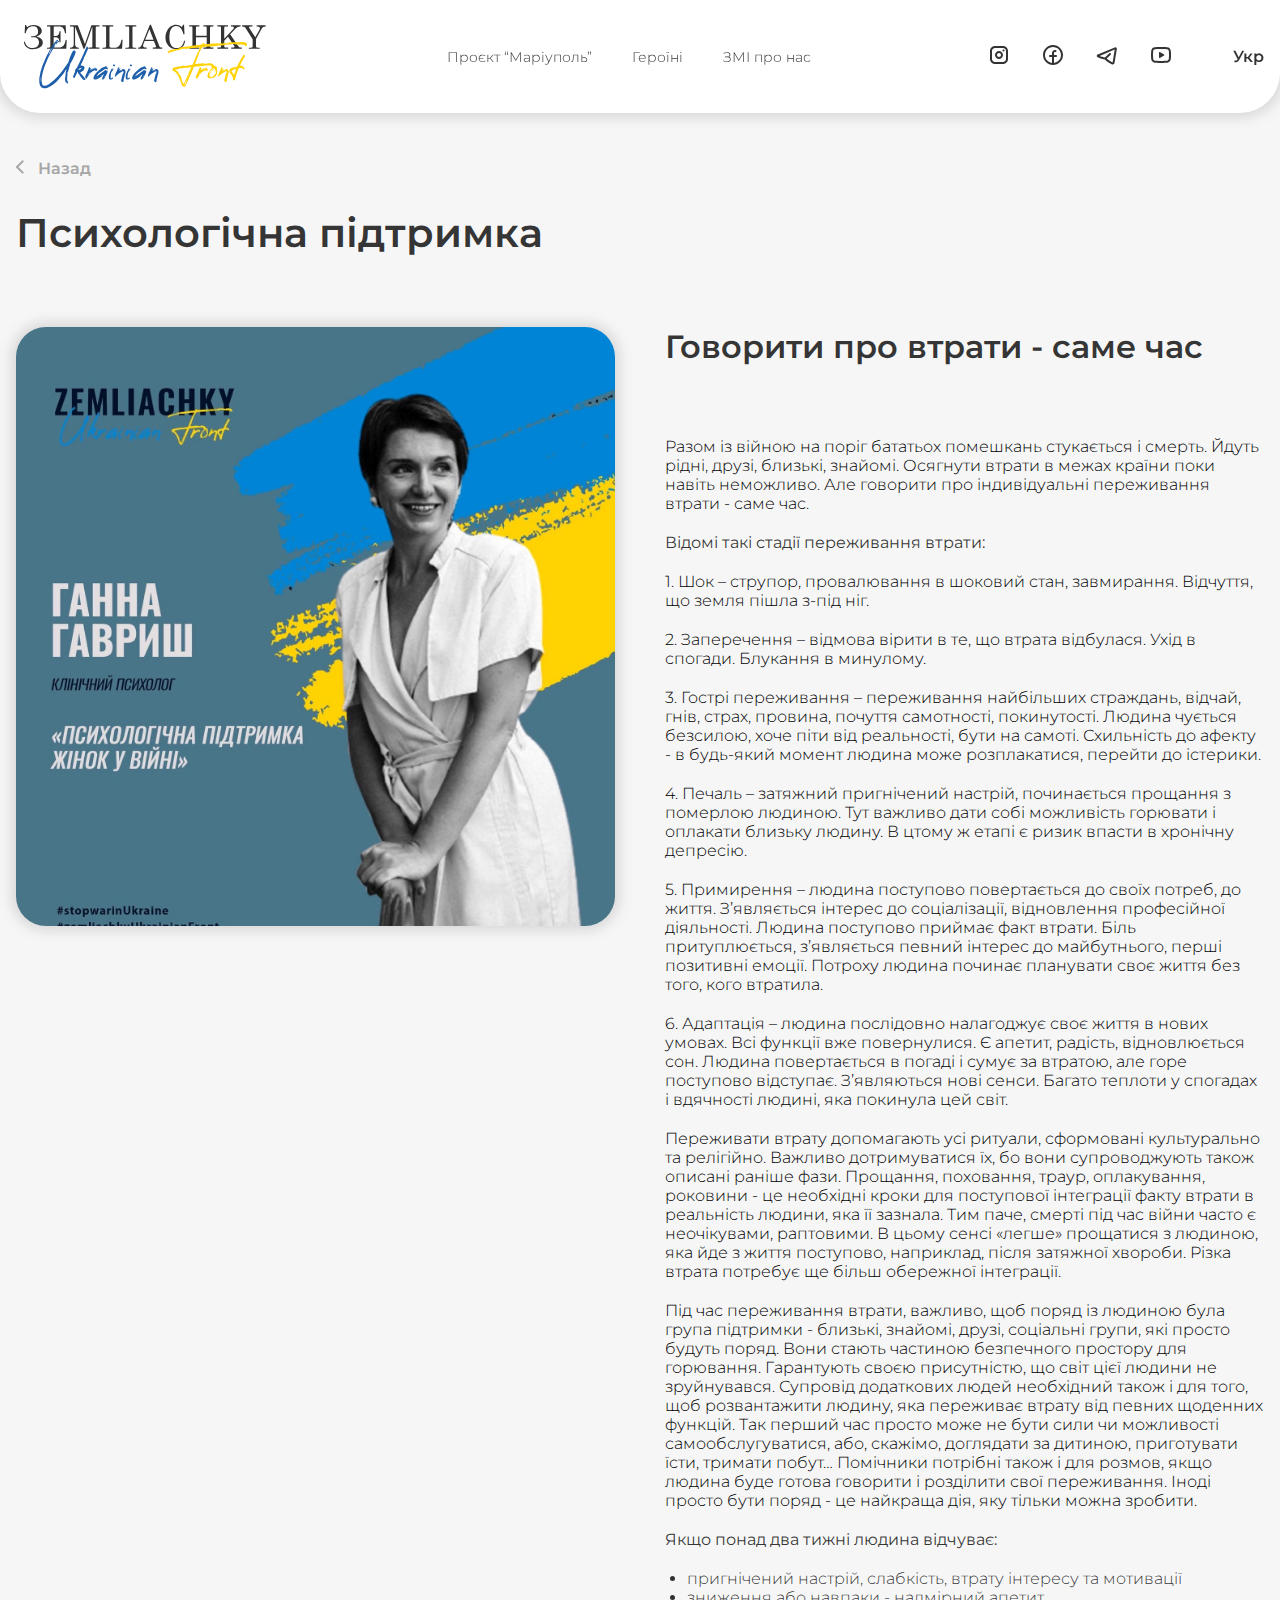
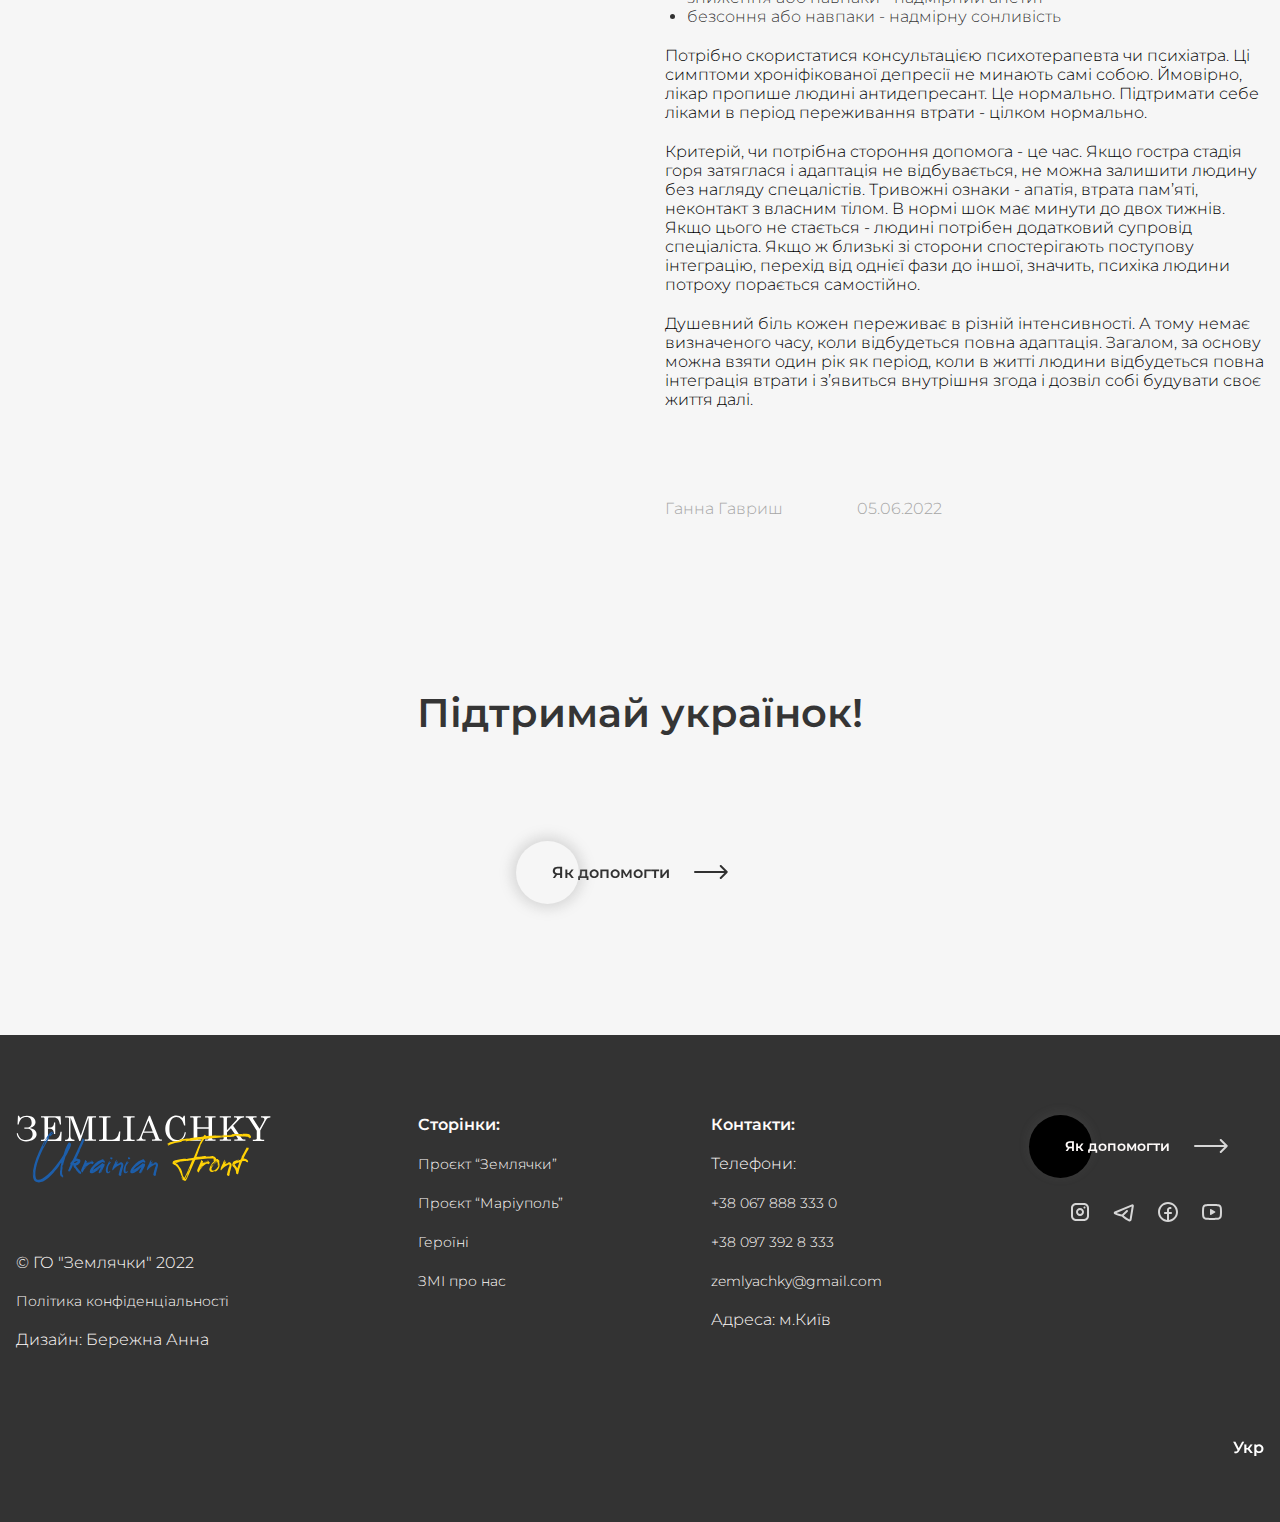
==== templates/article.html @ f72c8169 "created the article section" ====
<!DOCTYPE html>
<html lang="uk">
  <head>
    <meta charset="UTF-8" />
    <meta http-equiv="X-UA-Compatible" content="IE=edge" />
    <meta name="viewport" content="width=device-width, initial-scale=1.0" />
    <title>Article</title>
    <link
      rel="shortcut icon"
      href="../images/favicon.ico"
      type="image/x-icon"
    />
    <link rel="preconnect" href="https://fonts.googleapis.com" />
    <link rel="preconnect" href="https://fonts.gstatic.com" crossorigin />
    <link
      href="https://fonts.googleapis.com/css2?family=Montserrat:wght@300;600&display=swap"
      rel="stylesheet"
    />
    <link rel="stylesheet" href="../css/reset.css" />
    <link rel="stylesheet" href="../css/slick.css" />
    <link rel="stylesheet" href="../css/style.css" />
  </head>
  <body>
    <div class="wrapper">
      <header class="header">
        <div class="container">
          <div class="header__inner">
            <div class="header__logo-wrapper">
              <a class="header__logo" href="index.html">
                <img src="../images/logo.svg" alt="Logo" />
              </a>
              <button class="burger__btn">
                <svg
                  width="31"
                  height="27"
                  viewBox="0 0 30 27"
                  fill="none"
                  xmlns="http://www.w3.org/2000/svg"
                >
                  <rect width="31" height="3" rx="2" fill="black" />
                  <rect y="10" width="31" height="3" rx="2" fill="black" />
                  <rect y="20" width="31" height="3" rx="2" fill="black" />
                </svg>
              </button>
            </div>
            <nav class="menu">
              <ul class="menu__list">
                <li class="menu__list-item">
                  <a class="menu__list-link" href="mariupol.html"
                    >Проєкт “Маріуполь”</a
                  >
                </li>
                <li class="menu__list-item">
                  <a class="menu__list-link" href="#">Героїні</a>
                </li>
                <li class="menu__list-item">
                  <a class="menu__list-link" href="#">ЗМІ про нас</a>
                </li>
              </ul>
            </nav>
            <div class="social-icons">
              <ul class="social-icons__list">
                <li class="social-icons__list-item">
                  <a class="social-icons__list-link" href="#">
                    <svg
                      width="24"
                      height="25"
                      viewBox="0 0 24 25"
                      fill="none"
                      xmlns="http://www.w3.org/2000/svg"
                    >
                      <g clip-path="url(#clip0_1401_6696)">
                        <path
                          fill-rule="evenodd"
                          clip-rule="evenodd"
                          d="M16 3.95508C18.7614 3.95508 21 6.19366 21 8.95508V16.9551C21 19.7165 18.7614 21.9551 16 21.9551H8C5.23858 21.9551 3 19.7165 3 16.9551V8.95508C3 6.19366 5.23858 3.95508 8 3.95508H16ZM16 5.95508H8C6.34315 5.95508 5 7.29823 5 8.95508V16.9551C5 18.612 6.34315 19.9551 8 19.9551H16C17.6569 19.9551 19 18.612 19 16.9551V8.95508C19 7.29823 17.6569 5.95508 16 5.95508ZM12 8.95508C14.2091 8.95508 16 10.7459 16 12.9551C16 15.1642 14.2091 16.9551 12 16.9551C9.79086 16.9551 8 15.1642 8 12.9551C8 10.7459 9.79086 8.95508 12 8.95508ZM12 10.9551C10.8954 10.9551 10 11.8505 10 12.9551C10 14.0597 10.8954 14.9551 12 14.9551C13.1046 14.9551 14 14.0597 14 12.9551C14 11.8505 13.1046 10.9551 12 10.9551ZM16.5 7.45508C17.0523 7.45508 17.5 7.9028 17.5 8.45508C17.5 9.00736 17.0523 9.45508 16.5 9.45508C15.9477 9.45508 15.5 9.00736 15.5 8.45508C15.5 7.9028 15.9477 7.45508 16.5 7.45508Z"
                          fill="black"
                          fill-opacity="0.8"
                        />
                      </g>
                      <defs>
                        <clipPath id="clip0_1401_6696">
                          <rect
                            width="24"
                            height="24"
                            fill="white"
                            transform="translate(0 0.955078)"
                          />
                        </clipPath>
                      </defs>
                    </svg>
                  </a>
                </li>
                <li class="social-icons__list-item">
                  <a class="social-icons__list-link" href="#">
                    <svg
                      width="24"
                      height="25"
                      viewBox="0 0 24 25"
                      fill="none"
                      xmlns="http://www.w3.org/2000/svg"
                    >
                      <g clip-path="url(#clip0_1401_6702)">
                        <path
                          fill-rule="evenodd"
                          clip-rule="evenodd"
                          d="M4 12.9551C4 8.5368 7.58172 4.95508 12 4.95508C16.4183 4.95508 20 8.5368 20 12.9551C20 17.0347 16.9463 20.4011 13 20.8932V14.9551H15C15.5523 14.9551 16 14.5074 16 13.9551C16 13.4028 15.5523 12.9551 15 12.9551H13V10.9551C13 10.4028 13.4477 9.95508 14 9.95508H14.5C15.0523 9.95508 15.5 9.50736 15.5 8.95508C15.5 8.4028 15.0523 7.95508 14.5 7.95508H14C12.3431 7.95508 11 9.29823 11 10.9551V12.9551H9C8.44772 12.9551 8 13.4028 8 13.9551C8 14.5074 8.44772 14.9551 9 14.9551H11V20.8932C7.05369 20.4011 4 17.0347 4 12.9551ZM12 22.9551C17.5228 22.9551 22 18.4779 22 12.9551C22 7.43223 17.5228 2.95508 12 2.95508C6.47715 2.95508 2 7.43223 2 12.9551C2 18.4779 6.47715 22.9551 12 22.9551Z"
                          fill="black"
                          fill-opacity="0.8"
                        />
                      </g>
                      <defs>
                        <clipPath id="clip0_1401_6702">
                          <rect
                            width="24"
                            height="24"
                            fill="white"
                            transform="translate(0 0.955078)"
                          />
                        </clipPath>
                      </defs>
                    </svg>
                  </a>
                </li>
                <li class="social-icons__list-item">
                  <a class="social-icons__list-link" href="#">
                    <svg
                      width="24"
                      height="25"
                      viewBox="0 0 24 25"
                      fill="none"
                      xmlns="http://www.w3.org/2000/svg"
                    >
                      <path
                        fill-rule="evenodd"
                        clip-rule="evenodd"
                        d="M21.8394 7.01147C22.0315 5.84678 20.8652 4.92685 19.7773 5.38492L2.67703 12.5851C1.48461 13.0871 1.42351 14.8109 2.67788 15.3309C3.60596 15.7156 5.02633 16.2797 6.45085 16.7494C7.61932 17.1346 8.8931 17.4922 9.91353 17.5934C10.1929 17.9276 10.5445 18.2486 10.9017 18.5423C11.4487 18.9922 12.1074 19.4563 12.7873 19.9006C14.1489 20.7903 15.6597 21.6416 16.678 22.1947C17.8949 22.8557 19.3517 22.0946 19.5705 20.7682L21.8394 7.01147ZM4.59485 13.9476L19.7186 7.57967L17.6009 20.42C16.6024 19.877 15.163 19.0638 13.8813 18.2264C13.2329 17.8026 12.6407 17.383 12.172 16.9976C12.0051 16.8603 11.8638 16.7353 11.7461 16.6234L15.7072 12.6622C16.0977 12.2717 16.0977 11.6385 15.7072 11.248C15.3167 10.8574 14.6835 10.8574 14.293 11.248L9.95476 15.5862C9.22132 15.4924 8.19888 15.2198 7.07709 14.85C6.21377 14.5653 5.34574 14.242 4.59485 13.9476Z"
                        fill="black"
                        fill-opacity="0.8"
                      />
                    </svg>
                  </a>
                </li>
                <li class="social-icons__list-item">
                  <a class="social-icons__list-link" href="#">
                    <svg
                      width="24"
                      height="25"
                      viewBox="0 0 24 25"
                      fill="none"
                      xmlns="http://www.w3.org/2000/svg"
                    >
                      <g clip-path="url(#clip0_1401_6713)">
                        <path
                          d="M12 4.95508C12.8554 4.95508 13.7316 4.9775 14.5817 5.01285L15.5861 5.06086L16.5475 5.11765L17.4476 5.17956L18.2685 5.24295C20.1065 5.3921 21.5836 6.8145 21.7633 8.66617L21.8031 9.09071L21.8781 10.0007C21.9482 10.9439 22 11.9724 22 12.9551C22 13.9377 21.9482 14.9663 21.8781 15.9095L21.8031 16.8194C21.79 16.9647 21.7767 17.1065 21.7633 17.244C21.5836 19.0957 20.1065 20.5181 18.2685 20.6672L17.4476 20.7306L16.5475 20.7925L15.5861 20.8493L14.5817 20.8973C13.7316 20.9327 12.8554 20.9551 12 20.9551C11.1446 20.9551 10.2684 20.9327 9.41834 20.8973L8.41386 20.8493L7.45253 20.7925L6.5524 20.7306L5.7315 20.6672C3.89351 20.5181 2.4164 19.0957 2.23668 17.244L2.19692 16.8194L2.12192 15.9095C2.0518 14.9663 2 13.9377 2 12.9551C2 11.9724 2.0518 10.9439 2.12192 10.0007L2.19692 9.09071C2.21003 8.94541 2.22333 8.80369 2.23668 8.66617C2.4164 6.8145 3.89351 5.3921 5.7315 5.24295L6.5524 5.17956L7.45253 5.11765L8.41385 5.06086L9.41834 5.01285C10.2684 4.9775 11.1446 4.95508 12 4.95508ZM12 6.95508C11.1746 6.95508 10.3259 6.9768 9.49966 7.01119L8.52183 7.05795L7.5831 7.11339L6.70106 7.17403L5.89327 7.23639C5.00396 7.30856 4.31194 7.98757 4.22732 8.85938C4.11002 10.068 4 11.5732 4 12.9551C4 14.337 4.11002 15.8422 4.22732 17.0508C4.31194 17.9226 5.00396 18.6016 5.89327 18.6738L6.70106 18.7361L7.5831 18.7968L8.52183 18.8522L9.49966 18.899C10.3259 18.9334 11.1746 18.9551 12 18.9551C12.8253 18.9551 13.6741 18.9334 14.5003 18.899L15.4782 18.8522L16.4169 18.7968L17.2989 18.7361L18.1067 18.6738C18.996 18.6016 19.6881 17.9226 19.7727 17.0508C19.89 15.8422 20 14.337 20 12.9551C20 11.5732 19.89 10.068 19.7727 8.85938C19.6881 7.98757 18.996 7.30856 18.1067 7.23639L17.2989 7.17403L16.4169 7.11339L15.4782 7.05795L14.5003 7.01119C13.6741 6.9768 12.8253 6.95508 12 6.95508ZM10 10.5302C10 10.0991 10.4356 9.81891 10.8188 9.97123L10.9 10.0106L15.1 12.4355C15.4692 12.6486 15.4976 13.157 15.1852 13.4156L15.1 13.4747L10.9 15.8996C10.5267 16.1151 10.0662 15.878 10.0065 15.4699L10 15.38V10.5302Z"
                          fill="black"
                          fill-opacity="0.8"
                        />
                      </g>
                      <defs>
                        <clipPath id="clip0_1401_6713">
                          <rect
                            width="24"
                            height="24"
                            fill="white"
                            transform="translate(0 0.955078)"
                          />
                        </clipPath>
                      </defs>
                    </svg>
                  </a>
                </li>
              </ul>
            </div>
            <div class="language">
              <button class="select-language">Укр</button>
              <ul class="select-language__list">
                <li class="select-language__list-item">Eng</li>
              </ul>
            </div>
          </div>
        </div>
      </header>
      <main class="main">
        <section class="article">
          <div class="container">
            <div class="article__wrapper">
              <a class="back__btn" href="#">
                <span>
                  <svg
                    width="8"
                    height="14"
                    viewBox="0 0 8 14"
                    fill="none"
                    xmlns="http://www.w3.org/2000/svg"
                  >
                    <path
                      fill-rule="evenodd"
                      clip-rule="evenodd"
                      d="M0.29289 7.7071C-0.09763 7.3166 -0.09763 6.6834 0.29289 6.2929L5.94977 0.636037C6.34027 0.245507 6.97347 0.245507 7.36397 0.636037C7.75447 1.02656 7.75447 1.65973 7.36397 2.05025L2.41417 7L7.36397 11.9497C7.75447 12.3403 7.75447 12.9734 7.36397 13.364C6.97347 13.7545 6.34027 13.7545 5.94977 13.364L0.29289 7.7071Z"
                      fill="#A6A6A6"
                    ></path>
                  </svg>
                </span>
                Назад</a
              >
              <h2 class="article__title">Психологічна підтримка</h2>
              <div class="article__content">
                <div class="article__content-left">
                  <div class="article__content-img"></div>
                </div>
                <div class="article__content-right">
                  <h3 class="article__content-title">
                    Говорити про втрати - саме час
                  </h3>
                  <p>
                    Разом із війною на поріг бататьох помешкань стукається і
                    смерть. Йдуть рідні, друзі, близькі, знайомі. Осягнути
                    втрати в межах країни поки навіть неможливо. Але говорити
                    про індивідуальні переживання втрати - саме час.
                  </p>
                  <b>Відомі такі стадії переживання втрати: </b>
                  <p>
                    1. Шок – струпор, провалювання в шоковий стан, завмирання.
                    Відчуття, що земля пішла з-під ніг.
                  </p>
                  <p>
                    2. Заперечення – відмова вірити в те, що втрата відбулася.
                    Ухід в спогади. Блукання в минулому.
                  </p>
                  <p>
                    3. Гострі переживання – переживання найбільших страждань,
                    відчай, гнів, страх, провина, почуття самотності,
                    покинутості. Людина чується безсилою, хоче піти від
                    реальності, бути на самоті. Схильність до афекту - в
                    будь-який момент людина може розплакатися, перейти до
                    істерики.
                  </p>
                  <p>
                    4. Печаль – затяжний пригнічений настрій, починається
                    прощання з померлою людиною. Тут важливо дати собі
                    можливість горювати і оплакати близьку людину. В цтому ж
                    етапі є ризик впасти в хронічну депресію.
                  </p>
                  <p>
                    5. Примирення – людина поступово повертається до своїх
                    потреб, до життя. З’являється інтерес до соціалізації,
                    відновлення професійної діяльності. Людина поступово приймає
                    факт втрати. Біль притуплюється, з’являється певний інтерес
                    до майбутнього, перші позитивні емоції. Потроху людина
                    починає планувати своє життя без того, кого втратила.
                  </p>
                  <p>
                    6. Адаптація – людина послідовно налагоджує своє життя в
                    нових умовах. Всі функції вже повернулися. Є апетит,
                    радість, відновлюється сон. Людина повертається в погаді і
                    сумує за втратою, але горе поступово відступає. З’являються
                    нові сенси. Багато теплоти у спогадах і вдячності людині,
                    яка покинула цей світ.
                  </p>
                  <p>
                    Переживати втрату допомагають усі ритуали, сформовані
                    культурально та релігійно. Важливо дотримуватися їх, бо вони
                    супроводжують також описані раніше фази. Прощання,
                    поховання, траур, оплакування, роковини - це необхідні кроки
                    для поступової інтеграції факту втрати в реальність людини,
                    яка її зазнала. Тим паче, смерті під час війни часто є
                    неочікувами, раптовими. В цьому сенсі «легше» прощатися з
                    людиною, яка йде з життя поступово, наприклад, після
                    затяжної хвороби. Різка втрата потребує ще більш обережної
                    інтеграції.
                  </p>
                  <p>
                    Під час переживання втрати, важливо, щоб поряд із людиною
                    була група підтримки - близькі, знайомі, друзі, соціальні
                    групи, які просто будуть поряд. Вони стають частиною
                    безпечного простору для горювання. Гарантують своєю
                    присутністю, що світ цієї людини не зруйнувався. Супровід
                    додаткових людей необхідний також і для того, щоб
                    розвантажити людину, яка переживає втрату від певних
                    щоденних функцій. Так перший час просто може не бути сили чи
                    можливості самообслугуватися, або, скажімо, доглядати за
                    дитиною, приготувати їсти, тримати побут… Помічники потрібні
                    також і для розмов, якщо людина буде готова говорити і
                    розділити свої переживання. Іноді просто бути поряд - це
                    найкраща дія, яку тільки можна зробити.
                  </p>
                  <b> Якщо понад два тижні людина відчуває: </b>
                  <ul>
                    <li>
                      пригнічений настрій, слабкість, втрату інтересу та
                      мотивації
                    </li>
                    <li>зниження або навпаки - надмірний апетит</li>
                    <li>безсоння або навпаки - надмірну сонливість</li>
                  </ul>
                  <p>
                    Потрібно скористатися консультацією психотерапевта чи
                    психіатра. Ці симптоми хроніфікованої депресії не минають
                    самі собою. Ймовірно, лікар пропише людині антидепресант. Це
                    нормально. Підтримати себе ліками в період переживання
                    втрати - цілком нормально.
                  </p>
                  <p>
                    Критерій, чи потрібна стороння допомога - це час. Якщо
                    гостра стадія горя затяглася і адаптація не відбувається, не
                    можна залишити людину без нагляду спецалістів. Тривожні
                    ознаки - апатія, втрата пам’яті, неконтакт з власним тілом.
                    В нормі шок має минути до двох тижнів. Якщо цього не
                    стається - людині потрібен додатковий супровід спеціаліста.
                    Якщо ж близькі зі сторони спостерігають поступову
                    інтеграцію, перехід від однієї фази до іншої, значить,
                    психіка людини потроху порається самостійно.
                  </p>
                  <p>
                    Душевний біль кожен переживає в різній інтенсивності. А тому
                    немає визначеного часу, коли відбудеться повна адаптація.
                    Загалом, за основу можна взяти один рік як період, коли в
                    житті людини відбудеться повна інтеграція втрати і з’явиться
                    внутрішня згода і дозвіл собі будувати своє життя далі.
                  </p>
                  <div class="author">
                      <address>Ганна Гавриш</address>
                      <address>05.06.2022</address>
                  </div>
                </div>
              </div>
            </div>
          </div>
        </section>
        <section class="support-women">
            <div class="container">
                <div class="support-women__inner">
                    <h2 class="support-women__title">Підтримай українок!</h2>
                    <div class="support-women__btn-wrapper">
                        <a class="support-women__btn" href="templates/payment.html">Як допомогти
                            <span>
                                <svg width="34" height="14" viewBox="0 0 34 14" fill="none"
                                    xmlns="http://www.w3.org/2000/svg">
                                    <path d="M1 7L32.75 7M32.75 7L26.75 1M32.75 7L26.75 13" stroke="black"
                                        stroke-opacity="0.8" stroke-width="2" stroke-linecap="round"
                                        stroke-linejoin="round" />
                                </svg>
                            </span>
                        </a>
                    </div>
                </div>
            </div>
        </section>
      </main>
      <footer class="footer">
        <div class="container">
          <div class="footer__inner">
            <div class="footer__info">
              <a class="footer__logo" href="index.html">
                <img src="../images/footer-logo.svg" alt="Logo" />
              </a>
              <div class="footer__copyright-wrapper">
                <p class="footer__copyright">© ГО "Землячки" 2022</p>
                <a class="footer__privacy-policy" href="privacy-policy.html"
                  >Політика конфіденціальності</a
                >
                <p class="footer__copyright-author">Дизайн: Бережна Анна</p>
              </div>
            </div>
            <div class="footer__nav">
              <h6 class="footer__nav-title">Сторінки:</h6>
              <nav class="footer__nav">
                <ul class="footer__nav-list">
                  <li class="footer__nav-list-item">
                    <a class="footer__nav-list-link" href="#"
                      >Проєкт “Землячки”</a
                    >
                  </li>
                  <li class="footer__nav-list-item">
                    <a class="footer__nav-list-link" href="mariupol.html"
                      >Проєкт “Маріуполь”</a
                    >
                  </li>
                  <li class="footer__nav-list-item">
                    <a class="footer__nav-list-link" href="#">Героїні</a>
                  </li>
                  <li class="footer__nav-list-item">
                    <a class="footer__nav-list-link" href="#">ЗМІ про нас</a>
                  </li>
                </ul>
              </nav>
            </div>
            <div class="footer__contacts">
              <h6 class="footer__contacts-title">Контакти:</h6>
              <ul class="footer__contacts-list">
                <li class="footer__contacts-list-item">Телефони:</li>
                <li class="footer__contacts-list-item">
                  <a
                    href="tel:+380678883330"
                    class="footer__contacts-list-link"
                  >
                    +38 067 888 333 0
                  </a>
                </li>
                <li class="footer__contacts-list-item">
                  <a
                    href="tel:+380973928333"
                    class="footer__contacts-list-link"
                  >
                    +38 097 392 8 333
                  </a>
                </li>
                <li class="footer__contacts-list-item">
                  <a
                    href="mailto:zemlyachky@gmail.com"
                    class="footer__contacts-list-link"
                  >
                    zemlyachky@gmail.com
                  </a>
                </li>
                <li class="footer__contacts-list-item">Адреса: м.Київ</li>
              </ul>
            </div>
            <div class="footer__social">
              <a class="footer__help-btn" href="templates/payment.html"
                >Як допомогти
                <span>
                  <svg
                    width="34"
                    height="14"
                    viewBox="0 0 34 14"
                    fill="none"
                    xmlns="http://www.w3.org/2000/svg"
                  >
                    <path
                      d="M1 7L32.75 7M32.75 7L26.75 1M32.75 7L26.75 13"
                      stroke="white"
                      stroke-opacity="0.8"
                      stroke-width="2"
                      stroke-linecap="round"
                      stroke-linejoin="round"
                    />
                  </svg>
                </span>
              </a>
              <ul class="footer__social-icons">
                <li class="social-icon">
                  <a class="social-icon__link" href="#">
                    <svg
                      width="24"
                      height="25"
                      viewBox="0 0 24 25"
                      fill="none"
                      xmlns="http://www.w3.org/2000/svg"
                    >
                      <g clip-path="url(#clip0_1401_6696)">
                        <path
                          fill-rule="evenodd"
                          clip-rule="evenodd"
                          d="M16 3.95508C18.7614 3.95508 21 6.19366 21 8.95508V16.9551C21 19.7165 18.7614 21.9551 16 21.9551H8C5.23858 21.9551 3 19.7165 3 16.9551V8.95508C3 6.19366 5.23858 3.95508 8 3.95508H16ZM16 5.95508H8C6.34315 5.95508 5 7.29823 5 8.95508V16.9551C5 18.612 6.34315 19.9551 8 19.9551H16C17.6569 19.9551 19 18.612 19 16.9551V8.95508C19 7.29823 17.6569 5.95508 16 5.95508ZM12 8.95508C14.2091 8.95508 16 10.7459 16 12.9551C16 15.1642 14.2091 16.9551 12 16.9551C9.79086 16.9551 8 15.1642 8 12.9551C8 10.7459 9.79086 8.95508 12 8.95508ZM12 10.9551C10.8954 10.9551 10 11.8505 10 12.9551C10 14.0597 10.8954 14.9551 12 14.9551C13.1046 14.9551 14 14.0597 14 12.9551C14 11.8505 13.1046 10.9551 12 10.9551ZM16.5 7.45508C17.0523 7.45508 17.5 7.9028 17.5 8.45508C17.5 9.00736 17.0523 9.45508 16.5 9.45508C15.9477 9.45508 15.5 9.00736 15.5 8.45508C15.5 7.9028 15.9477 7.45508 16.5 7.45508Z"
                          fill="white"
                          fill-opacity="0.8"
                        />
                      </g>
                      <defs>
                        <clipPath id="clip0_1401_6696">
                          <rect
                            width="24"
                            height="24"
                            fill="white"
                            transform="translate(0 0.955078)"
                          />
                        </clipPath>
                      </defs>
                    </svg>
                  </a>
                </li>
                <li class="social-icon">
                  <a class="social-icon__link" href="#">
                    <svg
                      width="24"
                      height="25"
                      viewBox="0 0 24 25"
                      fill="none"
                      xmlns="http://www.w3.org/2000/svg"
                    >
                      <path
                        fill-rule="evenodd"
                        clip-rule="evenodd"
                        d="M21.8394 7.01147C22.0315 5.84678 20.8652 4.92685 19.7773 5.38492L2.67703 12.5851C1.48461 13.0871 1.42351 14.8109 2.67788 15.3309C3.60596 15.7156 5.02633 16.2797 6.45085 16.7494C7.61932 17.1346 8.8931 17.4922 9.91353 17.5934C10.1929 17.9276 10.5445 18.2486 10.9017 18.5423C11.4487 18.9922 12.1074 19.4563 12.7873 19.9006C14.1489 20.7903 15.6597 21.6416 16.678 22.1947C17.8949 22.8557 19.3517 22.0946 19.5705 20.7682L21.8394 7.01147ZM4.59485 13.9476L19.7186 7.57967L17.6009 20.42C16.6024 19.877 15.163 19.0638 13.8813 18.2264C13.2329 17.8026 12.6407 17.383 12.172 16.9976C12.0051 16.8603 11.8638 16.7353 11.7461 16.6234L15.7072 12.6622C16.0977 12.2717 16.0977 11.6385 15.7072 11.248C15.3167 10.8574 14.6835 10.8574 14.293 11.248L9.95476 15.5862C9.22132 15.4924 8.19888 15.2198 7.07709 14.85C6.21377 14.5653 5.34574 14.242 4.59485 13.9476Z"
                        fill="white"
                        fill-opacity="0.8"
                      />
                    </svg>
                  </a>
                </li>
                <li class="social-icon">
                  <a class="social-icon__link" href="#">
                    <svg
                      width="24"
                      height="25"
                      viewBox="0 0 24 25"
                      fill="none"
                      xmlns="http://www.w3.org/2000/svg"
                    >
                      <g clip-path="url(#clip0_1401_6702)">
                        <path
                          fill-rule="evenodd"
                          clip-rule="evenodd"
                          d="M4 12.9551C4 8.5368 7.58172 4.95508 12 4.95508C16.4183 4.95508 20 8.5368 20 12.9551C20 17.0347 16.9463 20.4011 13 20.8932V14.9551H15C15.5523 14.9551 16 14.5074 16 13.9551C16 13.4028 15.5523 12.9551 15 12.9551H13V10.9551C13 10.4028 13.4477 9.95508 14 9.95508H14.5C15.0523 9.95508 15.5 9.50736 15.5 8.95508C15.5 8.4028 15.0523 7.95508 14.5 7.95508H14C12.3431 7.95508 11 9.29823 11 10.9551V12.9551H9C8.44772 12.9551 8 13.4028 8 13.9551C8 14.5074 8.44772 14.9551 9 14.9551H11V20.8932C7.05369 20.4011 4 17.0347 4 12.9551ZM12 22.9551C17.5228 22.9551 22 18.4779 22 12.9551C22 7.43223 17.5228 2.95508 12 2.95508C6.47715 2.95508 2 7.43223 2 12.9551C2 18.4779 6.47715 22.9551 12 22.9551Z"
                          fill="white"
                          fill-opacity="0.8"
                        />
                      </g>
                      <defs>
                        <clipPath id="clip0_1401_6702">
                          <rect
                            width="24"
                            height="24"
                            fill="white"
                            transform="translate(0 0.955078)"
                          />
                        </clipPath>
                      </defs>
                    </svg>
                  </a>
                </li>
                <li class="social-icon">
                  <a class="social-icon__link" href="#">
                    <svg
                      width="24"
                      height="25"
                      viewBox="0 0 24 25"
                      fill="none"
                      xmlns="http://www.w3.org/2000/svg"
                    >
                      <g clip-path="url(#clip0_1401_6713)">
                        <path
                          d="M12 4.95508C12.8554 4.95508 13.7316 4.9775 14.5817 5.01285L15.5861 5.06086L16.5475 5.11765L17.4476 5.17956L18.2685 5.24295C20.1065 5.3921 21.5836 6.8145 21.7633 8.66617L21.8031 9.09071L21.8781 10.0007C21.9482 10.9439 22 11.9724 22 12.9551C22 13.9377 21.9482 14.9663 21.8781 15.9095L21.8031 16.8194C21.79 16.9647 21.7767 17.1065 21.7633 17.244C21.5836 19.0957 20.1065 20.5181 18.2685 20.6672L17.4476 20.7306L16.5475 20.7925L15.5861 20.8493L14.5817 20.8973C13.7316 20.9327 12.8554 20.9551 12 20.9551C11.1446 20.9551 10.2684 20.9327 9.41834 20.8973L8.41386 20.8493L7.45253 20.7925L6.5524 20.7306L5.7315 20.6672C3.89351 20.5181 2.4164 19.0957 2.23668 17.244L2.19692 16.8194L2.12192 15.9095C2.0518 14.9663 2 13.9377 2 12.9551C2 11.9724 2.0518 10.9439 2.12192 10.0007L2.19692 9.09071C2.21003 8.94541 2.22333 8.80369 2.23668 8.66617C2.4164 6.8145 3.89351 5.3921 5.7315 5.24295L6.5524 5.17956L7.45253 5.11765L8.41385 5.06086L9.41834 5.01285C10.2684 4.9775 11.1446 4.95508 12 4.95508ZM12 6.95508C11.1746 6.95508 10.3259 6.9768 9.49966 7.01119L8.52183 7.05795L7.5831 7.11339L6.70106 7.17403L5.89327 7.23639C5.00396 7.30856 4.31194 7.98757 4.22732 8.85938C4.11002 10.068 4 11.5732 4 12.9551C4 14.337 4.11002 15.8422 4.22732 17.0508C4.31194 17.9226 5.00396 18.6016 5.89327 18.6738L6.70106 18.7361L7.5831 18.7968L8.52183 18.8522L9.49966 18.899C10.3259 18.9334 11.1746 18.9551 12 18.9551C12.8253 18.9551 13.6741 18.9334 14.5003 18.899L15.4782 18.8522L16.4169 18.7968L17.2989 18.7361L18.1067 18.6738C18.996 18.6016 19.6881 17.9226 19.7727 17.0508C19.89 15.8422 20 14.337 20 12.9551C20 11.5732 19.89 10.068 19.7727 8.85938C19.6881 7.98757 18.996 7.30856 18.1067 7.23639L17.2989 7.17403L16.4169 7.11339L15.4782 7.05795L14.5003 7.01119C13.6741 6.9768 12.8253 6.95508 12 6.95508ZM10 10.5302C10 10.0991 10.4356 9.81891 10.8188 9.97123L10.9 10.0106L15.1 12.4355C15.4692 12.6486 15.4976 13.157 15.1852 13.4156L15.1 13.4747L10.9 15.8996C10.5267 16.1151 10.0662 15.878 10.0065 15.4699L10 15.38V10.5302Z"
                          fill="white"
                          fill-opacity="0.8"
                        />
                      </g>
                      <defs>
                        <clipPath id="clip0_1401_6713">
                          <rect
                            width="24"
                            height="24"
                            fill="white"
                            transform="translate(0 0.955078)"
                          />
                        </clipPath>
                      </defs>
                    </svg>
                  </a>
                </li>
              </ul>
            </div>
          </div>
          <div class="footer__bottom">
            <div class="scroll-top__btn">
              <svg
                width="35"
                height="14"
                viewBox="0 0 35 14"
                fill="none"
                xmlns="http://www.w3.org/2000/svg"
              >
                <path
                  d="M1.75 7L33.5 7M33.5 7L27.5 1M33.5 7L27.5 13"
                  stroke="black"
                  stroke-opacity="0.8"
                  stroke-width="2"
                  stroke-linecap="round"
                  stroke-linejoin="round"
                />
              </svg>
            </div>
            <div class="language">
              <button class="select-language">Укр</button>
              <ul class="select-language__list">
                <li class="select-language__list-item">Eng</li>
              </ul>
            </div>
          </div>
        </div>
      </footer>
    </div>


    <script src="https://ajax.googleapis.com/ajax/libs/jquery/3.6.4/jquery.min.js"></script>
    <script src="../js/slick.min.js"></script>
    <script src="../js/main.js"></script>
  </body>
</html>
---- css/style.css ----
:root {
  --black: #000000;
  --white: #ffffff;
  --silver: #f6f6f6;
}

html,
body {
  height: 100%;
}

.scroll-top__btn {
  position: fixed;
  bottom: 40px;
  left: 16px;
  width: 0;
  height: 0;
  border-radius: 50%;
  -webkit-border-radius: 50%;
  -moz-border-radius: 50%;
  -ms-border-radius: 50%;
  -o-border-radius: 50%;
  background-color: var(--white);
  display: -ms-grid;
  display: grid;
  place-items: center;
  transform: rotate(-90deg);
  -webkit-transform: rotate(-90deg);
  -moz-transform: rotate(-90deg);
  -ms-transform: rotate(-90deg);
  -o-transform: rotate(-90deg);
  cursor: pointer;
  transition: all 0.4s ease;
  -webkit-transition: all 0.4s ease;
  -moz-transition: all 0.4s ease;
  -ms-transition: all 0.4s ease;
  -o-transition: all 0.4s ease;
  -webkit-box-shadow: 0px 0px 12px 5px rgba(136, 136, 136, 0.25);
  box-shadow: 0px 0px 12px 5px rgba(136, 136, 136, 0.25);
  z-index: 50;
  opacity: 0;
  visibility: hidden;
}

.scroll-top__btn--show {
  width: 68px;
  height: 68px;
  visibility: visible;
  opacity: 1;
}

.scroll-top__btn:hover {
  opacity: 0.7;
}

.my-popup {
  position: fixed;
  bottom: 50px;
  left: 50%;
  transform: translateX(-50%);
  background: #000;
  color: #fff;
  -webkit-transform: translateX(-50%);
  -moz-transform: translateX(-50%);
  -ms-transform: translateX(-50%);
  -o-transform: translateX(-50%);
  padding: 15px 20px;
  font-size: 18px;
  text-align: center;
  transition: all 0.3s ease;
  opacity: 0;
  visibility: hidden;
  -webkit-transition: all 0.3s ease;
  -moz-transition: all 0.3s ease;
  -ms-transition: all 0.3s ease;
  -o-transition: all 0.3s ease;
}

.my-popup.show {
  opacity: 1;
  visibility: visible;
}

body {
  /* overflow-y: hidden; */
  overflow-x: hidden;
  font-family: "Montserrat";
  font-style: normal;
  font-weight: 300;
  font-size: 16px;
  line-height: 19px;
  color: rgba(0, 0, 0, 0.8);
}

.burger__btn {
  position: relative;
  display: none;
  border: none;
  cursor: pointer;
  width: 28px;
  height: 22px;
}

.burger__btn svg rect {
  position: absolute;
  transition: all 0.4s ease;
  -webkit-transition: all 0.4s ease;
  -moz-transition: all 0.4s ease;
  -ms-transition: all 0.4s ease;
  -o-transition: all 0.4s ease;
}

.burger__btn.active svg rect:first-child {
  transform: rotate(45deg) translate(3px, -3px);
  -webkit-transform: rotate(45deg) translate(3px, -3px);
  -moz-transform: rotate(45deg) translate(3px, -3px);
  -ms-transform: rotate(45deg) translate(3px, -3px);
  -o-transform: rotate(45deg) translate(3px, -3px);
}

.burger__btn.active svg rect:nth-child(2) {
  width: 0;
  opacity: 0;
  visibility: hidden;
}

.burger__btn.active svg rect:last-child {
  transform: rotate(-45deg) translate(-14px, -3px);
  -webkit-transform: rotate(-45deg) translate(-14px, -3px);
  -moz-transform: rotate(-45deg) translate(-14px, -3px);
  -ms-transform: rotate(-45deg) translate(-14px, -3px);
  -o-transform: rotate(-45deg) translate(-14px, -3px);
}

.wrapper {
  display: -webkit-box;
  display: -ms-flexbox;
  display: flex;
  -webkit-box-orient: vertical;
  -webkit-box-direction: normal;
  -ms-flex-direction: column;
  flex-direction: column;
  min-height: 100%;
}

.main {
  -webkit-box-flex: 1;
  -ms-flex: 1 0 auto;
  flex: 1 0 auto;
  background-color: #f6f6f6;
}
.footer {
  -webkit-box-flex: 0;
  -ms-flex: 0 0 auto;
  flex: 0 0 auto;
}

.container {
  max-width: 1300px;
  margin: 0 auto;
  padding: 0 16px;
}

button {
  border: none;
  cursor: pointer;
  outline: none;
  background-color: transparent;
  padding: 0;
}

/* HEADER SECTION */

.header {
  position: absolute;
  top: 0;
  left: 0;
  right: 0;
  width: 100%;
  min-height: 109px;
  background: #ffffff;
  -webkit-box-shadow: 0px 0px 12px 5px rgba(136, 136, 136, 0.25);
  box-shadow: 0px 0px 12px 5px rgba(136, 136, 136, 0.25);
  border-radius: 0px 0px 40px 40px;
  z-index: 10;
}

.header__inner {
  display: -webkit-box;
  display: -ms-flexbox;
  display: flex;
  -webkit-box-pack: justify;
  -ms-flex-pack: justify;
  justify-content: space-between;
  -webkit-box-align: center;
  -ms-flex-align: center;
  align-items: center;
  padding: 17px 0;
}

.header__logo {
  display: inline-block;
}

.header__logo img {
  width: 255px;
}

.menu {
  -webkit-box-flex: 1;
  -ms-flex-positive: 1;
  flex-grow: 1;
}

.menu__list {
  display: -webkit-box;
  display: -ms-flexbox;
  display: flex;
  -webkit-box-pack: center;
  -ms-flex-pack: center;
  justify-content: center;
  gap: 40px;
}

.menu__list-link {
  font-size: 14px;
  line-height: 18px;
  color: rgba(0, 0, 0, 0.8);
  transition: all 0.3s ease;
  -webkit-transition: all 0.3s ease;
  -moz-transition: all 0.3s ease;
  -ms-transition: all 0.3s ease;
  -o-transition: all 0.3s ease;
  /* display: inline-block; */
}

.menu__list-link:hover {
  font-size: 15px;
  font-weight: 600;
}

.social-icons__list {
  margin-right: 60px;
  display: -webkit-box;
  display: -ms-flexbox;
  display: flex;
  gap: 30px;
}

.select-language {
  position: relative;
  font-weight: 600;
  color: rgba(0, 0, 0, 0.8);
}

.select-language__list {
  position: absolute;
  font-weight: 300;
  max-height: 0;
  visibility: hidden;
  transition: all 0.3s ease;
  -webkit-transition: all 0.3s ease;
  -moz-transition: all 0.3s ease;
  -ms-transition: all 0.3s ease;
  -o-transition: all 0.3s ease;
}

.select-language__list-item {
  cursor: pointer;
}

.select-language__list-item:not(:first-child) {
  margin-top: 20px;
}

.select-language__list.active {
  padding-top: 20px;
  max-height: 100%;
  visibility: visible;
}

.white__btn {
  position: relative;
  display: inline-block;
  font-weight: 600;
  font-size: 16px;
  line-height: 19px;
  color: rgba(0, 0, 0, 0.8);
  padding: 22px 36px;
}

.white__btn::before {
  position: absolute;
  content: "";
  width: 63px;
  height: 63px;
  border-radius: 50px;
  transition: all 0.6s ease;
  -webkit-transition: all 0.6s ease;
  -moz-transition: all 0.6s ease;
  -ms-transition: all 0.6s ease;
  -o-transition: all 0.6s ease;
  -webkit-transition: all 0.6s ease;
  -webkit-border-radius: 50px;
  -moz-border-radius: 50px;
  -ms-border-radius: 50px;
  -o-border-radius: 50px;
  -webkit-box-shadow: 0px 0px 12px 5px rgba(136, 136, 136, 0.25);
  box-shadow: 0px 0px 12px 5px rgba(136, 136, 136, 0.25);
  left: 0;
  top: 0;
}

.white__btn:hover::before {
  width: 100%;
}

.white__btn span {
  margin-left: 20px;
  vertical-align: middle;
}
/* HERO SECTION */

.hero {
  padding-top: 109px;
  background-color: var(--silver);
  padding-bottom: 100px;
}

.hero__offer {
  padding-top: 67px;
  max-width: 585px;
}

.hero__inner {
  position: relative;
  margin-top: 80px;
}

.hero__offer-title {
  font-weight: 600;
  font-size: 56px;
  line-height: 68px;
}

.hero__offer-text {
  font-weight: 300;
  font-size: 16px;
  line-height: 19px;
  margin: 45px 0;
  max-width: 620px;
}

.hero__offer-btn {
  position: relative;
  display: inline-block;
  font-weight: 600;
  font-size: 16px;
  line-height: 19px;
  color: rgba(0, 0, 0, 0.8);
  padding: 22px 36px;
}

.hero__offer-btn::before {
  position: absolute;
  content: "";
  width: 63px;
  height: 63px;
  border-radius: 50px;
  transition: all 0.6s ease;
  -webkit-transition: all 0.6s ease;
  -moz-transition: all 0.6s ease;
  -ms-transition: all 0.6s ease;
  -o-transition: all 0.6s ease;
  -webkit-transition: all 0.6s ease;
  -webkit-border-radius: 50px;
  -moz-border-radius: 50px;
  -ms-border-radius: 50px;
  -o-border-radius: 50px;
  -webkit-box-shadow: 0px 0px 12px 5px rgba(136, 136, 136, 0.25);
  box-shadow: 0px 0px 12px 5px rgba(136, 136, 136, 0.25);
  left: 0;
  top: 0;
}

.hero__offer-btn:hover::before {
  width: 100%;
}

.hero__offer-btn span {
  margin-left: 20px;
  vertical-align: middle;
}

.hero-img__wrapper {
  position: absolute;
  top: 0px;
  right: -35px;
}

.hero-img {
  width: 700px;
  position: relative;
}

.hero-img__ellipse {
  position: absolute;
  display: -ms-grid;
  display: grid;
  place-items: center;
  text-align: center;
  font-weight: 600;
  width: 141px;
  height: 141px;
  border-radius: 50%;
  -webkit-border-radius: 50%;
  -moz-border-radius: 50%;
  -ms-border-radius: 50%;
  -o-border-radius: 50%;
  background-color: #fff;
  color: var(--black);
  border: 3px solid #ff1e1e;
  top: 273px;
  left: 505px;
  transition: all 0.6s ease;
  -webkit-transition: all 0.6s ease;
  -moz-transition: all 0.6s ease;
  -ms-transition: all 0.6s ease;
  -o-transition: all 0.6s ease;
}

.hero-img__ellipse p {
  font-weight: 600;
}

.hero-img__ellipse:hover {
  width: 160px;
  height: 160px;
}

/* APPLICATION SECTION */

.application {
  padding: 130px 0;
  background-color: var(--silver);
}

.application__inner {
  background: -webkit-gradient(
      linear,
      left bottom,
      left top,
      from(rgba(0, 0, 0, 0.2)),
      to(rgba(0, 0, 0, 0.2))
    ),
    -webkit-gradient(linear, left bottom, left top, from(rgba(0, 0, 0, 0.2)), to(rgba(0, 0, 0, 0.2))),
    -webkit-gradient(linear, left bottom, left top, from(rgba(0, 0, 0, 0.2)), to(rgba(0, 0, 0, 0.2))),
    url("../images/boots-img.png");
  background: -o-linear-gradient(bottom, rgba(0, 0, 0, 0.2), rgba(0, 0, 0, 0.2)),
    -o-linear-gradient(bottom, rgba(0, 0, 0, 0.2), rgba(0, 0, 0, 0.2)),
    -o-linear-gradient(bottom, rgba(0, 0, 0, 0.2), rgba(0, 0, 0, 0.2)),
    url("../images/boots-img.png");
  background: linear-gradient(0deg, rgba(0, 0, 0, 0.2), rgba(0, 0, 0, 0.2)),
    linear-gradient(0deg, rgba(0, 0, 0, 0.2), rgba(0, 0, 0, 0.2)),
    linear-gradient(0deg, rgba(0, 0, 0, 0.2), rgba(0, 0, 0, 0.2)),
    url("../images/boots-img.png");
  background-repeat: no-repeat;
  background-size: cover;
  background-position: center center;
  padding: 80px 0;
}

.application__title {
  max-width: 789px;
  font-weight: 600;
  font-size: 40px;
  line-height: 49px;
  color: var(--white);
}

.application__text {
  color: var(--white);
  margin: 56px 0;
  max-width: 664px;
}

.application__btn {
  position: relative;
  display: inline-block;
  font-weight: 600;
  font-size: 16px;
  line-height: 19px;
  color: rgba(0, 0, 0, 0.8);
  padding: 22px 36px;
  z-index: 2;
}

.application__btn:not(:first-child) {
  margin-left: 20px;
}

.application__btn span {
  margin-left: 20px;
  vertical-align: middle;
}

.application__btn::before {
  position: absolute;
  content: "";
  width: 63px;
  height: 63px;
  border-radius: 50px;
  -webkit-border-radius: 50px;
  -moz-border-radius: 50px;
  -ms-border-radius: 50px;
  -o-border-radius: 50px;
  background-color: var(--silver);
  left: 0;
  top: 0;
  z-index: -1;
  transition: all 0.6s ease;
  -webkit-transition: all 0.6s ease;
  -moz-transition: all 0.6s ease;
  -ms-transition: all 0.6s ease;
  -o-transition: all 0.6s ease;
}

.application__btn:hover::before {
  width: 100%;
}

/* ABOUT SECTION */

.about {
  padding: 80px 0;
}

.about__inner {
  display: -webkit-box;
  display: -ms-flexbox;
  display: flex;
  -webkit-box-pack: justify;
  -ms-flex-pack: justify;
  justify-content: space-between;
}

.about__info {
  max-width: 530px;
}

.about__title {
  font-weight: 600;
  font-size: 40px;
  line-height: 49px;
}

.about__text {
  margin: 56px 0;
}

.about__btn {
  position: relative;
  display: inline-block;
  font-weight: 600;
  font-size: 16px;
  line-height: 19px;
  color: rgba(0, 0, 0, 0.8);
  padding: 22px 36px;
  z-index: 2;
  margin-top: 60px;
}

.about__btn span {
  margin-left: 20px;
  vertical-align: middle;
}

.about__btn::before {
  position: absolute;
  content: "";
  width: 63px;
  height: 63px;
  border-radius: 50px;
  -webkit-border-radius: 50px;
  -moz-border-radius: 50px;
  -ms-border-radius: 50px;
  -o-border-radius: 50px;
  background: #ffffff;
  -webkit-box-shadow: 0px 0px 12px 5px rgba(136, 136, 136, 0.25);
  box-shadow: 0px 0px 12px 5px rgba(136, 136, 136, 0.25);
  left: 0;
  top: 0;
  z-index: -1;
  transition: all 0.6s ease;
  -webkit-transition: all 0.6s ease;
  -moz-transition: all 0.6s ease;
  -ms-transition: all 0.6s ease;
  -o-transition: all 0.6s ease;
}

.about__btn:hover::before {
  width: 100%;
}

.about__list b {
  font-weight: 600;
}

.about__list-item {
  position: relative;
  margin-top: 24px;
  padding-left: 44px;
}

.about__list-item::before {
  content: "";
  position: absolute;
  left: 0;
  background-image: url("../images/icon-check.svg");
  width: 24px;
  min-width: 0;
  height: 24px;
}

.about__slider {
  min-width: 0;
  width: 49%;
}

.about__slider-item {
  position: relative;
  -webkit-box-shadow: 0px 0px 12px 5px rgba(136, 136, 136, 0.25);
  box-shadow: 0px 0px 12px 5px rgba(136, 136, 136, 0.25);
  border-radius: 30px;
  width: 783px;
  height: 584px;
  margin: 0 20px;
  overflow: hidden;
}

.about__slider .slick-track {
  padding: 15px 0;
}

.slider-item-img {
  position: absolute;
  top: 0;
  /* bottom: 0; */
  left: 0;
  right: 0;
  /* height: 100%; */
  width: 100%;
  border-top-left-radius: 30px;
  border-top-right-radius: 30px;
}

.slider-item-img img {
  width: 100%;
  border-top-left-radius: 30px;
  border-top-right-radius: 30px;
}

.about__slider .slick-arrow {
  position: absolute;
  top: 50%;
  transform: translateY(-50%);
  -webkit-transform: translateY(-50%);
  -moz-transform: translateY(-50%);
  -ms-transform: translateY(-50%);
  -o-transform: translateY(-50%);
}

.about__slider .slick-prev {
  z-index: 10;
  left: 0;
  left: -20px;
  font-size: 0;
  background-image: url("../images/arrow.svg");
  width: 8px;
  height: 14px;
}

.about__slider .slick-next {
  right: 0;
  right: -20px;
  font-size: 0;
  background-image: url("../images/arrow.svg");
  width: 8px;
  height: 14px;
  transform: rotate(180deg) translateY(50%);
  -webkit-transform: rotate(180deg) translateY(50%);
  -moz-transform: rotate(180deg) translateY(50%);
  -ms-transform: rotate(180deg) translateY(50%);
  -o-transform: rotate(180deg) translateY(50%);
}

.slider__item-info {
  position: absolute;
  display: -webkit-box;
  display: -ms-flexbox;
  display: flex;
  -ms-flex-pack: distribute;
  justify-content: space-around;
  -webkit-box-align: center;
  -ms-flex-align: center;
  align-items: center;
  bottom: 0;
  left: 0;
  right: 0;
  border-bottom-left-radius: 30px;
  border-bottom-right-radius: 30px;
  background-color: #fff;
  min-height: 128px;
}

.info__name {
  display: -webkit-box;
  display: -ms-flexbox;
  display: flex;
  -webkit-box-orient: vertical;
  -webkit-box-direction: normal;
  -ms-flex-direction: column;
  flex-direction: column;
  gap: 10px;
}

.info__social a {
  position: relative;
  padding-left: 48px;
  color: rgba(0, 0, 0, 0.8);
}

.info__social a::before {
  content: "";
  position: absolute;
  left: 0;
  top: -7px;
  background-image: url("../images/instagram.svg");
  background-repeat: no-repeat;
  background-position: center center;
  background-size: contain;
  width: 38px;
  height: 38px;
}

/* UKRAININAN-HEROES SECTION */

.ukrainian-heroes {
  background-color: var(--silver);
  padding: 130px 0;
}

.ukrainian-heroes__title {
  font-weight: 600;
  font-size: 40px;
  line-height: 49px;
  margin-bottom: 56px;
}

.ukrainian-heroes__slider {
  text-align: center;
}

.ukrainian-heroes__slider-item {
  margin: 0 20px;
}

.ukrainian-heroes__slider-item b,
.ukrainian-heroes__slider-item p {
  display: none;
}

.ukrainian-heroes__slider-item b {
  margin: 30px 0 10px;
}

.ukrainian-heroes__slider-link {
  width: 400px;
}
.ukrainian-heroes__slider-link img {
  width: 100%;
}

.ukrainian-heroes__slider .slick-arrow {
  position: absolute;
  top: 50%;
  transform: translateY(-50%);
  -webkit-transform: translateY(-50%);
  -moz-transform: translateY(-50%);
  -ms-transform: translateY(-50%);
  -o-transform: translateY(-50%);
}

.ukrainian-heroes__slider .slick-prev {
  z-index: 10;
  left: 0;
  left: -20px;
  font-size: 0;
  background-image: url("../images/arrow.svg");
  width: 8px;
  height: 14px;
}

.ukrainian-heroes__slider .slick-next {
  right: 0;
  right: -20px;
  font-size: 0;
  background-image: url("../images/arrow.svg");
  width: 8px;
  height: 14px;
  transform: rotate(180deg) translateY(50%);
  -webkit-transform: rotate(180deg) translateY(50%);
  -moz-transform: rotate(180deg) translateY(50%);
  -ms-transform: rotate(180deg) translateY(50%);
  -o-transform: rotate(180deg) translateY(50%);
}

.ukrainian-heroes__slider-link {
  display: inline-block;
  max-width: 500px;
}

.ukrainian-heroes__btn-wrapper {
  text-align: center;
}

.ukrainian-heroes__btn {
  position: relative;
  display: inline-block;
  font-weight: 600;
  font-size: 16px;
  line-height: 19px;
  color: rgba(0, 0, 0, 0.8);
  padding: 22px 36px;
  z-index: 2;
  margin-top: 60px;
}

.ukrainian-heroes__btn span {
  margin-left: 20px;
  vertical-align: middle;
}

.ukrainian-heroes__btn::before {
  position: absolute;
  content: "";
  width: 63px;
  height: 63px;
  border-radius: 50px;
  -webkit-border-radius: 50px;
  -moz-border-radius: 50px;
  -ms-border-radius: 50px;
  -o-border-radius: 50px;
  background: #ffffff;
  -webkit-box-shadow: 0px 0px 12px 5px rgba(136, 136, 136, 0.25);
  box-shadow: 0px 0px 12px 5px rgba(136, 136, 136, 0.25);
  left: 0;
  top: 0;
  z-index: -1;
  transition: all 0.6s ease;
  -webkit-transition: all 0.6s ease;
  -moz-transition: all 0.6s ease;
  -ms-transition: all 0.6s ease;
  -o-transition: all 0.6s ease;
}

.ukrainian-heroes__btn:hover::before {
  width: 100%;
}

/* PSIHOLOGICAL SUPPORT */

.psyhological-support {
  background-color: var(--silver);
  padding-bottom: 130px;
}

.psyhological-support__title {
  font-weight: 600;
  font-size: 40px;
  line-height: 49px;
  margin-bottom: 56px;
}

.psyhological-support__slider {
  min-width: 0;
}

.psyhological-support__slider .slick-arrow {
  position: absolute;
  top: 50%;
  transform: translateY(-50%);
  -webkit-transform: translateY(-50%);
  -moz-transform: translateY(-50%);
  -ms-transform: translateY(-50%);
  -o-transform: translateY(-50%);
}

.psyhological-support__slider .slick-prev {
  z-index: 10;
  left: 0;
  left: -20px;
  font-size: 0;
  background-image: url("../images/arrow.svg");
  width: 8px;
  height: 14px;
}

.psyhological-support__slider .slick-next {
  right: 0;
  right: -20px;
  font-size: 0;
  background-image: url("../images/arrow.svg");
  width: 8px;
  height: 14px;
  transform: rotate(180deg) translateY(50%);
  -webkit-transform: rotate(180deg) translateY(50%);
  -moz-transform: rotate(180deg) translateY(50%);
  -ms-transform: rotate(180deg) translateY(50%);
  -o-transform: rotate(180deg) translateY(50%);
}

.psyhological-support__slider-inner {
  display: -webkit-box;
  display: -ms-flexbox;
  display: flex;
  -webkit-box-pack: justify;
  -ms-flex-pack: justify;
  justify-content: space-between;
}
.psyhological-support__slider-item {
  margin: 12px 30px;
  min-width: 0;
  background-color: var(--white);
  -webkit-box-shadow: 0px 0px 12px 5px rgba(136, 136, 136, 0.25);
  box-shadow: 0px 0px 12px 5px rgba(136, 136, 136, 0.25);
  border-radius: 30px;
}

.psyhological-support__slider-item .slider-item__info {
  width: 50%;
  padding: 80px 81px 78px;
}

.psyhological-support__slider-item .slider-item__info .slider-item__title {
  font-weight: 600;
  font-size: 32px;
  line-height: 40px;
  margin-bottom: 56px;
}

.psyhological-support__slider-item .slider-item__info .slider-item__text {
  margin-bottom: 20px;
}

.psyhological-support__slider-item .slider-item__info .slider-item__link {
  font-weight: 600;
  font-size: 18px;
  line-height: 22px;
  margin-top: 56px;
  color: rgba(0, 0, 0, 0.8);
  display: inline-block;
}

.psyhological-support__slider-item .slider-item__img {
  width: 50%;
  background-image: url("../images/psyhological-support-img-1.png");
  background-repeat: no-repeat;
  background-position: center center;
  background-size: cover;
  border-top-right-radius: 30px;
  border-bottom-right-radius: 30px;
}

.psyhological-support__btn {
  position: relative;
  display: inline-block;
  font-weight: 600;
  font-size: 16px;
  line-height: 19px;
  color: rgba(0, 0, 0, 0.8);
  padding: 22px 36px;
  z-index: 2;
  margin-top: 70px;
}

.psyhological-support__btn span {
  margin-left: 20px;
  vertical-align: middle;
}

.psyhological-support__btn::before {
  position: absolute;
  content: "";
  width: 63px;
  height: 63px;
  border-radius: 50px;
  -webkit-border-radius: 50px;
  -moz-border-radius: 50px;
  -ms-border-radius: 50px;
  -o-border-radius: 50px;
  background: #ffffff;
  -webkit-box-shadow: 0px 0px 12px 5px rgba(136, 136, 136, 0.25);
  box-shadow: 0px 0px 12px 5px rgba(136, 136, 136, 0.25);
  left: 0;
  top: 0;
  z-index: -1;
  transition: all 0.6s ease;
  -webkit-transition: all 0.6s ease;
  -moz-transition: all 0.6s ease;
  -ms-transition: all 0.6s ease;
  -o-transition: all 0.6s ease;
}

.psyhological-support__btn:hover::before {
  width: 100%;
}

/* PARTNERS SECTION */

.partners {
  background-color: var(--silver);
  padding-bottom: 130px;
}

.partners__inner {
  padding: 80px 0 110px;
  background-color: var(--white);
  -webkit-box-shadow: 0px 0px 12px 5px rgba(136, 136, 136, 0.25);
  box-shadow: 0px 0px 12px 5px rgba(136, 136, 136, 0.25);
}

.partners__title {
  font-weight: 600;
  font-size: 40px;
  line-height: 49px;
  margin-bottom: 56px;
}

.partners__slider .slick-arrow.slick-disabled {
  opacity: 0.5;
}

.partners__slider .slick-arrow {
  position: absolute;
  top: -100px;
  right: 0;
  font-size: 0;
  background-image: url("../images/right-arrow.svg");
  background-repeat: no-repeat;
  background-position: center center;
  width: 40px;
  height: 15px;
}

.partners__slider .slick-prev {
  right: 60px;
  transform: rotate(180deg);
  -webkit-transform: rotate(180deg);
  -moz-transform: rotate(180deg);
  -ms-transform: rotate(180deg);
  -o-transform: rotate(180deg);
}

.partners__slider-item {
  margin: 0 25px;
}

.partners__slider-item p {
  opacity: 0;
  visibility: hidden;
  text-align: center;
  margin-top: 30px;
  font-weight: 600;
  font-size: 16px;
  line-height: 19px;
  transition: all 0.3s ease;
  -webkit-transition: all 0.3s ease;
  -moz-transition: all 0.3s ease;
  -ms-transition: all 0.3s ease;
  -o-transition: all 0.3s ease;
}

.partners__slider-item:hover p {
  opacity: 1;
  visibility: visible;
}

.partners__slider-item img {
  width: 160px;
  border-radius: 50%;
  -webkit-border-radius: 50%;
  -moz-border-radius: 50%;
  -ms-border-radius: 50%;
  -o-border-radius: 50%;
  margin: 0 auto;
}

/* INSTAGRAM SECTION */

.instagram {
  background-color: var(--silver);
  padding-bottom: 130px;
}

.instagram__inner {
  position: relative;
  /* display: flex; */
  /* justify-content: space-between; */
}

.instagram__img {
  display: inline-block;
  position: absolute;
  right: -230px;
}

.instagram__img img {
  width: 566px;
}

.instagram__info {
  background-color: var(--white);
  padding: 80px 80px 80px 64px;
  border-radius: 30px;
  -webkit-border-radius: 30px;
  -moz-border-radius: 30px;
  -ms-border-radius: 30px;
  -o-border-radius: 30px;
  max-width: 962px;
  -webkit-box-shadow: 0px 0px 12px 5px rgba(136, 136, 136, 0.25);
  box-shadow: 0px 0px 12px 5px rgba(136, 136, 136, 0.25);
  display: inline-block;
  margin: 140px 0;
}

.instagram__info-title {
  font-weight: 600;
  font-size: 40px;
  line-height: 49px;
  margin-bottom: 56px;
}

.instagram__info-text {
  margin-bottom: 24px;
}

.instagram__info-btn {
  position: relative;
  display: inline-block;
  font-weight: 600;
  font-size: 16px;
  line-height: 19px;
  color: rgba(0, 0, 0, 0.8);
  padding: 22px 36px;
  z-index: 2;
  margin-top: 60px;
}

.instagram__info-btn span {
  margin-left: 20px;
  vertical-align: middle;
}

.instagram__info-btn::before {
  position: absolute;
  content: "";
  width: 63px;
  height: 63px;
  border-radius: 50px;
  -webkit-border-radius: 50px;
  -moz-border-radius: 50px;
  -ms-border-radius: 50px;
  -o-border-radius: 50px;
  background: #ffffff;
  -webkit-box-shadow: 0px 0px 12px 5px rgba(136, 136, 136, 0.25);
  box-shadow: 0px 0px 12px 5px rgba(136, 136, 136, 0.25);
  left: 0;
  top: 0;
  z-index: -1;
  transition: all 0.6s ease;
  -webkit-transition: all 0.6s ease;
  -moz-transition: all 0.6s ease;
  -ms-transition: all 0.6s ease;
  -o-transition: all 0.6s ease;
}

.instagram__info-btn:hover::before {
  width: 100%;
}

/* SUPPORT-WOMEN SECTION */

.support-women {
  padding-bottom: 130px;
  background-color: var(--silver);
}

.support-women__title {
  font-weight: 600;
  font-size: 40px;
  line-height: 49px;
  text-align: center;
  margin-bottom: 56px;
}

.support-women__btn-wrapper {
  text-align: center;
}

.support-women__btn {
  position: relative;
  display: inline-block;
  font-weight: 600;
  font-size: 16px;
  line-height: 19px;
  color: rgba(0, 0, 0, 0.8);
  padding: 22px 36px;
  z-index: 2;
  margin-top: 48px;
}

.support-women__btn span {
  margin-left: 20px;
  vertical-align: middle;
}

.support-women__btn::before {
  position: absolute;
  content: "";
  width: 63px;
  height: 63px;
  /* border: 3px solid red; */
  border-radius: 50px;
  transition: all 0.6s ease;
  -webkit-transition: all 0.6s ease;
  -moz-transition: all 0.6s ease;
  -ms-transition: all 0.6s ease;
  -o-transition: all 0.6s ease;
  -webkit-transition: all 0.6s ease;
  -webkit-border-radius: 50px;
  -moz-border-radius: 50px;
  -ms-border-radius: 50px;
  -o-border-radius: 50px;
  -webkit-box-shadow: 0px 0px 12px 5px rgba(136, 136, 136, 0.25);
  box-shadow: 0px 0px 12px 5px rgba(136, 136, 136, 0.25);
  left: 0;
  top: 0;
}

.support-women__btn:hover::before {
  width: 100%;
}

/* FOOTER SECTION */

.footer {
  padding: 80px 0 41px;
  background: rgba(0, 0, 0, 0.8);
  color: #fffbfa;
}

.footer__inner {
  display: -webkit-box;
  display: -ms-flexbox;
  display: flex;
  -webkit-box-pack: justify;
  -ms-flex-pack: justify;
  justify-content: space-between;
  -ms-flex-wrap: wrap;
  flex-wrap: wrap;
  gap: 45px;
}

.footer a {
  color: #fffbfa;
  font-size: 14px;
  line-height: 18px;
}

.footer h6 {
  font-weight: 600;
  font-size: 16px;
  line-height: 19px;
  color: #fffbfa;
}

.footer__contacts-list li,
.footer__nav-list li {
  margin-top: 20px;
}

.footer__help-btn {
  position: relative;
  display: inline-block;
  font-weight: 600;
  font-size: 16px;
  line-height: 19px;
  color: rgba(0, 0, 0, 0.8);
  padding: 22px 36px;
  z-index: 2;
}

.footer__help-btn span {
  margin-left: 20px;
  vertical-align: middle;
}

.footer__help-btn::before {
  position: absolute;
  content: "";
  width: 63px;
  height: 63px;
  border-radius: 50px;
  -webkit-border-radius: 50px;
  -moz-border-radius: 50px;
  -ms-border-radius: 50px;
  -o-border-radius: 50px;
  background: var(--black);
  -webkit-box-shadow: 0px -2px 12px rgba(136, 136, 136, 0.13);
  box-shadow: 0px -2px 12px rgba(136, 136, 136, 0.13);
  left: 0;
  top: 0;
  z-index: -1;
  transition: all 0.6s ease;
  -webkit-transition: all 0.6s ease;
  -moz-transition: all 0.6s ease;
  -ms-transition: all 0.6s ease;
  -o-transition: all 0.6s ease;
}

.footer__help-btn:hover::before {
  width: 100%;
}

.footer__logo {
  margin-bottom: 66px;
  display: inline-block;
}

.footer__logo img {
  width: 255px;
}

.footer__privacy-policy {
  margin: 20px 0;
  display: inline-block;
}

.footer__social-icons {
  display: -webkit-box;
  display: -ms-flexbox;
  display: flex;
  -webkit-box-pack: center;
  -ms-flex-pack: center;
  justify-content: center;
  margin-top: 20px;
  gap: 20px;
}

.footer__bottom {
  display: -webkit-box;
  display: -ms-flexbox;
  display: flex;
  -webkit-box-align: center;
  -ms-flex-align: center;
  align-items: center;
  -webkit-box-pack: end;
  -ms-flex-pack: end;
  justify-content: flex-end;
  margin-top: 64px;
  min-height: 68px;
  /* text-align: end; */
}

.footer__bottom .language button {
  color: #fff;
}

.footer__bottom .language .select-language__list {
  color: #fff;
}

/* MARIUPOL PAGE */
/* PROJECT SECTION */

.project {
  padding-top: 128px;
  padding-bottom: 121px;
  background: -webkit-gradient(
      linear,
      left bottom,
      left top,
      from(rgba(0, 0, 0, 0.2)),
      to(rgba(0, 0, 0, 0.2))
    ),
    url("../images/mariupol-bg.jpg") center center no-repeat;
  background: -o-linear-gradient(bottom, rgba(0, 0, 0, 0.2), rgba(0, 0, 0, 0.2)),
    url("../images/mariupol-bg.jpg") center center no-repeat;
  background: linear-gradient(0deg, rgba(0, 0, 0, 0.2), rgba(0, 0, 0, 0.2)),
    url("../images/mariupol-bg.jpg") center center no-repeat;
  background-size: cover;
  height: 100vh;
}

.project__ellips {
  position: absolute;
  width: 580px;
  height: 580px;
  border-radius: 50%;
  -webkit-border-radius: 50%;
  -moz-border-radius: 50%;
  -ms-border-radius: 50%;
  -o-border-radius: 50%;
  background-color: var(--black);
  top: 114px;
  left: 0;
  -webkit-filter: blur(325px);
  filter: blur(325px);
  opacity: 1;
  z-index: 1;
}

.project__offer {
  position: relative;
  margin-top: 192px;
  margin-bottom: 171px;
  color: var(--white);
  max-width: 800px;
  z-index: 2;
}

.project__title {
  font-weight: 600;
  font-size: 56px;
  line-height: 68px;
}

.project__text {
  margin: 56px 0;
  max-width: 380px;
}

.project__btn {
  position: relative;
  display: inline-block;
  font-weight: 600;
  font-size: 16px;
  line-height: 19px;
  color: rgba(0, 0, 0, 0.8);
  padding: 22px 36px;
  z-index: 2;
}

.project__btn span {
  margin-left: 20px;
}

.project__btn::before {
  position: absolute;
  content: "";
  width: 63px;
  height: 63px;
  border-radius: 50px;
  -webkit-border-radius: 50px;
  -moz-border-radius: 50px;
  -ms-border-radius: 50px;
  -o-border-radius: 50px;
  background: var(--white);
  -webkit-box-shadow: 0px -2px 12px rgba(136, 136, 136, 0.13);
  box-shadow: 0px -2px 12px rgba(136, 136, 136, 0.13);
  left: 0;
  top: 0;
  z-index: -1;
  transition: all 0.6s ease;
  -webkit-transition: all 0.6s ease;
  -moz-transition: all 0.6s ease;
  -ms-transition: all 0.6s ease;
  -o-transition: all 0.6s ease;
}

.project__btn:hover::before {
  width: 100%;
}

/* .project__status {
  position: relative;
  color: var(--white);
  z-index: 10;
}

.project__status-title {
  display: flex;
  justify-content: space-between;
  align-items: end;
}

.project__number {
  display: flex;
  align-items: end;
}

.project__number p span {
  margin: 0 20px;
  color: #e7e7e7;
  font-weight: 600;
}

.project__number b {
  margin-left: 20px;
  font-weight: 600;
  font-size: 40px;
  line-height: 49px;
}

.project__status-bar {
  width: 100%;
  height: 6px;
  border-radius: 20px;
  -webkit-border-radius: 20px;
  -moz-border-radius: 20px;
  -ms-border-radius: 20px;
  -o-border-radius: 20px;
  background-color: #bcbaba;
  margin: 19px 0;
}

.project__current-status-bar {
  position: relative;
  height: 12px;
  background-color: var(--white);
  border-radius: 20px;
  -webkit-border-radius: 20px;
  -moz-border-radius: 20px;
  -ms-border-radius: 20px;
  -o-border-radius: 20px;
  width: 35%;
  transform: translateY(-3px);
  -webkit-transform: translateY(-3px);
  -moz-transform: translateY(-3px);
  -ms-transform: translateY(-3px);
  -o-transform: translateY(-3px);
}

.project__current-status-bar::after {
  position: absolute;
  content: "";
  width: 44px;
  height: 44px;
  top: -38px;
  right: 0;
  background-color: #a6a6a6;
  border: 2px solid #fff;
  border-radius: 50%;
  -webkit-border-radius: 50%;
  -moz-border-radius: 50%;
  -ms-border-radius: 50%;
  -o-border-radius: 50%;
  -webkit-transform: translateY(50%);
  -moz-transform: translateY(50%);
  -ms-transform: translateY(50%);
  -o-transform: translateY(50%);
} */

/* ABOUT-PROJECT SECTION */

.about-project {
  position: relative;
  background-color: var(--silver);
  padding: 130px 0;
  z-index: 10;
}

.about-project__inner {
  display: -webkit-box;
  display: -ms-flexbox;
  display: flex;
  -webkit-box-pack: justify;
  -ms-flex-pack: justify;
  justify-content: space-between;
  min-width: 0;
  gap: 20px;
}

.about-project__content {
  max-width: 620px;
}

.about-project__title {
  font-weight: 600;
  font-size: 40px;
  line-height: 49px;
  margin-bottom: 56px;
}

.about-project__btn {
  position: relative;
  display: inline-block;
  font-weight: 600;
  font-size: 16px;
  line-height: 19px;
  color: rgba(0, 0, 0, 0.8);
  padding: 22px 36px;
  margin-top: 56px;
}

.about-project__btn span {
  margin-left: 20px;
  vertical-align: middle;
}

.about-project__btn::before {
  position: absolute;
  content: "";
  width: 63px;
  height: 63px;
  /* border: 3px solid red; */
  border-radius: 50px;
  transition: all 0.6s ease;
  -webkit-transition: all 0.6s ease;
  -moz-transition: all 0.6s ease;
  -ms-transition: all 0.6s ease;
  -o-transition: all 0.6s ease;
  -webkit-transition: all 0.6s ease;
  -webkit-border-radius: 50px;
  -moz-border-radius: 50px;
  -ms-border-radius: 50px;
  -o-border-radius: 50px;
  -webkit-box-shadow: 0px 0px 12px 5px rgba(136, 136, 136, 0.25);
  box-shadow: 0px 0px 12px 5px rgba(136, 136, 136, 0.25);
  left: 0;
  top: 0;
}

.about-project__btn:hover::before {
  width: 100%;
}

.about-project__slider {
  width: 50%;
  /* padding: 12px; */
}

.about-project__slider .slick-arrow {
  position: absolute;
  top: 50%;
  transform: translateY(-50%);
  -webkit-transform: translateY(-50%);
  -moz-transform: translateY(-50%);
  -ms-transform: translateY(-50%);
  -o-transform: translateY(-50%);
}

.about-project__slider .slick-prev {
  z-index: 10;
  left: 0;
  left: -20px;
  font-size: 0;
  background-image: url("../images/arrow.svg");
  width: 8px;
  height: 14px;
}

.about-project__slider .slick-next {
  right: 0;
  right: -20px;
  font-size: 0;
  background-image: url("../images/arrow.svg");
  width: 8px;
  height: 14px;
  transform: rotate(180deg) translateY(50%);
  -webkit-transform: rotate(180deg) translateY(50%);
  -moz-transform: rotate(180deg) translateY(50%);
  -ms-transform: rotate(180deg) translateY(50%);
  -o-transform: rotate(180deg) translateY(50%);
}

.about-project__img {
  padding: 14px;
  border-radius: 30px;
  -webkit-border-radius: 30px;
  -moz-border-radius: 30px;
  -ms-border-radius: 30px;
  -o-border-radius: 30px;
}

.about-project__img img {
  width: 100%;
  -webkit-box-shadow: 0px 0px 12px 5px rgba(136, 136, 136, 0.25);
  box-shadow: 0px 0px 12px 5px rgba(136, 136, 136, 0.25);
  border-radius: 30px;
  -webkit-border-radius: 30px;
  -moz-border-radius: 30px;
  -ms-border-radius: 30px;
  -o-border-radius: 30px;
}

/* GOAL SECTION */

.goal {
  padding: 100px 0;
  background-color: var(--white);
  -webkit-box-shadow: 0px 0px 12px 5px rgba(136, 136, 136, 0.25);
  box-shadow: 0px 0px 12px 5px rgba(136, 136, 136, 0.25);
}

.goal__inner {
  display: -webkit-box;
  display: -ms-flexbox;
  display: flex;
  -webkit-box-pack: justify;
  -ms-flex-pack: justify;
  justify-content: space-between;
  gap: 170px;
}

.goal__slider {
  width: 50%;
}

.goal__slider-item {
  /* width: 100%; */
  overflow: hidden;
  border-radius: 30px;
  -webkit-border-radius: 30px;
  -moz-border-radius: 30px;
  -ms-border-radius: 30px;
  -o-border-radius: 30px;
}

.goal__slider-item img {
  width: 100%;
  border-radius: 30px;
  -webkit-border-radius: 30px;
  -moz-border-radius: 30px;
  -ms-border-radius: 30px;
  -o-border-radius: 30px;
  -o-object-fit: contain;
  object-fit: contain;
}

.goal__slider .slick-arrow {
  position: absolute;
  top: 50%;
  transform: translateY(-50%);
  -webkit-transform: translateY(-50%);
  -moz-transform: translateY(-50%);
  -ms-transform: translateY(-50%);
  -o-transform: translateY(-50%);
}

.goal__slider .slick-prev {
  z-index: 10;
  left: 0;
  left: -20px;
  font-size: 0;
  background-image: url("../images/arrow.svg");
  width: 8px;
  height: 14px;
}

.goal__slider .slick-next {
  right: 0;
  right: -20px;
  font-size: 0;
  background-image: url("../images/arrow.svg");
  width: 8px;
  height: 14px;
  transform: rotate(180deg) translateY(50%);
  -webkit-transform: rotate(180deg) translateY(50%);
  -moz-transform: rotate(180deg) translateY(50%);
  -ms-transform: rotate(180deg) translateY(50%);
  -o-transform: rotate(180deg) translateY(50%);
}

.goal__title {
  font-weight: 600;
  font-size: 40px;
  line-height: 49px;
  margin-bottom: 56px;
}

.goal__content {
  max-width: 620px;
}

.goal__content b {
  margin: 24px 0;
  display: inline-block;
  font-weight: 600;
  font-size: 20px;
  line-height: 24px;
}

.goal__btn {
  position: relative;
  display: inline-block;
  font-weight: 600;
  font-size: 16px;
  line-height: 19px;
  color: rgba(0, 0, 0, 0.8);
  padding: 22px 36px;
  margin-top: 56px;
}

.goal__btn span {
  margin-left: 20px;
  vertical-align: middle;
}

.goal__btn::before {
  position: absolute;
  content: "";
  width: 63px;
  height: 63px;
  /* border: 3px solid red; */
  border-radius: 50px;
  transition: all 0.6s ease;
  -webkit-transition: all 0.6s ease;
  -moz-transition: all 0.6s ease;
  -ms-transition: all 0.6s ease;
  -o-transition: all 0.6s ease;
  -webkit-transition: all 0.6s ease;
  -webkit-border-radius: 50px;
  -moz-border-radius: 50px;
  -ms-border-radius: 50px;
  -o-border-radius: 50px;
  -webkit-box-shadow: 0px 0px 12px 5px rgba(136, 136, 136, 0.25);
  box-shadow: 0px 0px 12px 5px rgba(136, 136, 136, 0.25);
  left: 0;
  top: 0;
}

.goal__btn:hover::before {
  width: 100%;
}

/* RENNOVATION SECTION */

.rennovation {
  padding: 170px 0;
  background-color: var(--silver);
}

.rennovation__title {
  font-weight: 600;
  font-size: 50px;
  line-height: 61px;
  margin-bottom: 70px;
}

.rennovation__plan-circles {
  display: -webkit-box;
  display: -ms-flexbox;
  display: flex;
  -webkit-box-pack: justify;
  -ms-flex-pack: justify;
  justify-content: space-between;
  margin: 70px 0;
}

.rennovation__plan-circles div {
  width: 243px;
  height: 243px;
  -webkit-box-shadow: 0px 0px 12px 5px rgba(136, 136, 136, 0.25);
  box-shadow: 0px 0px 12px 5px rgba(136, 136, 136, 0.25);
  background-color: var(--white);
  border-radius: 50%;
  -webkit-border-radius: 50%;
  -moz-border-radius: 50%;
  -ms-border-radius: 50%;
  -o-border-radius: 50%;
}

.rennovation__plan-1 {
  display: -webkit-box;
  display: -ms-flexbox;
  display: flex;
  -webkit-box-pack: justify;
  -ms-flex-pack: justify;
  justify-content: space-between;
}

.rennovation__plan-2 {
  display: -webkit-box;
  display: -ms-flexbox;
  display: flex;
  -webkit-box-pack: space-evenly;
  -ms-flex-pack: space-evenly;
  justify-content: space-evenly;
}

.rennovation__plan-item {
  max-width: 340px;
  display: -webkit-box;
  display: -ms-flexbox;
  display: flex;
}

.rennovation__plan-item .number {
  font-weight: 600;
  font-size: 90px;
  line-height: 110px;
  color: #a6a6a6;
  margin-right: 30px;
}

.rennovation__plan-item .title h3 {
  font-weight: 600;
  font-size: 40px;
  line-height: 49px;
  margin-bottom: 10px;
}

/* .rennovation__plan-item.item-1 {
  display: flex;
} */

/* VIDEO SECTION */

.video {
  background-color: var(--silver);
  /* padding-bottom: 130px; */
  padding: 0 16px 130px;
}

.video__title {
  font-weight: 600;
  font-size: 40px;
  line-height: 49px;
  margin-bottom: 20px;
}

.video__item {
  position: relative;
  max-width: 1268px;
  width: 100%;
  margin: 0 auto;
  height: 614px;
  /* padding-top: 56.25%; */
  /* padding-top: 42.4%; */
  border-radius: 30px;
  -webkit-border-radius: 30px;
  -moz-border-radius: 30px;
  -ms-border-radius: 30px;
  -o-border-radius: 30px;
  overflow: hidden;
}

.video__item-play {
  transition: all 0.3s ease;
  -webkit-transition: all 0.3s ease;
  -moz-transition: all 0.3s ease;
  -ms-transition: all 0.3s ease;
  -o-transition: all 0.3s ease;
}

.video__item-play:hover {
  transform: scale(1.1);
  -webkit-transform: scale(1.1);
  -moz-transform: scale(1.1);
  -ms-transform: scale(1.1);
  -o-transform: scale(1.1);
}

.video__item-bg {
  position: absolute;
  top: 0;
  left: 0;
  right: 0;
  bottom: 0;
  width: 100%;
  height: 100%;
  color: #fff;
  display: grid;
  place-items: center;
  padding: 20px 15px;
  background: linear-gradient(
      270deg,
      rgba(0, 0, 0, 0.6) 0%,
      rgba(0, 0, 0, 0.6) 100%
    ),
    url("https://img.youtube.com/vi_webp/cGI1yeTFF8M/maxresdefault.webp");
  background-size: cover;
  background-position: center center;
}

.video__item-bg.hide {
  display: none;
}

.video__item-bg__inner {
  text-align: center;
}

.video__item-title {
  font-weight: 600;
  font-size: 40px;
  line-height: 49px;
}

.video__item-bg__inner p {
  margin: 20px 0;
}

.video__item iframe {
  position: absolute;
  top: 0;
  left: 0;
  right: 0;
  bottom: 0;
  width: 100%;
  height: 100%;
}

/* PAYMENT PAGE */
/* ACCORDION SECTION */

.accordion {
  padding-top: 128px;
  background-color: var(--silver);
}

.accordion__inner {
  margin-top: 46px;
}

.back__btn {
  font-weight: 600;
  color: #a6a6a6;
}

.back__btn span {
  margin-right: 10px;
}

.accordion__title {
  margin: 30px 0;
  font-weight: 600;
  font-size: 40px;
  line-height: 49px;
  color: var(--black);
}

.payment-for-mariupol {
  font-weight: 600;
  color: rgba(0, 0, 0, 0.8);
}

.payment-for-mariupol span {
  margin-right: 12px;
}

.accordion__items {
  padding: 70px 0 85px;
}

.accordion__item {
  position: relative;
  /* padding: 20px 32px; */
  background-color: var(--white);
  -webkit-box-shadow: 0px 0px 12px 5px rgba(136, 136, 136, 0.25);
  box-shadow: 0px 0px 12px 5px rgba(136, 136, 136, 0.25);
  border-radius: 30px;
  -webkit-border-radius: 30px;
  -moz-border-radius: 30px;
  -ms-border-radius: 30px;
  -o-border-radius: 30px;
  transition: all 0.6s ease;
  -webkit-transition: all 0.6s ease;
  -moz-transition: all 0.6s ease;
  -ms-transition: all 0.6s ease;
  -o-transition: all 0.6s ease;
}

.accordion__item.active {
  /* padding: 0 20px 32px; */
  padding-bottom: 32px;
}

.accordion__item.active .item__content {
  padding: 0 32px;
}

.accordion__item:not(:first-child) {
  margin-top: 30px;
}

.item__title-inner {
  display: -webkit-box;
  display: -ms-flexbox;
  display: flex;
  -webkit-box-pack: justify;
  -ms-flex-pack: justify;
  justify-content: space-between;
  -webkit-box-flex: 1;
  -ms-flex-positive: 1;
  flex-grow: 1;
}

.accordion__item h3 {
  font-weight: 600;
  font-size: 32px;
  line-height: 40px;
  /* margin-bottom: 20px; */
}

.accordion__item .item__title {
  padding: 20px 32px;
  display: -webkit-box;
  display: -ms-flexbox;
  display: flex;
  -webkit-box-pack: justify;
  -ms-flex-pack: justify;
  justify-content: space-between;
  cursor: pointer;
  /* flex-grow: 1; */
}

.payments-img {
  max-height: 40px;
  display: -webkit-box;
  display: -ms-flexbox;
  display: flex;
  gap: 15px;
  transition: all 0.4s ease;
  -webkit-transition: all 0.4s ease;
  -moz-transition: all 0.4s ease;
  -ms-transition: all 0.4s ease;
  -o-transition: all 0.4s ease;
  min-width: 168px;
}

.payments-img img {
  /* max-width: 126px; */
  margin: 0 auto;
  -o-object-fit: contain;
  object-fit: contain;
}

.accordion__item.active .item__title .payments-img {
  position: absolute;
  bottom: 25px;
  right: 40px;
}

.accordion__item.active .item__title .payments-img img {
  margin-left: auto;
  margin-right: 0;
}

.accordion__item.active .item__title .img-cross {
  transform: rotate(135deg);
  -webkit-transform: rotate(135deg);
  -moz-transform: rotate(135deg);
  -ms-transform: rotate(135deg);
  -o-transform: rotate(135deg);
}

.img-cross {
  display: -ms-grid;
  display: grid;
  place-items: center;
  margin-left: 398px;
  transition: all 0.3s ease;
  -webkit-transition: all 0.3s ease;
  -moz-transition: all 0.3s ease;
  -ms-transition: all 0.3s ease;
  -o-transition: all 0.3s ease;
}

.item__content {
  max-height: 0;
  overflow: hidden;
  transition: all 0.4s ease;
  -webkit-transition: all 0.4s ease;
  -moz-transition: all 0.4s ease;
  -ms-transition: all 0.4s ease;
  -o-transition: all 0.4s ease;
}

.item__content p {
  position: relative;
  margin-top: 20px;
  max-width: 80%;
  width: -webkit-fit-content;
  width: -moz-fit-content;
  width: fit-content;
  padding-right: 35px;
}

.item__content p::after {
  content: "";
  position: absolute;
  transition: all 0.3s ease;
  -webkit-transition: all 0.3s ease;
  -moz-transition: all 0.3s ease;
  -ms-transition: all 0.3s ease;
  -o-transition: all 0.3s ease;
  background-image: url("../images/copy-icon.svg");
  width: 0;
  height: 0;
  right: 0;
  top: -4px;
}

.item__content p:hover::after {
  content: "";
  position: absolute;
  width: 24px;
  height: 24px;
  background-image: url("../images/copy-icon.svg");
  right: 0;
  top: -4px;
}

/* .item__content p:hover span::after {
  content: "";
  position: absolute;
  background-image: url("../images/copy-icon.svg");
  right: 0;
  top: 0;
  width: 24px;
  height: 24px;
} */

.item__content p b {
  margin-right: 20px;
}

.item__content p span {
  position: relative;
}

.bank {
  display: block;
  margin-bottom: 50px;
  /* margin: 20px 0 50px; */
  color: #a6a6a6;
}

.number {
  font-weight: 600;
  font-size: 32px;
  line-height: 40px;
  color: #1f5eaa;
}

/* HELP SECTION */

.help {
  position: relative;
  padding: 68px 0 130px;
  background-color: var(--silver);
  min-height: 1165px;
}

.help__inner {
  position: relative;
  display: -webkit-box;
  display: -ms-flexbox;
  display: flex;
  -webkit-box-pack: justify;
  -ms-flex-pack: justify;
  justify-content: space-between;
}

.help__title {
  font-weight: 600;
  font-size: 40px;
  line-height: 49px;
  color: var(--black);
  margin-bottom: 56px;
}

.help__list {
  margin-top: 80px;
}

.help__list-item:not(:first-child) {
  margin-top: 60px;
}

.help__list-item {
  position: relative;
  font-weight: 600;
  padding-left: 36px;
  color: rgba(0, 0, 0, 0.8);
}

.help__list-item::before {
  content: "";
  position: absolute;
  width: 8px;
  height: 14px;
  top: 3px;
  left: 0;
  transition: all 0.3s ease;
  background-image: url("../images/chewron.svg");
  -webkit-transition: all 0.3s ease;
  -moz-transition: all 0.3s ease;
  -ms-transition: all 0.3s ease;
  -o-transition: all 0.3s ease;
}

.help__list-item.active::before {
  transform: rotate(90deg);
  -webkit-transform: rotate(90deg);
  -moz-transform: rotate(90deg);
  -ms-transform: rotate(90deg);
  -o-transform: rotate(90deg);
}

.item__sub-list {
  font-weight: 300;
  max-height: 0;
  overflow: hidden;
  transition: all 0.3s ease;
  -webkit-transition: all 0.3s ease;
  -moz-transition: all 0.3s ease;
  -ms-transition: all 0.3s ease;
  -o-transition: all 0.3s ease;
}

.item__sub-list.active {
  margin-top: 45px;
  max-height: 100%;
  overflow: visible;
}

.item__sub-list-element:not(:first-child) {
  margin-top: 20px;
}

.help__address {
  position: absolute;
  right: 16px;
  top: 180px;
  padding: 80px 62px;
  border-radius: 40px;
  -webkit-border-radius: 40px;
  -moz-border-radius: 40px;
  -ms-border-radius: 40px;
  -o-border-radius: 40px;
  background-color: var(--white);
  display: inline-block;
  -webkit-box-shadow: 0px 0px 12px 3px rgba(209, 209, 209, 0.25);
  box-shadow: 0px 0px 12px 3px rgba(209, 209, 209, 0.25);
}

.address__title {
  font-weight: 600;
  font-size: 32px;
  line-height: 40px;
  margin-bottom: 56px;
}

.help__address img {
  margin-bottom: 56px;
}

.address__text b {
  display: inline-block;
  font-weight: 600;
  margin-bottom: 20px;
}

.address__text p {
  margin-bottom: 20px;
  color: #000000;
}

.address__text p span {
  margin-right: 20px;
}

.address__text a {
  color: #000000;
}

.hours-work {
  position: relative;
  font-weight: 600;
  border-bottom: 1px solid #000;
}

/* REPROTS SECTION */

.reports {
  padding-bottom: 130px;
  background-color: var(--silver);
}

.reports__title {
  font-weight: 600;
  font-size: 40px;
  line-height: 49px;
  color: var(--black);
  margin-bottom: 56px;
}

.reports__slider {
  margin-bottom: 130px;
}

.reports__slider-item {
  margin: 0 20px;
}

.reports__slider .slick-arrow {
  position: absolute;
  top: 50%;
  transform: translateY(-50%);
  -webkit-transform: translateY(-50%);
  -moz-transform: translateY(-50%);
  -ms-transform: translateY(-50%);
  -o-transform: translateY(-50%);
}

.reports__slider .slick-prev {
  z-index: 10;
  left: 0;
  left: -20px;
  font-size: 0;
  background-image: url("../images/arrow.svg");
  width: 8px;
  height: 14px;
}

.reports__slider .slick-next {
  right: 0;
  right: -20px;
  font-size: 0;
  background-image: url("../images/arrow.svg");
  width: 8px;
  height: 14px;
  transform: rotate(180deg) translateY(50%);
  -webkit-transform: rotate(180deg) translateY(50%);
  -moz-transform: rotate(180deg) translateY(50%);
  -ms-transform: rotate(180deg) translateY(50%);
  -o-transform: rotate(180deg) translateY(50%);
}

.reports__slider-item img {
  border-radius: 20px;
  -webkit-border-radius: 20px;
  -moz-border-radius: 20px;
  -ms-border-radius: 20px;
  -o-border-radius: 20px;
  margin: 0 auto;
  max-width: 283px;
}

.reports-bottom__title {
  font-weight: 600;
  font-size: 40px;
  line-height: 49px;
  color: var(--black);
  text-align: center;
}

/*ERROR 404*/
.error {
  background-color: #f6f6f6;
}

.error__wrapper {
  margin-top: 113px;
  padding: 151px 100px;
  text-align: center;
}

.error__wrapper svg {
  max-width: 494px;
}

.error__title {
  font-weight: 600;
  font-size: 40px;
  line-height: 49px;
  margin-bottom: 45px;
}

/* PRIVACY SECTION */

.privacy {
  background-color: #f6f6f6;
}

.privacy__wrapper {
  padding: 283px 0 170px;
}

.privacy__title {
  font-weight: 600;
  font-size: 40px;
  line-height: 49px;
  margin-bottom: 70px;
}

.privacy__wrapper p:not(:first-child) {
  margin-top: 20px;
  color: #000;
}

.privacy__wrapper b {
  margin-top: 20px;
  display: block;
}

/* ARTICLE SECTION */

.article {
  margin-top: 113px;
  background-color: #f6f6f6;
}

.article__wrapper {
  padding: 46px 0 170px;
}

.article__title {
  font-weight: 600;
  font-size: 40px;
  line-height: 49px;
  margin: 30px 0 70px;
}

.article__content {
  display: flex;
  justify-content: space-between;
}

.article__content-title {
  font-weight: 600;
  font-size: 32px;
  line-height: 40px;
  margin-bottom: 70px;
}

.article__content-left {
  width: 48%;
  position: relative;
  top: 0px;
}

.article__content-right {
  width: 48%;
}

.article__content-right p:not(:first-child) {
  margin-top: 20px;
  color: #000;
}

.article__content-right b {
  margin-top: 20px;
  display: block;
}

.article__content-right ul {
  margin-top: 20px;
  padding-inline-start: 22px;
}

.author {
  margin-top: 90px;
}

address {
  display: inline-block;
  font-style: normal;
  color: #A6A6A6;
}

address:first-child {
  margin-right: 70px;
}

.article__content-img {
  position: sticky;
  top: 20px;
  max-width: 700px;
  padding-bottom: 100%;
  border-radius: 30px;
  background: var(--white, #fff) url("../images/article-img.jpg");
  background-size: cover;
  background-repeat: no-repeat;
  box-shadow: 0px 0px 12px 5px rgba(136, 136, 136, 0.25);
}

/* ADAPTIVE */

@media (max-width: 1190px) {
  .article__wrapper {
    padding: 100px 0 170px;
}
  .header {
    transition: all 0.3s ease;
    max-height: 170px;
    overflow: hidden;
    -webkit-transition: all 0.3s ease;
    -moz-transition: all 0.3s ease;
    -ms-transition: all 0.3s ease;
    -o-transition: all 0.3s ease;
  }
  .header__inner {
    -webkit-box-orient: vertical;
    -webkit-box-direction: normal;
    -ms-flex-direction: column;
    flex-direction: column;
    padding: 50px 35px;
  }
  .header__logo-wrapper {
    width: 100%;
    display: -webkit-box;
    display: -ms-flexbox;
    display: flex;
    -webkit-box-align: center;
    -ms-flex-align: center;
    align-items: center;
    -webkit-box-pack: justify;
    -ms-flex-pack: justify;
    justify-content: space-between;
    margin-bottom: 45px;
  }
  .burger__btn {
    display: block;
  }
  .menu {
    width: 100%;
  }
  .social-icons {
    width: 100%;
    margin: 20px 0;
  }
  .social-icons__list {
    margin-right: 0;
    -webkit-box-pack: end;
    -ms-flex-pack: end;
    justify-content: end;
  }
  ul.menu__list {
    -webkit-box-orient: vertical;
    -webkit-box-direction: normal;
    -ms-flex-direction: column;
    flex-direction: column;
    -webkit-box-align: end;
    -ms-flex-align: end;
    align-items: end;
    gap: 20px;
  }
  .language {
    margin-left: auto;
  }
  .hero,
  .project,
  .accordion {
    padding-top: 168px;
  }
  .hero {
    padding-bottom: 130px;
  }
  .hero__inner {
    margin-top: 70px;
  }
  .hero__offer {
    padding-top: 0px;
  }
  .hero-img__wrapper {
    position: static;
    margin-top: 45px;
    text-align: center;
  }
  .hero-img__inner {
    position: relative;
    display: inline-block;
  }
  .hero-img__wrapper img {
    position: relative;
    margin: 0 auto;
  }
  .application {
    padding: 0 0 130px;
  }
  .application__inner {
    padding: 70px 0;
  }
  .application__title {
    font-size: 34px;
    line-height: 41px;
    margin-bottom: 45px;
  }
  .application__text {
    display: none;
  }
  .about {
    padding: 70px 0;
  }
  .about__inner {
    display: block;
  }
  .about__title {
    font-size: 34px;
    line-height: 41px;
  }
  .about__text {
    margin: 45px 0;
  }
  .about__list-item {
    margin-top: 20px;
  }
  .about__btn {
    margin-top: 50px;
    margin-bottom: 45px;
  }
  .about__slider {
    width: 100%;
  }
  .ukrainian-heroes__slider {
    text-align: start;
  }
  .about__slider-item {
    overflow: hidden;
    width: 495px;
    height: 600px;
  }
  .ukrainian-heroes__slider-item b,
  .ukrainian-heroes__slider-item p {
    display: block;
  }
  .ukrainian-heroes__slider-link img {
    border-radius: 20px;
    -webkit-border-radius: 20px;
    -moz-border-radius: 20px;
    -ms-border-radius: 20px;
    -o-border-radius: 20px;
  }
  .psyhological-support__title {
    display: none;
  }
  .partners__title {
    font-size: 34px;
    line-height: 41px;
    margin-bottom: 45px;
  }
  .partners__inner {
    padding: 70px 0;
  }
  .instagram {
    padding-bottom: 0;
  }
  .instagram__inner {
    display: -webkit-box;
    display: -ms-flexbox;
    display: flex;
    -webkit-box-orient: vertical;
    -webkit-box-direction: normal;
    -ms-flex-direction: column;
    flex-direction: column;
    -webkit-box-align: center;
    -ms-flex-align: center;
    align-items: center;
  }
  .instagram__info {
    margin: 0px;
  }
  .instagram__info-title {
    font-size: 34px;
    line-height: 41px;
    margin-bottom: 45px;
  }
  .instagram__info-btn {
    margin-top: 45px;
  }
  .instagram__img {
    position: static;
    width: 100%;
  }
  .instagram__img img {
    margin: 0 auto;
  }
  .support-women__title {
    font-size: 34px;
    line-height: 41px;
    margin-bottom: 45px;
  }
  .support-women__btn {
    margin-top: 0px;
  }
  .project__offer {
    margin-top: 100px;
    margin-bottom: 0px;
  }
  .about-project__inner {
    -webkit-box-orient: vertical;
    -webkit-box-direction: normal;
    -ms-flex-direction: column;
    flex-direction: column;
    gap: 45px;
  }
  .about-project__title,
  .goal__title {
    font-size: 34px;
    line-height: 41px;
    margin-bottom: 45px;
  }
  .about-project__btn {
    margin-top: 45px;
  }
  .about-project__slider {
    width: 100%;
  }
  .goal {
    padding: 70px 0;
  }
  .goal__inner {
    -webkit-box-orient: vertical;
    -webkit-box-direction: reverse;
    -ms-flex-direction: column-reverse;
    flex-direction: column-reverse;
    gap: 45px;
  }
  .goal__slider {
    width: 100%;
  }
  .accordion__title {
    margin: 20px 0;
    font-size: 34px;
    line-height: 41px;
  }
  .accordion__items {
    padding: 45px 0 130px;
  }
  .help {
    padding: 0 0 130px;
  }
  .help__title {
    font-size: 34px;
    line-height: 41px;
    margin-bottom: 45px;
  }
  .help__list {
    margin-top: 0px;
  }
  .help__inner {
    -webkit-box-orient: vertical;
    -webkit-box-direction: normal;
    -ms-flex-direction: column;
    flex-direction: column;
    gap: 45px;
  }
  .help__address {
    position: static;
    margin-top: 45px;
    width: 100%;
    padding: 70px 0;
    border-radius: 0px;
    -webkit-border-radius: 0px;
    -moz-border-radius: 0px;
    -ms-border-radius: 0px;
    -o-border-radius: 0px;
  }
  .help__address img {
    width: 100%;
  }
  .help__list-item:not(:first-child) {
    margin-top: 45px;
  }
  .item__sub-list.active {
    margin-top: 30px;
  }
  .reports__title {
    font-size: 34px;
    line-height: 41px;
    margin-bottom: 45px;
  }
  .reports-bottom__title {
    font-size: 34px;
    line-height: 41px;
  }
  .img-cross {
    margin-left: 298px;
  }
}

@media (max-width: 1025px) {
  .img-cross {
    margin-left: 110px;
  }
  .video__item-title {
    font-size: 34px;
    line-height: 41px;
    margin-bottom: 45px;
  }
}

@media (max-width: 769px) {
  .error__wrapper svg {
    max-width: 334px;
  }
  .error__title {
    font-size: 26px;
    line-height: 32px;
    margin-bottom: 35px;
  }
  .error__wrapper {
    margin-top: 0px;
    padding: 170px 50px 100px;
  }
  .item__title-inner {
    -webkit-box-orient: vertical;
    -webkit-box-direction: normal;
    -ms-flex-direction: column;
    flex-direction: column;
    -webkit-box-align: start;
    -ms-flex-align: start;
    align-items: start;
  }
  .item__title-inner .payments-img img {
    margin-right: auto;
    margin-left: 0;
  }
  .accordion__item h3 {
    font-size: 20px;
    line-height: 24px;
    margin-bottom: 3px;
  }
  .accordion__item.active {
    padding: 0px 0px 90px;
  }
  .accordion__item.active .item__title .payments-img {
    right: auto;
    left: 32px;
  }
  .accordion__item.active .item__title .payments-img img {
    margin-left: 0;
    margin-right: auto;
  }
  .item__content p {
    max-width: 100%;
    width: -webkit-fit-content;
    width: -moz-fit-content;
    width: fit-content;
  }
}

@media (max-width: 577px) {
  .error__wrapper svg {
    max-width: 234px;
  }
  .hero__offer-title {
    font-size: 50px;
    line-height: 61px;
  }
  .hero-img {
    width: 100%;
  }
  .hero-img__ellipse {
    left: auto;
    right: 15px;
    top: 200px;
    width: 110px;
    height: 110px;
  }
  .hero-img__ellipse:hover {
    width: 130px;
    height: 130px;
  }
  .footer {
    position: relative;
  }
  .footer__inner {
    -webkit-box-orient: vertical;
    -webkit-box-direction: normal;
    -ms-flex-direction: column;
    flex-direction: column;
  }
  .footer__logo {
    margin-bottom: 0px;
  }
  .footer__logo img {
    width: 164px;
  }
  .footer__info {
    -webkit-box-ordinal-group: -1;
    -ms-flex-order: -2;
    order: -2;
  }
  .footer__social {
    -webkit-box-ordinal-group: 0;
    -ms-flex-order: -1;
    order: -1;
  }
  .footer__social-icons {
    -webkit-box-pack: start;
    -ms-flex-pack: start;
    justify-content: start;
  }
  .footer__copyright-wrapper {
    position: absolute;
    left: 0;
    right: 0;
    bottom: 24px;
    text-align: center;
  }
  .footer__bottom {
    margin-top: 100px;
  }
  .about__slider-item {
    overflow: hidden;
    width: 265px;
    height: 356px;
  }
  .slider__item-info {
    -webkit-box-orient: vertical;
    -webkit-box-direction: normal;
    -ms-flex-direction: column;
    flex-direction: column;
    -webkit-box-align: start;
    -ms-flex-align: start;
    align-items: start;
    padding: 11px 17px;
    min-height: 95px;
    gap: 10px;
  }
  .info__social a {
    font-size: 14px;
    line-height: 17px;
    padding-left: 30px;
  }
  .info__social a::before {
    top: -1px;
    width: 20px;
    height: 20px;
  }
  .info__name {
    font-size: 14px;
    line-height: 17px;
  }
  .instagram {
    overflow-x: hidden;
  }
  .project__ellips {
    width: 438px;
    height: 438px;
    top: 170px;
  }
  .project__title {
    font-size: 50px;
    line-height: 60px;
  }
  .project__text {
    margin: 45px 0;
  }
  .video__title {
    font-size: 34px;
    line-height: 42px;
  }
  .video {
    padding: 0 0 130px;
  }
  .video__item {
    border-radius: 0px;
    -webkit-border-radius: 0px;
    -moz-border-radius: 0px;
    -ms-border-radius: 0px;
    -o-border-radius: 0px;
    padding-top: 75%;
  }
  .video__item-play svg {
    width: 50px;
  }
  .video__item-bg__inner p {
    margin: 10px 0;
  }
  .video__item-title {
    margin-bottom: 25px;
  }
  .number {
    font-size: 30px;
    line-height: 36px;
  }
  .article__content {
    flex-direction: column;
    gap: 40px;
  }
.article__content-left {
  width: 100%;
  position: relative;
}
.article__content-right {
  width: 100%;
}
.article__content-img {
  position: static;
}
.article__wrapper {
  padding: 100px 0 100px;
}
}

@media (max-width: 426px) {
  .error__wrapper svg {
    max-width: 234px;
  }
  .error__wrapper {
    padding: 100px 0px 100px;
  }
  .hero-img__ellipse {
    top: 150px;
    font-size: 14px;
    width: 90px;
    height: 90px;
  }
  .hero-img__ellipse:hover {
    width: 110px;
    height: 110px;
  }
  .instagram__img img {
    width: 130%;
  }
  .instagram__info {
    padding: 0;
    border-radius: 0px;
    -webkit-border-radius: 0px;
    -moz-border-radius: 0px;
    -ms-border-radius: 0px;
    -o-border-radius: 0px;
    background-color: var(--silver);
    -webkit-box-shadow: none;
    box-shadow: none;
  }
  .about-project__img {
    padding: 8px;
  }
  .goal__slider-item {
    margin: 0 10px;
  }
  .goal__slider-item img {
    width: 340px;
  }
  .header {
    max-height: 73px;
    min-height: 70px;
  }
  .header__inner {
    -webkit-box-orient: vertical;
    -webkit-box-direction: normal;
    -ms-flex-direction: column;
    flex-direction: column;
    padding: 18px 15px 50px;
  }
  .header__logo-wrapper {
    margin-bottom: 25px;
  }
  .header__logo img {
    width: 122px;
  }
  .hero {
    padding-top: 73px;
    padding-bottom: 73px;
  }
  .project,
  .accordion {
    padding-top: 73px;
  }
  .privacy__title {
    font-size: 26px;
    line-height: 32px;
  }
  .privacy__wrapper {
    padding: 170px 0 120px;
  }
  .article {
    margin-top: 0px;
}
.article__title {
  font-size: 26px;
  line-height: 32px;
}
.article__content-title {
  font-size: 20px;
  line-height: 24px;
}
}
@media (max-width: 376px) {
  .white__btn {
    font-size: 14px;
    line-height: 17px;
    padding: 13px 18px;
  }
  .white__btn::before {
    width: 45px;
    height: 45px;
  }
  .error__wrapper {
    padding: 75px 0px 75px;
  }
  .hero__offer-title {
    font-size: 30px;
    line-height: 36px;
  }
  .hero__offer-text {
    margin: 30px 0;
  }
  .application {
    padding: 0 0 73px;
  }
  .application__btn {
    margin-top: 10px;
  }
  .instagram__info-btn {
    margin-top: 21px;
  }
  .hero__offer-btn,
  .application__btn,
  .ukrainian-heroes__btn,
  .about__btn,
  .instagram__info-btn,
  .support-women__btn,
  .footer__help-btn,
  .about-project__btn,
  .goal__btn {
    font-size: 14px;
    line-height: 17px;
    padding: 13px 18px;
  }
  .hero__offer-btn::before,
  .application__btn::before,
  .ukrainian-heroes__btn::before,
  .about__btn::before,
  .instagram__info-btn::before,
  .support-women__btn::before,
  .footer__help-btn::before,
  .about-project__btn::before,
  .goal__btn::before {
    width: 45px;
    height: 45px;
  }
  .hero__offer-btn span,
  .application__btn span,
  .ukrainian-heroes__btn span,
  .about__btn span,
  .instagram__info-btn span,
  .support-women__btn span,
  .footer__help-btn span,
  .about-project__btn span,
  .goal__btn span {
    margin-left: 10px;
  }
  .application__title {
    font-size: 26px;
    line-height: 32px;
    margin-bottom: 35px;
  }
  .about__title {
    font-size: 26px;
    line-height: 32px;
  }
  .ukrainian-heroes {
    padding: 73px 0 130px;
  }
  .ukrainian-heroes__title,
  .instagram__info-title {
    font-size: 26px;
    line-height: 32px;
    margin-bottom: 45px;
  }
  .partners {
    padding-bottom: 40px;
  }
  .partners__title {
    font-size: 26px;
    line-height: 32px;
    margin-bottom: 54px;
  }
  .partners__slider-item {
    margin: 0 15px;
  }
  .support-women__title {
    font-size: 26px;
    line-height: 32px;
    margin-bottom: 20px;
  }
  .footer__bottom {
    margin-top: 250px;
  }
  .footer__copyright-wrapper {
    left: 16px;
    bottom: 170px;
    text-align: start;
  }
  .footer {
    padding: 80px 0 40px;
    background: rgba(0, 0, 0, 0.8);
    color: #fffbfa;
  }
  .accordion {
    padding-top: 73px;
  }
}
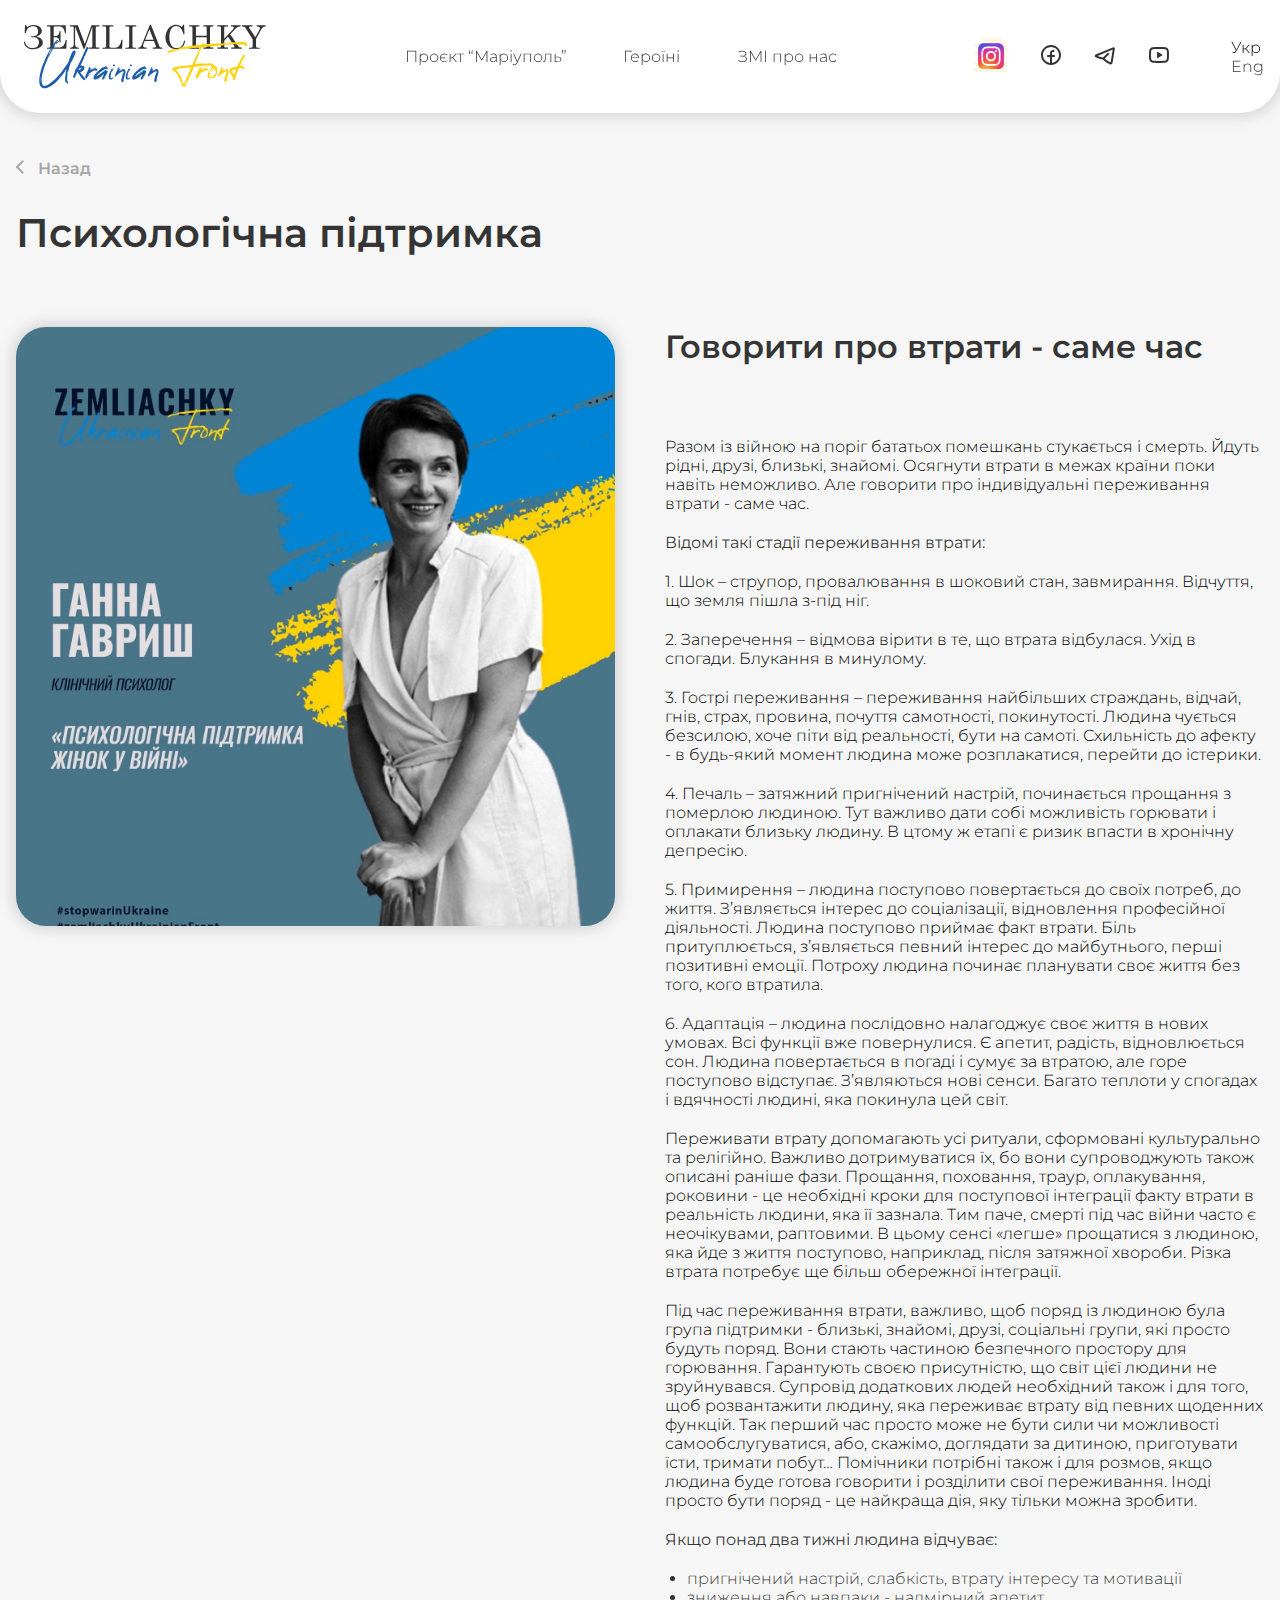
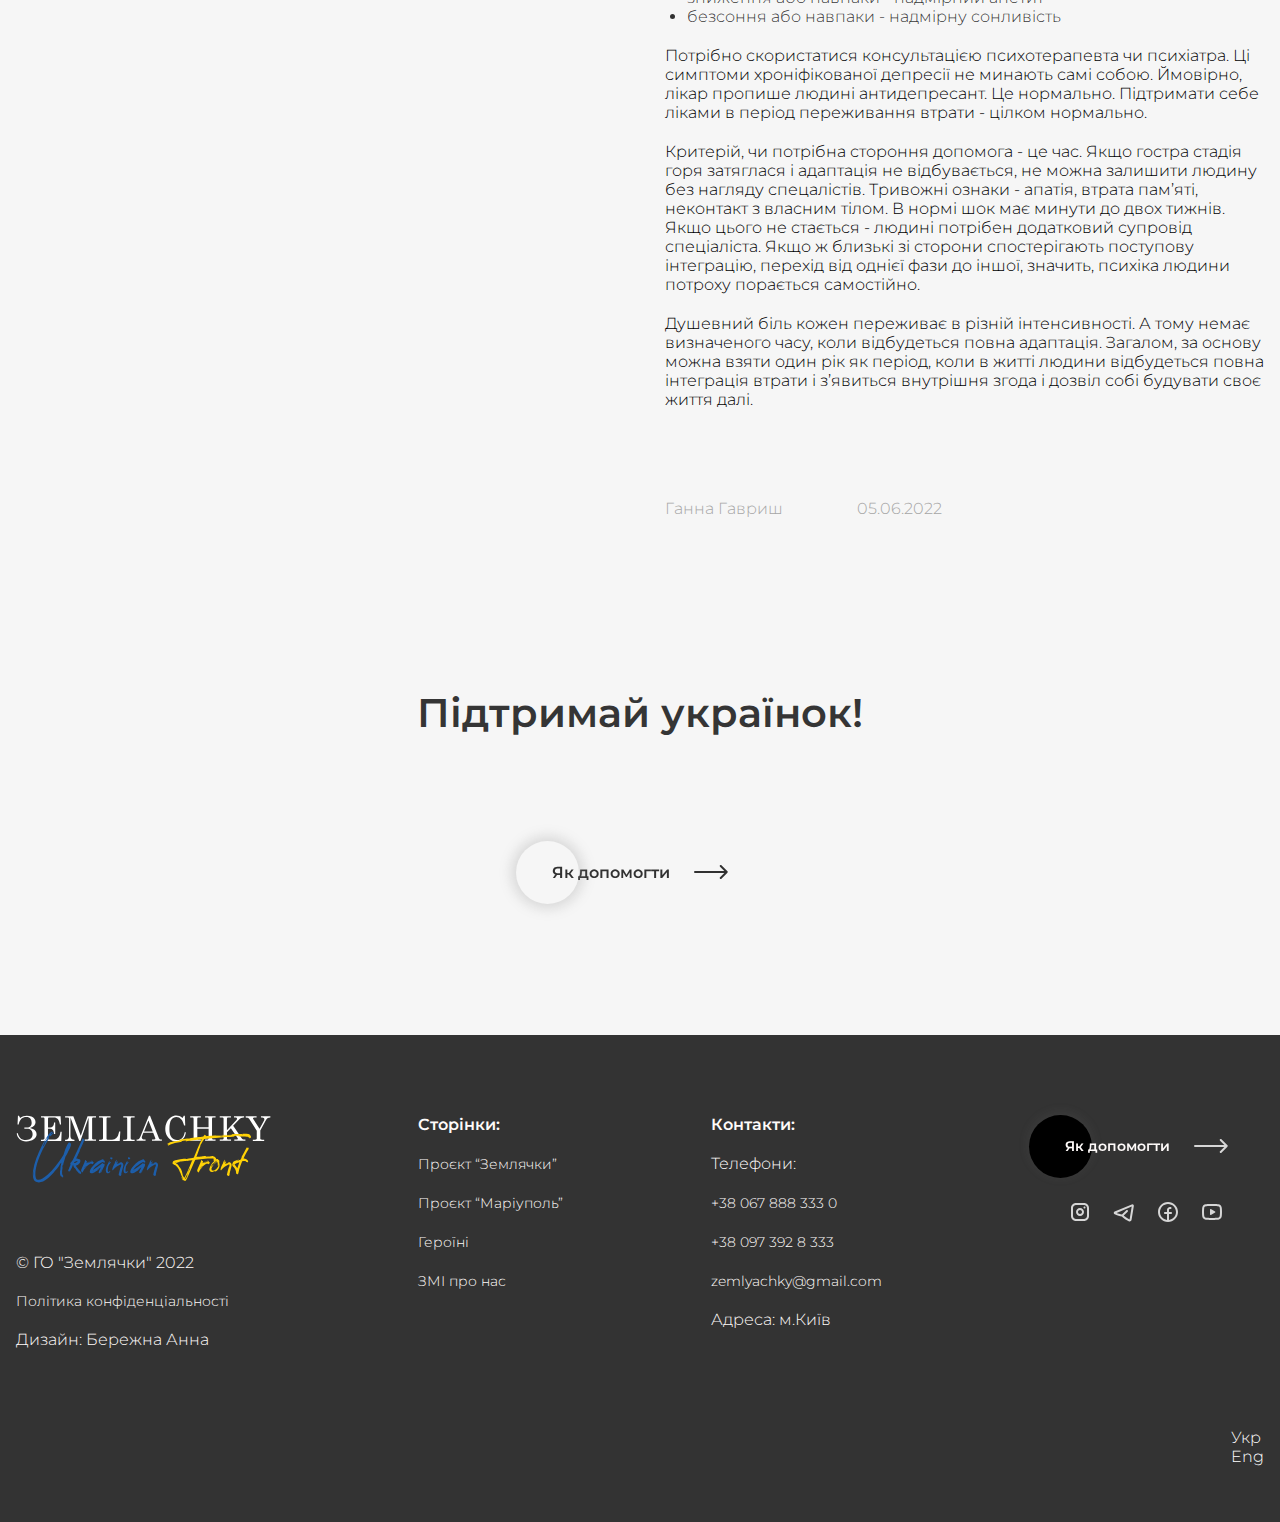
==== commit 43fd1913: "edits" ====
--- a/templates/article.html
+++ b/templates/article.html
@@ -1,591 +1,443 @@
 <!DOCTYPE html>
 <html lang="uk">
-  <head>
-    <meta charset="UTF-8" />
-    <meta http-equiv="X-UA-Compatible" content="IE=edge" />
-    <meta name="viewport" content="width=device-width, initial-scale=1.0" />
-    <title>Article</title>
-    <link
-      rel="shortcut icon"
-      href="../images/favicon.ico"
-      type="image/x-icon"
-    />
-    <link rel="preconnect" href="https://fonts.googleapis.com" />
-    <link rel="preconnect" href="https://fonts.gstatic.com" crossorigin />
-    <link
-      href="https://fonts.googleapis.com/css2?family=Montserrat:wght@300;600&display=swap"
-      rel="stylesheet"
-    />
-    <link rel="stylesheet" href="../css/reset.css" />
-    <link rel="stylesheet" href="../css/slick.css" />
-    <link rel="stylesheet" href="../css/style.css" />
-  </head>
-  <body>
-    <div class="wrapper">
-      <header class="header">
+
+<head>
+  <meta charset="UTF-8" />
+  <meta http-equiv="X-UA-Compatible" content="IE=edge" />
+  <meta name="viewport" content="width=device-width, initial-scale=1.0" />
+  <title>Article</title>
+  <link rel="shortcut icon" href="../images/favicon.ico" type="image/x-icon" />
+  <link rel="preconnect" href="https://fonts.googleapis.com" />
+  <link rel="preconnect" href="https://fonts.gstatic.com" crossorigin />
+  <link href="https://fonts.googleapis.com/css2?family=Montserrat:wght@300;600&display=swap" rel="stylesheet" />
+  <link rel="stylesheet" href="../css/reset.css" />
+  <link rel="stylesheet" href="../css/slick.css" />
+  <link rel="stylesheet" href="../css/style.css" />
+</head>
+
+<body>
+  <div class="wrapper">
+    <header class="header">
+      <div class="container">
+        <div class="header__inner">
+          <div class="header__logo-wrapper">
+            <a class="header__logo" href="index.html">
+              <img src="../images/logo.svg" alt="Logo" />
+            </a>
+            <button class="burger__btn">
+              <svg width="31" height="27" viewBox="0 0 30 27" fill="none" xmlns="http://www.w3.org/2000/svg">
+                <rect width="31" height="3" rx="2" fill="black" />
+                <rect y="10" width="31" height="3" rx="2" fill="black" />
+                <rect y="20" width="31" height="3" rx="2" fill="black" />
+              </svg>
+            </button>
+          </div>
+          <nav class="menu">
+            <ul class="menu__list">
+              <li class="menu__list-item">
+                <a class="menu__list-link" href="mariupol.html">Проєкт “Маріуполь”</a>
+              </li>
+              <li class="menu__list-item">
+                <a class="menu__list-link" href="#">Героїні</a>
+              </li>
+              <li class="menu__list-item">
+                <a class="menu__list-link" href="#">ЗМІ про нас</a>
+              </li>
+            </ul>
+          </nav>
+          <div class="social-icons">
+            <ul class="social-icons__list">
+              <li class="social-icons__list-item">
+                <a class="social-icons__list-link" href="https://www.instagram.com/zemliachky.ukrainian_front/">
+                  <svg xmlns="http://www.w3.org/2000/svg" viewBox="0 0 64 64" width="36px" height="36px">
+                    <radialGradient id="TGwjmZMm2W~B4yrgup6jda" cx="32" cy="32.5" r="31.259"
+                      gradientTransform="matrix(1 0 0 -1 0 64)" gradientUnits="userSpaceOnUse">
+                      <stop offset="0" stop-color="#efdcb1" />
+                      <stop offset="0" stop-color="#f2e0bb" />
+                      <stop offset=".011" stop-color="#f2e0bc" />
+                      <stop offset=".362" stop-color="#f9edd2" />
+                      <stop offset=".699" stop-color="#fef4df" />
+                      <stop offset="1" stop-color="#fff7e4" />
+                    </radialGradient>
+                    <path fill="url(#TGwjmZMm2W~B4yrgup6jda)"
+                      d="M58,54c-1.1,0-2-0.9-2-2s0.9-2,2-2h2.5c1.9,0,3.5-1.6,3.5-3.5S62.4,43,60.5,43H50c-1.4,0-2.5-1.1-2.5-2.5	S48.6,38,50,38h8c1.7,0,3-1.3,3-3s-1.3-3-3-3H42v-6h18c2.3,0,4.2-2,4-4.4c-0.2-2.1-2.1-3.6-4.2-3.6H58c-1.1,0-2-0.9-2-2s0.9-2,2-2	h0.4c1.3,0,2.5-0.9,2.6-2.2c0.2-1.5-1-2.8-2.5-2.8h-14C43.7,9,43,8.3,43,7.5S43.7,6,44.5,6h3.9c1.3,0,2.5-0.9,2.6-2.2	C51.1,2.3,50,1,48.5,1H15.6c-1.3,0-2.5,0.9-2.6,2.2C12.9,4.7,14,6,15.5,6H19c1.1,0,2,0.9,2,2s-0.9,2-2,2H6.2c-2.1,0-4,1.5-4.2,3.6	C1.8,16,3.7,18,6,18h2.5c1.9,0,3.5,1.6,3.5,3.5S10.4,25,8.5,25H5.2c-2.1,0-4,1.5-4.2,3.6C0.8,31,2.7,33,5,33h17v11H6	c-1.7,0-3,1.3-3,3s1.3,3,3,3l0,0c1.1,0,2,0.9,2,2s-0.9,2-2,2H4.2c-2.1,0-4,1.5-4.2,3.6C-0.2,60,1.7,62,4,62h53.8	c2.1,0,4-1.5,4.2-3.6C62.2,56,60.3,54,58,54z" />
+                    <radialGradient id="TGwjmZMm2W~B4yrgup6jdb" cx="18.51" cy="66.293" r="69.648"
+                      gradientTransform="matrix(.6435 -.7654 .5056 .4251 -26.92 52.282)" gradientUnits="userSpaceOnUse">
+                      <stop offset=".073" stop-color="#eacc7b" />
+                      <stop offset=".184" stop-color="#ecaa59" />
+                      <stop offset=".307" stop-color="#ef802e" />
+                      <stop offset=".358" stop-color="#ef6d3a" />
+                      <stop offset=".46" stop-color="#f04b50" />
+                      <stop offset=".516" stop-color="#f03e58" />
+                      <stop offset=".689" stop-color="#db359e" />
+                      <stop offset=".724" stop-color="#ce37a4" />
+                      <stop offset=".789" stop-color="#ac3cb4" />
+                      <stop offset=".877" stop-color="#7544cf" />
+                      <stop offset=".98" stop-color="#2b4ff2" />
+                    </radialGradient>
+                    <path fill="url(#TGwjmZMm2W~B4yrgup6jdb)"
+                      d="M45,57H19c-5.5,0-10-4.5-10-10V21c0-5.5,4.5-10,10-10h26c5.5,0,10,4.5,10,10v26C55,52.5,50.5,57,45,57z" />
+                    <path fill="#fff"
+                      d="M32,20c4.6,0,5.1,0,6.9,0.1c1.7,0.1,2.6,0.4,3.2,0.6c0.8,0.3,1.4,0.7,2,1.3c0.6,0.6,1,1.2,1.3,2 c0.2,0.6,0.5,1.5,0.6,3.2C46,28.9,46,29.4,46,34s0,5.1-0.1,6.9c-0.1,1.7-0.4,2.6-0.6,3.2c-0.3,0.8-0.7,1.4-1.3,2 c-0.6,0.6-1.2,1-2,1.3c-0.6,0.2-1.5,0.5-3.2,0.6C37.1,48,36.6,48,32,48s-5.1,0-6.9-0.1c-1.7-0.1-2.6-0.4-3.2-0.6 c-0.8-0.3-1.4-0.7-2-1.3c-0.6-0.6-1-1.2-1.3-2c-0.2-0.6-0.5-1.5-0.6-3.2C18,39.1,18,38.6,18,34s0-5.1,0.1-6.9 c0.1-1.7,0.4-2.6,0.6-3.2c0.3-0.8,0.7-1.4,1.3-2c0.6-0.6,1.2-1,2-1.3c0.6-0.2,1.5-0.5,3.2-0.6C26.9,20,27.4,20,32,20 M32,17 c-4.6,0-5.2,0-7,0.1c-1.8,0.1-3,0.4-4.1,0.8c-1.1,0.4-2.1,1-3,2s-1.5,1.9-2,3c-0.4,1.1-0.7,2.3-0.8,4.1C15,28.8,15,29.4,15,34 s0,5.2,0.1,7c0.1,1.8,0.4,3,0.8,4.1c0.4,1.1,1,2.1,2,3c0.9,0.9,1.9,1.5,3,2c1.1,0.4,2.3,0.7,4.1,0.8c1.8,0.1,2.4,0.1,7,0.1 s5.2,0,7-0.1c1.8-0.1,3-0.4,4.1-0.8c1.1-0.4,2.1-1,3-2c0.9-0.9,1.5-1.9,2-3c0.4-1.1,0.7-2.3,0.8-4.1c0.1-1.8,0.1-2.4,0.1-7 s0-5.2-0.1-7c-0.1-1.8-0.4-3-0.8-4.1c-0.4-1.1-1-2.1-2-3s-1.9-1.5-3-2c-1.1-0.4-2.3-0.7-4.1-0.8C37.2,17,36.6,17,32,17L32,17z" />
+                    <path fill="#fff"
+                      d="M32,25c-5,0-9,4-9,9s4,9,9,9s9-4,9-9S37,25,32,25z M32,40c-3.3,0-6-2.7-6-6s2.7-6,6-6s6,2.7,6,6S35.3,40,32,40 z" />
+                    <circle cx="41" cy="25" r="2" fill="#fff" />
+                  </svg>
+                </a>
+              </li>
+              <li class="social-icons__list-item">
+                <a class="social-icons__list-link" href="#">
+                  <svg width="24" height="25" viewBox="0 0 24 25" fill="none" xmlns="http://www.w3.org/2000/svg">
+                    <g clip-path="url(#clip0_1401_6702)">
+                      <path fill-rule="evenodd" clip-rule="evenodd"
+                        d="M4 12.9551C4 8.5368 7.58172 4.95508 12 4.95508C16.4183 4.95508 20 8.5368 20 12.9551C20 17.0347 16.9463 20.4011 13 20.8932V14.9551H15C15.5523 14.9551 16 14.5074 16 13.9551C16 13.4028 15.5523 12.9551 15 12.9551H13V10.9551C13 10.4028 13.4477 9.95508 14 9.95508H14.5C15.0523 9.95508 15.5 9.50736 15.5 8.95508C15.5 8.4028 15.0523 7.95508 14.5 7.95508H14C12.3431 7.95508 11 9.29823 11 10.9551V12.9551H9C8.44772 12.9551 8 13.4028 8 13.9551C8 14.5074 8.44772 14.9551 9 14.9551H11V20.8932C7.05369 20.4011 4 17.0347 4 12.9551ZM12 22.9551C17.5228 22.9551 22 18.4779 22 12.9551C22 7.43223 17.5228 2.95508 12 2.95508C6.47715 2.95508 2 7.43223 2 12.9551C2 18.4779 6.47715 22.9551 12 22.9551Z"
+                        fill="black" fill-opacity="0.8" />
+                    </g>
+                    <defs>
+                      <clipPath id="clip0_1401_6702">
+                        <rect width="24" height="24" fill="white" transform="translate(0 0.955078)" />
+                      </clipPath>
+                    </defs>
+                  </svg>
+                </a>
+              </li>
+              <li class="social-icons__list-item">
+                <a class="social-icons__list-link" href="#">
+                  <svg width="24" height="25" viewBox="0 0 24 25" fill="none" xmlns="http://www.w3.org/2000/svg">
+                    <path fill-rule="evenodd" clip-rule="evenodd"
+                      d="M21.8394 7.01147C22.0315 5.84678 20.8652 4.92685 19.7773 5.38492L2.67703 12.5851C1.48461 13.0871 1.42351 14.8109 2.67788 15.3309C3.60596 15.7156 5.02633 16.2797 6.45085 16.7494C7.61932 17.1346 8.8931 17.4922 9.91353 17.5934C10.1929 17.9276 10.5445 18.2486 10.9017 18.5423C11.4487 18.9922 12.1074 19.4563 12.7873 19.9006C14.1489 20.7903 15.6597 21.6416 16.678 22.1947C17.8949 22.8557 19.3517 22.0946 19.5705 20.7682L21.8394 7.01147ZM4.59485 13.9476L19.7186 7.57967L17.6009 20.42C16.6024 19.877 15.163 19.0638 13.8813 18.2264C13.2329 17.8026 12.6407 17.383 12.172 16.9976C12.0051 16.8603 11.8638 16.7353 11.7461 16.6234L15.7072 12.6622C16.0977 12.2717 16.0977 11.6385 15.7072 11.248C15.3167 10.8574 14.6835 10.8574 14.293 11.248L9.95476 15.5862C9.22132 15.4924 8.19888 15.2198 7.07709 14.85C6.21377 14.5653 5.34574 14.242 4.59485 13.9476Z"
+                      fill="black" fill-opacity="0.8" />
+                  </svg>
+                </a>
+              </li>
+              <li class="social-icons__list-item">
+                <a class="social-icons__list-link" href="#">
+                  <svg width="24" height="25" viewBox="0 0 24 25" fill="none" xmlns="http://www.w3.org/2000/svg">
+                    <g clip-path="url(#clip0_1401_6713)">
+                      <path
+                        d="M12 4.95508C12.8554 4.95508 13.7316 4.9775 14.5817 5.01285L15.5861 5.06086L16.5475 5.11765L17.4476 5.17956L18.2685 5.24295C20.1065 5.3921 21.5836 6.8145 21.7633 8.66617L21.8031 9.09071L21.8781 10.0007C21.9482 10.9439 22 11.9724 22 12.9551C22 13.9377 21.9482 14.9663 21.8781 15.9095L21.8031 16.8194C21.79 16.9647 21.7767 17.1065 21.7633 17.244C21.5836 19.0957 20.1065 20.5181 18.2685 20.6672L17.4476 20.7306L16.5475 20.7925L15.5861 20.8493L14.5817 20.8973C13.7316 20.9327 12.8554 20.9551 12 20.9551C11.1446 20.9551 10.2684 20.9327 9.41834 20.8973L8.41386 20.8493L7.45253 20.7925L6.5524 20.7306L5.7315 20.6672C3.89351 20.5181 2.4164 19.0957 2.23668 17.244L2.19692 16.8194L2.12192 15.9095C2.0518 14.9663 2 13.9377 2 12.9551C2 11.9724 2.0518 10.9439 2.12192 10.0007L2.19692 9.09071C2.21003 8.94541 2.22333 8.80369 2.23668 8.66617C2.4164 6.8145 3.89351 5.3921 5.7315 5.24295L6.5524 5.17956L7.45253 5.11765L8.41385 5.06086L9.41834 5.01285C10.2684 4.9775 11.1446 4.95508 12 4.95508ZM12 6.95508C11.1746 6.95508 10.3259 6.9768 9.49966 7.01119L8.52183 7.05795L7.5831 7.11339L6.70106 7.17403L5.89327 7.23639C5.00396 7.30856 4.31194 7.98757 4.22732 8.85938C4.11002 10.068 4 11.5732 4 12.9551C4 14.337 4.11002 15.8422 4.22732 17.0508C4.31194 17.9226 5.00396 18.6016 5.89327 18.6738L6.70106 18.7361L7.5831 18.7968L8.52183 18.8522L9.49966 18.899C10.3259 18.9334 11.1746 18.9551 12 18.9551C12.8253 18.9551 13.6741 18.9334 14.5003 18.899L15.4782 18.8522L16.4169 18.7968L17.2989 18.7361L18.1067 18.6738C18.996 18.6016 19.6881 17.9226 19.7727 17.0508C19.89 15.8422 20 14.337 20 12.9551C20 11.5732 19.89 10.068 19.7727 8.85938C19.6881 7.98757 18.996 7.30856 18.1067 7.23639L17.2989 7.17403L16.4169 7.11339L15.4782 7.05795L14.5003 7.01119C13.6741 6.9768 12.8253 6.95508 12 6.95508ZM10 10.5302C10 10.0991 10.4356 9.81891 10.8188 9.97123L10.9 10.0106L15.1 12.4355C15.4692 12.6486 15.4976 13.157 15.1852 13.4156L15.1 13.4747L10.9 15.8996C10.5267 16.1151 10.0662 15.878 10.0065 15.4699L10 15.38V10.5302Z"
+                        fill="black" fill-opacity="0.8" />
+                    </g>
+                    <defs>
+                      <clipPath id="clip0_1401_6713">
+                        <rect width="24" height="24" fill="white" transform="translate(0 0.955078)" />
+                      </clipPath>
+                    </defs>
+                  </svg>
+                </a>
+              </li>
+            </ul>
+          </div>
+          <div class="language">
+            <button class="select-language">Укр</button>
+            <ul class="select-language__list">
+              <li class="select-language__list-item">Eng</li>
+            </ul>
+          </div>
+        </div>
+      </div>
+    </header>
+    <main class="main">
+      <section class="article">
         <div class="container">
-          <div class="header__inner">
-            <div class="header__logo-wrapper">
-              <a class="header__logo" href="index.html">
-                <img src="../images/logo.svg" alt="Logo" />
+          <div class="article__wrapper">
+            <a class="back__btn" href="#">
+              <span>
+                <svg width="8" height="14" viewBox="0 0 8 14" fill="none" xmlns="http://www.w3.org/2000/svg">
+                  <path fill-rule="evenodd" clip-rule="evenodd"
+                    d="M0.29289 7.7071C-0.09763 7.3166 -0.09763 6.6834 0.29289 6.2929L5.94977 0.636037C6.34027 0.245507 6.97347 0.245507 7.36397 0.636037C7.75447 1.02656 7.75447 1.65973 7.36397 2.05025L2.41417 7L7.36397 11.9497C7.75447 12.3403 7.75447 12.9734 7.36397 13.364C6.97347 13.7545 6.34027 13.7545 5.94977 13.364L0.29289 7.7071Z"
+                    fill="#A6A6A6"></path>
+                </svg>
+              </span>
+              Назад</a>
+            <h2 class="article__title">Психологічна підтримка</h2>
+            <div class="article__content">
+              <div class="article__content-left">
+                <div class="article__content-img"></div>
+              </div>
+              <div class="article__content-right">
+                <h3 class="article__content-title">
+                  Говорити про втрати - саме час
+                </h3>
+                <p>
+                  Разом із війною на поріг бататьох помешкань стукається і
+                  смерть. Йдуть рідні, друзі, близькі, знайомі. Осягнути
+                  втрати в межах країни поки навіть неможливо. Але говорити
+                  про індивідуальні переживання втрати - саме час.
+                </p>
+                <b>Відомі такі стадії переживання втрати: </b>
+                <p>
+                  1. Шок – струпор, провалювання в шоковий стан, завмирання.
+                  Відчуття, що земля пішла з-під ніг.
+                </p>
+                <p>
+                  2. Заперечення – відмова вірити в те, що втрата відбулася.
+                  Ухід в спогади. Блукання в минулому.
+                </p>
+                <p>
+                  3. Гострі переживання – переживання найбільших страждань,
+                  відчай, гнів, страх, провина, почуття самотності,
+                  покинутості. Людина чується безсилою, хоче піти від
+                  реальності, бути на самоті. Схильність до афекту - в
+                  будь-який момент людина може розплакатися, перейти до
+                  істерики.
+                </p>
+                <p>
+                  4. Печаль – затяжний пригнічений настрій, починається
+                  прощання з померлою людиною. Тут важливо дати собі
+                  можливість горювати і оплакати близьку людину. В цтому ж
+                  етапі є ризик впасти в хронічну депресію.
+                </p>
+                <p>
+                  5. Примирення – людина поступово повертається до своїх
+                  потреб, до життя. З’являється інтерес до соціалізації,
+                  відновлення професійної діяльності. Людина поступово приймає
+                  факт втрати. Біль притуплюється, з’являється певний інтерес
+                  до майбутнього, перші позитивні емоції. Потроху людина
+                  починає планувати своє життя без того, кого втратила.
+                </p>
+                <p>
+                  6. Адаптація – людина послідовно налагоджує своє життя в
+                  нових умовах. Всі функції вже повернулися. Є апетит,
+                  радість, відновлюється сон. Людина повертається в погаді і
+                  сумує за втратою, але горе поступово відступає. З’являються
+                  нові сенси. Багато теплоти у спогадах і вдячності людині,
+                  яка покинула цей світ.
+                </p>
+                <p>
+                  Переживати втрату допомагають усі ритуали, сформовані
+                  культурально та релігійно. Важливо дотримуватися їх, бо вони
+                  супроводжують також описані раніше фази. Прощання,
+                  поховання, траур, оплакування, роковини - це необхідні кроки
+                  для поступової інтеграції факту втрати в реальність людини,
+                  яка її зазнала. Тим паче, смерті під час війни часто є
+                  неочікувами, раптовими. В цьому сенсі «легше» прощатися з
+                  людиною, яка йде з життя поступово, наприклад, після
+                  затяжної хвороби. Різка втрата потребує ще більш обережної
+                  інтеграції.
+                </p>
+                <p>
+                  Під час переживання втрати, важливо, щоб поряд із людиною
+                  була група підтримки - близькі, знайомі, друзі, соціальні
+                  групи, які просто будуть поряд. Вони стають частиною
+                  безпечного простору для горювання. Гарантують своєю
+                  присутністю, що світ цієї людини не зруйнувався. Супровід
+                  додаткових людей необхідний також і для того, щоб
+                  розвантажити людину, яка переживає втрату від певних
+                  щоденних функцій. Так перший час просто може не бути сили чи
+                  можливості самообслугуватися, або, скажімо, доглядати за
+                  дитиною, приготувати їсти, тримати побут… Помічники потрібні
+                  також і для розмов, якщо людина буде готова говорити і
+                  розділити свої переживання. Іноді просто бути поряд - це
+                  найкраща дія, яку тільки можна зробити.
+                </p>
+                <b> Якщо понад два тижні людина відчуває: </b>
+                <ul>
+                  <li>
+                    пригнічений настрій, слабкість, втрату інтересу та
+                    мотивації
+                  </li>
+                  <li>зниження або навпаки - надмірний апетит</li>
+                  <li>безсоння або навпаки - надмірну сонливість</li>
+                </ul>
+                <p>
+                  Потрібно скористатися консультацією психотерапевта чи
+                  психіатра. Ці симптоми хроніфікованої депресії не минають
+                  самі собою. Ймовірно, лікар пропише людині антидепресант. Це
+                  нормально. Підтримати себе ліками в період переживання
+                  втрати - цілком нормально.
+                </p>
+                <p>
+                  Критерій, чи потрібна стороння допомога - це час. Якщо
+                  гостра стадія горя затяглася і адаптація не відбувається, не
+                  можна залишити людину без нагляду спецалістів. Тривожні
+                  ознаки - апатія, втрата пам’яті, неконтакт з власним тілом.
+                  В нормі шок має минути до двох тижнів. Якщо цього не
+                  стається - людині потрібен додатковий супровід спеціаліста.
+                  Якщо ж близькі зі сторони спостерігають поступову
+                  інтеграцію, перехід від однієї фази до іншої, значить,
+                  психіка людини потроху порається самостійно.
+                </p>
+                <p>
+                  Душевний біль кожен переживає в різній інтенсивності. А тому
+                  немає визначеного часу, коли відбудеться повна адаптація.
+                  Загалом, за основу можна взяти один рік як період, коли в
+                  житті людини відбудеться повна інтеграція втрати і з’явиться
+                  внутрішня згода і дозвіл собі будувати своє життя далі.
+                </p>
+                <div class="author">
+                  <address>Ганна Гавриш</address>
+                  <address>05.06.2022</address>
+                </div>
+              </div>
+            </div>
+          </div>
+        </div>
+      </section>
+      <section class="support-women">
+        <div class="container">
+          <div class="support-women__inner">
+            <h2 class="support-women__title">Підтримай українок!</h2>
+            <div class="support-women__btn-wrapper">
+              <a class="support-women__btn" href="templates/payment.html">Як допомогти
+                <span>
+                  <svg width="34" height="14" viewBox="0 0 34 14" fill="none" xmlns="http://www.w3.org/2000/svg">
+                    <path d="M1 7L32.75 7M32.75 7L26.75 1M32.75 7L26.75 13" stroke="black" stroke-opacity="0.8"
+                      stroke-width="2" stroke-linecap="round" stroke-linejoin="round" />
+                  </svg>
+                </span>
               </a>
-              <button class="burger__btn">
-                <svg
-                  width="31"
-                  height="27"
-                  viewBox="0 0 30 27"
-                  fill="none"
-                  xmlns="http://www.w3.org/2000/svg"
-                >
-                  <rect width="31" height="3" rx="2" fill="black" />
-                  <rect y="10" width="31" height="3" rx="2" fill="black" />
-                  <rect y="20" width="31" height="3" rx="2" fill="black" />
-                </svg>
-              </button>
             </div>
-            <nav class="menu">
-              <ul class="menu__list">
-                <li class="menu__list-item">
-                  <a class="menu__list-link" href="mariupol.html"
-                    >Проєкт “Маріуполь”</a
-                  >
+          </div>
+        </div>
+      </section>
+    </main>
+    <footer class="footer">
+      <div class="container">
+        <div class="footer__inner">
+          <div class="footer__info">
+            <a class="footer__logo" href="index.html">
+              <img src="../images/footer-logo.svg" alt="Logo" />
+            </a>
+            <div class="footer__copyright-wrapper">
+              <p class="footer__copyright">© ГО "Землячки" 2022</p>
+              <a class="footer__privacy-policy" href="privacy-policy.html">Політика конфіденціальності</a>
+              <p class="footer__copyright-author">Дизайн: Бережна Анна</p>
+            </div>
+          </div>
+          <div class="footer__nav">
+            <h6 class="footer__nav-title">Сторінки:</h6>
+            <nav class="footer__nav">
+              <ul class="footer__nav-list">
+                <li class="footer__nav-list-item">
+                  <a class="footer__nav-list-link" href="#">Проєкт “Землячки”</a>
                 </li>
-                <li class="menu__list-item">
-                  <a class="menu__list-link" href="#">Героїні</a>
+                <li class="footer__nav-list-item">
+                  <a class="footer__nav-list-link" href="mariupol.html">Проєкт “Маріуполь”</a>
                 </li>
-                <li class="menu__list-item">
-                  <a class="menu__list-link" href="#">ЗМІ про нас</a>
+                <li class="footer__nav-list-item">
+                  <a class="footer__nav-list-link" href="#">Героїні</a>
+                </li>
+                <li class="footer__nav-list-item">
+                  <a class="footer__nav-list-link" href="#">ЗМІ про нас</a>
                 </li>
               </ul>
             </nav>
-            <div class="social-icons">
-              <ul class="social-icons__list">
-                <li class="social-icons__list-item">
-                  <a class="social-icons__list-link" href="#">
-                    <svg
-                      width="24"
-                      height="25"
-                      viewBox="0 0 24 25"
-                      fill="none"
-                      xmlns="http://www.w3.org/2000/svg"
-                    >
-                      <g clip-path="url(#clip0_1401_6696)">
-                        <path
-                          fill-rule="evenodd"
-                          clip-rule="evenodd"
-                          d="M16 3.95508C18.7614 3.95508 21 6.19366 21 8.95508V16.9551C21 19.7165 18.7614 21.9551 16 21.9551H8C5.23858 21.9551 3 19.7165 3 16.9551V8.95508C3 6.19366 5.23858 3.95508 8 3.95508H16ZM16 5.95508H8C6.34315 5.95508 5 7.29823 5 8.95508V16.9551C5 18.612 6.34315 19.9551 8 19.9551H16C17.6569 19.9551 19 18.612 19 16.9551V8.95508C19 7.29823 17.6569 5.95508 16 5.95508ZM12 8.95508C14.2091 8.95508 16 10.7459 16 12.9551C16 15.1642 14.2091 16.9551 12 16.9551C9.79086 16.9551 8 15.1642 8 12.9551C8 10.7459 9.79086 8.95508 12 8.95508ZM12 10.9551C10.8954 10.9551 10 11.8505 10 12.9551C10 14.0597 10.8954 14.9551 12 14.9551C13.1046 14.9551 14 14.0597 14 12.9551C14 11.8505 13.1046 10.9551 12 10.9551ZM16.5 7.45508C17.0523 7.45508 17.5 7.9028 17.5 8.45508C17.5 9.00736 17.0523 9.45508 16.5 9.45508C15.9477 9.45508 15.5 9.00736 15.5 8.45508C15.5 7.9028 15.9477 7.45508 16.5 7.45508Z"
-                          fill="black"
-                          fill-opacity="0.8"
-                        />
-                      </g>
-                      <defs>
-                        <clipPath id="clip0_1401_6696">
-                          <rect
-                            width="24"
-                            height="24"
-                            fill="white"
-                            transform="translate(0 0.955078)"
-                          />
-                        </clipPath>
-                      </defs>
-                    </svg>
-                  </a>
-                </li>
-                <li class="social-icons__list-item">
-                  <a class="social-icons__list-link" href="#">
-                    <svg
-                      width="24"
-                      height="25"
-                      viewBox="0 0 24 25"
-                      fill="none"
-                      xmlns="http://www.w3.org/2000/svg"
-                    >
-                      <g clip-path="url(#clip0_1401_6702)">
-                        <path
-                          fill-rule="evenodd"
-                          clip-rule="evenodd"
-                          d="M4 12.9551C4 8.5368 7.58172 4.95508 12 4.95508C16.4183 4.95508 20 8.5368 20 12.9551C20 17.0347 16.9463 20.4011 13 20.8932V14.9551H15C15.5523 14.9551 16 14.5074 16 13.9551C16 13.4028 15.5523 12.9551 15 12.9551H13V10.9551C13 10.4028 13.4477 9.95508 14 9.95508H14.5C15.0523 9.95508 15.5 9.50736 15.5 8.95508C15.5 8.4028 15.0523 7.95508 14.5 7.95508H14C12.3431 7.95508 11 9.29823 11 10.9551V12.9551H9C8.44772 12.9551 8 13.4028 8 13.9551C8 14.5074 8.44772 14.9551 9 14.9551H11V20.8932C7.05369 20.4011 4 17.0347 4 12.9551ZM12 22.9551C17.5228 22.9551 22 18.4779 22 12.9551C22 7.43223 17.5228 2.95508 12 2.95508C6.47715 2.95508 2 7.43223 2 12.9551C2 18.4779 6.47715 22.9551 12 22.9551Z"
-                          fill="black"
-                          fill-opacity="0.8"
-                        />
-                      </g>
-                      <defs>
-                        <clipPath id="clip0_1401_6702">
-                          <rect
-                            width="24"
-                            height="24"
-                            fill="white"
-                            transform="translate(0 0.955078)"
-                          />
-                        </clipPath>
-                      </defs>
-                    </svg>
-                  </a>
-                </li>
-                <li class="social-icons__list-item">
-                  <a class="social-icons__list-link" href="#">
-                    <svg
-                      width="24"
-                      height="25"
-                      viewBox="0 0 24 25"
-                      fill="none"
-                      xmlns="http://www.w3.org/2000/svg"
-                    >
+          </div>
+          <div class="footer__contacts">
+            <h6 class="footer__contacts-title">Контакти:</h6>
+            <ul class="footer__contacts-list">
+              <li class="footer__contacts-list-item">Телефони:</li>
+              <li class="footer__contacts-list-item">
+                <a href="tel:+380678883330" class="footer__contacts-list-link">
+                  +38 067 888 333 0
+                </a>
+              </li>
+              <li class="footer__contacts-list-item">
+                <a href="tel:+380973928333" class="footer__contacts-list-link">
+                  +38 097 392 8 333
+                </a>
+              </li>
+              <li class="footer__contacts-list-item">
+                <a href="mailto:zemlyachky@gmail.com" class="footer__contacts-list-link">
+                  zemlyachky@gmail.com
+                </a>
+              </li>
+              <li class="footer__contacts-list-item">Адреса: м.Київ</li>
+            </ul>
+          </div>
+          <div class="footer__social">
+            <a class="footer__help-btn" href="templates/payment.html">Як допомогти
+              <span>
+                <svg width="34" height="14" viewBox="0 0 34 14" fill="none" xmlns="http://www.w3.org/2000/svg">
+                  <path d="M1 7L32.75 7M32.75 7L26.75 1M32.75 7L26.75 13" stroke="white" stroke-opacity="0.8"
+                    stroke-width="2" stroke-linecap="round" stroke-linejoin="round" />
+                </svg>
+              </span>
+            </a>
+            <ul class="footer__social-icons">
+              <li class="social-icon">
+                <a class="social-icon__link" href="https://www.instagram.com/zemliachky.ukrainian_front/">
+                  <svg width="24" height="25" viewBox="0 0 24 25" fill="none" xmlns="http://www.w3.org/2000/svg">
+                    <g clip-path="url(#clip0_1401_6696)">
+                      <path fill-rule="evenodd" clip-rule="evenodd"
+                        d="M16 3.95508C18.7614 3.95508 21 6.19366 21 8.95508V16.9551C21 19.7165 18.7614 21.9551 16 21.9551H8C5.23858 21.9551 3 19.7165 3 16.9551V8.95508C3 6.19366 5.23858 3.95508 8 3.95508H16ZM16 5.95508H8C6.34315 5.95508 5 7.29823 5 8.95508V16.9551C5 18.612 6.34315 19.9551 8 19.9551H16C17.6569 19.9551 19 18.612 19 16.9551V8.95508C19 7.29823 17.6569 5.95508 16 5.95508ZM12 8.95508C14.2091 8.95508 16 10.7459 16 12.9551C16 15.1642 14.2091 16.9551 12 16.9551C9.79086 16.9551 8 15.1642 8 12.9551C8 10.7459 9.79086 8.95508 12 8.95508ZM12 10.9551C10.8954 10.9551 10 11.8505 10 12.9551C10 14.0597 10.8954 14.9551 12 14.9551C13.1046 14.9551 14 14.0597 14 12.9551C14 11.8505 13.1046 10.9551 12 10.9551ZM16.5 7.45508C17.0523 7.45508 17.5 7.9028 17.5 8.45508C17.5 9.00736 17.0523 9.45508 16.5 9.45508C15.9477 9.45508 15.5 9.00736 15.5 8.45508C15.5 7.9028 15.9477 7.45508 16.5 7.45508Z"
+                        fill="white" fill-opacity="0.8" />
+                    </g>
+                    <defs>
+                      <clipPath id="clip0_1401_6696">
+                        <rect width="24" height="24" fill="white" transform="translate(0 0.955078)" />
+                      </clipPath>
+                    </defs>
+                  </svg>
+                </a>
+              </li>
+              <li class="social-icon">
+                <a class="social-icon__link" href="#">
+                  <svg width="24" height="25" viewBox="0 0 24 25" fill="none" xmlns="http://www.w3.org/2000/svg">
+                    <path fill-rule="evenodd" clip-rule="evenodd"
+                      d="M21.8394 7.01147C22.0315 5.84678 20.8652 4.92685 19.7773 5.38492L2.67703 12.5851C1.48461 13.0871 1.42351 14.8109 2.67788 15.3309C3.60596 15.7156 5.02633 16.2797 6.45085 16.7494C7.61932 17.1346 8.8931 17.4922 9.91353 17.5934C10.1929 17.9276 10.5445 18.2486 10.9017 18.5423C11.4487 18.9922 12.1074 19.4563 12.7873 19.9006C14.1489 20.7903 15.6597 21.6416 16.678 22.1947C17.8949 22.8557 19.3517 22.0946 19.5705 20.7682L21.8394 7.01147ZM4.59485 13.9476L19.7186 7.57967L17.6009 20.42C16.6024 19.877 15.163 19.0638 13.8813 18.2264C13.2329 17.8026 12.6407 17.383 12.172 16.9976C12.0051 16.8603 11.8638 16.7353 11.7461 16.6234L15.7072 12.6622C16.0977 12.2717 16.0977 11.6385 15.7072 11.248C15.3167 10.8574 14.6835 10.8574 14.293 11.248L9.95476 15.5862C9.22132 15.4924 8.19888 15.2198 7.07709 14.85C6.21377 14.5653 5.34574 14.242 4.59485 13.9476Z"
+                      fill="white" fill-opacity="0.8" />
+                  </svg>
+                </a>
+              </li>
+              <li class="social-icon">
+                <a class="social-icon__link" href="#">
+                  <svg width="24" height="25" viewBox="0 0 24 25" fill="none" xmlns="http://www.w3.org/2000/svg">
+                    <g clip-path="url(#clip0_1401_6702)">
+                      <path fill-rule="evenodd" clip-rule="evenodd"
+                        d="M4 12.9551C4 8.5368 7.58172 4.95508 12 4.95508C16.4183 4.95508 20 8.5368 20 12.9551C20 17.0347 16.9463 20.4011 13 20.8932V14.9551H15C15.5523 14.9551 16 14.5074 16 13.9551C16 13.4028 15.5523 12.9551 15 12.9551H13V10.9551C13 10.4028 13.4477 9.95508 14 9.95508H14.5C15.0523 9.95508 15.5 9.50736 15.5 8.95508C15.5 8.4028 15.0523 7.95508 14.5 7.95508H14C12.3431 7.95508 11 9.29823 11 10.9551V12.9551H9C8.44772 12.9551 8 13.4028 8 13.9551C8 14.5074 8.44772 14.9551 9 14.9551H11V20.8932C7.05369 20.4011 4 17.0347 4 12.9551ZM12 22.9551C17.5228 22.9551 22 18.4779 22 12.9551C22 7.43223 17.5228 2.95508 12 2.95508C6.47715 2.95508 2 7.43223 2 12.9551C2 18.4779 6.47715 22.9551 12 22.9551Z"
+                        fill="white" fill-opacity="0.8" />
+                    </g>
+                    <defs>
+                      <clipPath id="clip0_1401_6702">
+                        <rect width="24" height="24" fill="white" transform="translate(0 0.955078)" />
+                      </clipPath>
+                    </defs>
+                  </svg>
+                </a>
+              </li>
+              <li class="social-icon">
+                <a class="social-icon__link" href="#">
+                  <svg width="24" height="25" viewBox="0 0 24 25" fill="none" xmlns="http://www.w3.org/2000/svg">
+                    <g clip-path="url(#clip0_1401_6713)">
                       <path
-                        fill-rule="evenodd"
-                        clip-rule="evenodd"
-                        d="M21.8394 7.01147C22.0315 5.84678 20.8652 4.92685 19.7773 5.38492L2.67703 12.5851C1.48461 13.0871 1.42351 14.8109 2.67788 15.3309C3.60596 15.7156 5.02633 16.2797 6.45085 16.7494C7.61932 17.1346 8.8931 17.4922 9.91353 17.5934C10.1929 17.9276 10.5445 18.2486 10.9017 18.5423C11.4487 18.9922 12.1074 19.4563 12.7873 19.9006C14.1489 20.7903 15.6597 21.6416 16.678 22.1947C17.8949 22.8557 19.3517 22.0946 19.5705 20.7682L21.8394 7.01147ZM4.59485 13.9476L19.7186 7.57967L17.6009 20.42C16.6024 19.877 15.163 19.0638 13.8813 18.2264C13.2329 17.8026 12.6407 17.383 12.172 16.9976C12.0051 16.8603 11.8638 16.7353 11.7461 16.6234L15.7072 12.6622C16.0977 12.2717 16.0977 11.6385 15.7072 11.248C15.3167 10.8574 14.6835 10.8574 14.293 11.248L9.95476 15.5862C9.22132 15.4924 8.19888 15.2198 7.07709 14.85C6.21377 14.5653 5.34574 14.242 4.59485 13.9476Z"
-                        fill="black"
-                        fill-opacity="0.8"
-                      />
-                    </svg>
-                  </a>
-                </li>
-                <li class="social-icons__list-item">
-                  <a class="social-icons__list-link" href="#">
-                    <svg
-                      width="24"
-                      height="25"
-                      viewBox="0 0 24 25"
-                      fill="none"
-                      xmlns="http://www.w3.org/2000/svg"
-                    >
-                      <g clip-path="url(#clip0_1401_6713)">
-                        <path
-                          d="M12 4.95508C12.8554 4.95508 13.7316 4.9775 14.5817 5.01285L15.5861 5.06086L16.5475 5.11765L17.4476 5.17956L18.2685 5.24295C20.1065 5.3921 21.5836 6.8145 21.7633 8.66617L21.8031 9.09071L21.8781 10.0007C21.9482 10.9439 22 11.9724 22 12.9551C22 13.9377 21.9482 14.9663 21.8781 15.9095L21.8031 16.8194C21.79 16.9647 21.7767 17.1065 21.7633 17.244C21.5836 19.0957 20.1065 20.5181 18.2685 20.6672L17.4476 20.7306L16.5475 20.7925L15.5861 20.8493L14.5817 20.8973C13.7316 20.9327 12.8554 20.9551 12 20.9551C11.1446 20.9551 10.2684 20.9327 9.41834 20.8973L8.41386 20.8493L7.45253 20.7925L6.5524 20.7306L5.7315 20.6672C3.89351 20.5181 2.4164 19.0957 2.23668 17.244L2.19692 16.8194L2.12192 15.9095C2.0518 14.9663 2 13.9377 2 12.9551C2 11.9724 2.0518 10.9439 2.12192 10.0007L2.19692 9.09071C2.21003 8.94541 2.22333 8.80369 2.23668 8.66617C2.4164 6.8145 3.89351 5.3921 5.7315 5.24295L6.5524 5.17956L7.45253 5.11765L8.41385 5.06086L9.41834 5.01285C10.2684 4.9775 11.1446 4.95508 12 4.95508ZM12 6.95508C11.1746 6.95508 10.3259 6.9768 9.49966 7.01119L8.52183 7.05795L7.5831 7.11339L6.70106 7.17403L5.89327 7.23639C5.00396 7.30856 4.31194 7.98757 4.22732 8.85938C4.11002 10.068 4 11.5732 4 12.9551C4 14.337 4.11002 15.8422 4.22732 17.0508C4.31194 17.9226 5.00396 18.6016 5.89327 18.6738L6.70106 18.7361L7.5831 18.7968L8.52183 18.8522L9.49966 18.899C10.3259 18.9334 11.1746 18.9551 12 18.9551C12.8253 18.9551 13.6741 18.9334 14.5003 18.899L15.4782 18.8522L16.4169 18.7968L17.2989 18.7361L18.1067 18.6738C18.996 18.6016 19.6881 17.9226 19.7727 17.0508C19.89 15.8422 20 14.337 20 12.9551C20 11.5732 19.89 10.068 19.7727 8.85938C19.6881 7.98757 18.996 7.30856 18.1067 7.23639L17.2989 7.17403L16.4169 7.11339L15.4782 7.05795L14.5003 7.01119C13.6741 6.9768 12.8253 6.95508 12 6.95508ZM10 10.5302C10 10.0991 10.4356 9.81891 10.8188 9.97123L10.9 10.0106L15.1 12.4355C15.4692 12.6486 15.4976 13.157 15.1852 13.4156L15.1 13.4747L10.9 15.8996C10.5267 16.1151 10.0662 15.878 10.0065 15.4699L10 15.38V10.5302Z"
-                          fill="black"
-                          fill-opacity="0.8"
-                        />
-                      </g>
-                      <defs>
-                        <clipPath id="clip0_1401_6713">
-                          <rect
-                            width="24"
-                            height="24"
-                            fill="white"
-                            transform="translate(0 0.955078)"
-                          />
-                        </clipPath>
-                      </defs>
-                    </svg>
-                  </a>
-                </li>
-              </ul>
-            </div>
-            <div class="language">
-              <button class="select-language">Укр</button>
-              <ul class="select-language__list">
-                <li class="select-language__list-item">Eng</li>
-              </ul>
-            </div>
+                        d="M12 4.95508C12.8554 4.95508 13.7316 4.9775 14.5817 5.01285L15.5861 5.06086L16.5475 5.11765L17.4476 5.17956L18.2685 5.24295C20.1065 5.3921 21.5836 6.8145 21.7633 8.66617L21.8031 9.09071L21.8781 10.0007C21.9482 10.9439 22 11.9724 22 12.9551C22 13.9377 21.9482 14.9663 21.8781 15.9095L21.8031 16.8194C21.79 16.9647 21.7767 17.1065 21.7633 17.244C21.5836 19.0957 20.1065 20.5181 18.2685 20.6672L17.4476 20.7306L16.5475 20.7925L15.5861 20.8493L14.5817 20.8973C13.7316 20.9327 12.8554 20.9551 12 20.9551C11.1446 20.9551 10.2684 20.9327 9.41834 20.8973L8.41386 20.8493L7.45253 20.7925L6.5524 20.7306L5.7315 20.6672C3.89351 20.5181 2.4164 19.0957 2.23668 17.244L2.19692 16.8194L2.12192 15.9095C2.0518 14.9663 2 13.9377 2 12.9551C2 11.9724 2.0518 10.9439 2.12192 10.0007L2.19692 9.09071C2.21003 8.94541 2.22333 8.80369 2.23668 8.66617C2.4164 6.8145 3.89351 5.3921 5.7315 5.24295L6.5524 5.17956L7.45253 5.11765L8.41385 5.06086L9.41834 5.01285C10.2684 4.9775 11.1446 4.95508 12 4.95508ZM12 6.95508C11.1746 6.95508 10.3259 6.9768 9.49966 7.01119L8.52183 7.05795L7.5831 7.11339L6.70106 7.17403L5.89327 7.23639C5.00396 7.30856 4.31194 7.98757 4.22732 8.85938C4.11002 10.068 4 11.5732 4 12.9551C4 14.337 4.11002 15.8422 4.22732 17.0508C4.31194 17.9226 5.00396 18.6016 5.89327 18.6738L6.70106 18.7361L7.5831 18.7968L8.52183 18.8522L9.49966 18.899C10.3259 18.9334 11.1746 18.9551 12 18.9551C12.8253 18.9551 13.6741 18.9334 14.5003 18.899L15.4782 18.8522L16.4169 18.7968L17.2989 18.7361L18.1067 18.6738C18.996 18.6016 19.6881 17.9226 19.7727 17.0508C19.89 15.8422 20 14.337 20 12.9551C20 11.5732 19.89 10.068 19.7727 8.85938C19.6881 7.98757 18.996 7.30856 18.1067 7.23639L17.2989 7.17403L16.4169 7.11339L15.4782 7.05795L14.5003 7.01119C13.6741 6.9768 12.8253 6.95508 12 6.95508ZM10 10.5302C10 10.0991 10.4356 9.81891 10.8188 9.97123L10.9 10.0106L15.1 12.4355C15.4692 12.6486 15.4976 13.157 15.1852 13.4156L15.1 13.4747L10.9 15.8996C10.5267 16.1151 10.0662 15.878 10.0065 15.4699L10 15.38V10.5302Z"
+                        fill="white" fill-opacity="0.8" />
+                    </g>
+                    <defs>
+                      <clipPath id="clip0_1401_6713">
+                        <rect width="24" height="24" fill="white" transform="translate(0 0.955078)" />
+                      </clipPath>
+                    </defs>
+                  </svg>
+                </a>
+              </li>
+            </ul>
           </div>
         </div>
-      </header>
-      <main class="main">
-        <section class="article">
-          <div class="container">
-            <div class="article__wrapper">
-              <a class="back__btn" href="#">
-                <span>
-                  <svg
-                    width="8"
-                    height="14"
-                    viewBox="0 0 8 14"
-                    fill="none"
-                    xmlns="http://www.w3.org/2000/svg"
-                  >
-                    <path
-                      fill-rule="evenodd"
-                      clip-rule="evenodd"
-                      d="M0.29289 7.7071C-0.09763 7.3166 -0.09763 6.6834 0.29289 6.2929L5.94977 0.636037C6.34027 0.245507 6.97347 0.245507 7.36397 0.636037C7.75447 1.02656 7.75447 1.65973 7.36397 2.05025L2.41417 7L7.36397 11.9497C7.75447 12.3403 7.75447 12.9734 7.36397 13.364C6.97347 13.7545 6.34027 13.7545 5.94977 13.364L0.29289 7.7071Z"
-                      fill="#A6A6A6"
-                    ></path>
-                  </svg>
-                </span>
-                Назад</a
-              >
-              <h2 class="article__title">Психологічна підтримка</h2>
-              <div class="article__content">
-                <div class="article__content-left">
-                  <div class="article__content-img"></div>
-                </div>
-                <div class="article__content-right">
-                  <h3 class="article__content-title">
-                    Говорити про втрати - саме час
-                  </h3>
-                  <p>
-                    Разом із війною на поріг бататьох помешкань стукається і
-                    смерть. Йдуть рідні, друзі, близькі, знайомі. Осягнути
-                    втрати в межах країни поки навіть неможливо. Але говорити
-                    про індивідуальні переживання втрати - саме час.
-                  </p>
-                  <b>Відомі такі стадії переживання втрати: </b>
-                  <p>
-                    1. Шок – струпор, провалювання в шоковий стан, завмирання.
-                    Відчуття, що земля пішла з-під ніг.
-                  </p>
-                  <p>
-                    2. Заперечення – відмова вірити в те, що втрата відбулася.
-                    Ухід в спогади. Блукання в минулому.
-                  </p>
-                  <p>
-                    3. Гострі переживання – переживання найбільших страждань,
-                    відчай, гнів, страх, провина, почуття самотності,
-                    покинутості. Людина чується безсилою, хоче піти від
-                    реальності, бути на самоті. Схильність до афекту - в
-                    будь-який момент людина може розплакатися, перейти до
-                    істерики.
-                  </p>
-                  <p>
-                    4. Печаль – затяжний пригнічений настрій, починається
-                    прощання з померлою людиною. Тут важливо дати собі
-                    можливість горювати і оплакати близьку людину. В цтому ж
-                    етапі є ризик впасти в хронічну депресію.
-                  </p>
-                  <p>
-                    5. Примирення – людина поступово повертається до своїх
-                    потреб, до життя. З’являється інтерес до соціалізації,
-                    відновлення професійної діяльності. Людина поступово приймає
-                    факт втрати. Біль притуплюється, з’являється певний інтерес
-                    до майбутнього, перші позитивні емоції. Потроху людина
-                    починає планувати своє життя без того, кого втратила.
-                  </p>
-                  <p>
-                    6. Адаптація – людина послідовно налагоджує своє життя в
-                    нових умовах. Всі функції вже повернулися. Є апетит,
-                    радість, відновлюється сон. Людина повертається в погаді і
-                    сумує за втратою, але горе поступово відступає. З’являються
-                    нові сенси. Багато теплоти у спогадах і вдячності людині,
-                    яка покинула цей світ.
-                  </p>
-                  <p>
-                    Переживати втрату допомагають усі ритуали, сформовані
-                    культурально та релігійно. Важливо дотримуватися їх, бо вони
-                    супроводжують також описані раніше фази. Прощання,
-                    поховання, траур, оплакування, роковини - це необхідні кроки
-                    для поступової інтеграції факту втрати в реальність людини,
-                    яка її зазнала. Тим паче, смерті під час війни часто є
-                    неочікувами, раптовими. В цьому сенсі «легше» прощатися з
-                    людиною, яка йде з життя поступово, наприклад, після
-                    затяжної хвороби. Різка втрата потребує ще більш обережної
-                    інтеграції.
-                  </p>
-                  <p>
-                    Під час переживання втрати, важливо, щоб поряд із людиною
-                    була група підтримки - близькі, знайомі, друзі, соціальні
-                    групи, які просто будуть поряд. Вони стають частиною
-                    безпечного простору для горювання. Гарантують своєю
-                    присутністю, що світ цієї людини не зруйнувався. Супровід
-                    додаткових людей необхідний також і для того, щоб
-                    розвантажити людину, яка переживає втрату від певних
-                    щоденних функцій. Так перший час просто може не бути сили чи
-                    можливості самообслугуватися, або, скажімо, доглядати за
-                    дитиною, приготувати їсти, тримати побут… Помічники потрібні
-                    також і для розмов, якщо людина буде готова говорити і
-                    розділити свої переживання. Іноді просто бути поряд - це
-                    найкраща дія, яку тільки можна зробити.
-                  </p>
-                  <b> Якщо понад два тижні людина відчуває: </b>
-                  <ul>
-                    <li>
-                      пригнічений настрій, слабкість, втрату інтересу та
-                      мотивації
-                    </li>
-                    <li>зниження або навпаки - надмірний апетит</li>
-                    <li>безсоння або навпаки - надмірну сонливість</li>
-                  </ul>
-                  <p>
-                    Потрібно скористатися консультацією психотерапевта чи
-                    психіатра. Ці симптоми хроніфікованої депресії не минають
-                    самі собою. Ймовірно, лікар пропише людині антидепресант. Це
-                    нормально. Підтримати себе ліками в період переживання
-                    втрати - цілком нормально.
-                  </p>
-                  <p>
-                    Критерій, чи потрібна стороння допомога - це час. Якщо
-                    гостра стадія горя затяглася і адаптація не відбувається, не
-                    можна залишити людину без нагляду спецалістів. Тривожні
-                    ознаки - апатія, втрата пам’яті, неконтакт з власним тілом.
-                    В нормі шок має минути до двох тижнів. Якщо цього не
-                    стається - людині потрібен додатковий супровід спеціаліста.
-                    Якщо ж близькі зі сторони спостерігають поступову
-                    інтеграцію, перехід від однієї фази до іншої, значить,
-                    психіка людини потроху порається самостійно.
-                  </p>
-                  <p>
-                    Душевний біль кожен переживає в різній інтенсивності. А тому
-                    немає визначеного часу, коли відбудеться повна адаптація.
-                    Загалом, за основу можна взяти один рік як період, коли в
-                    житті людини відбудеться повна інтеграція втрати і з’явиться
-                    внутрішня згода і дозвіл собі будувати своє життя далі.
-                  </p>
-                  <div class="author">
-                      <address>Ганна Гавриш</address>
-                      <address>05.06.2022</address>
-                  </div>
-                </div>
-              </div>
-            </div>
-          </div>
-        </section>
-        <section class="support-women">
-            <div class="container">
-                <div class="support-women__inner">
-                    <h2 class="support-women__title">Підтримай українок!</h2>
-                    <div class="support-women__btn-wrapper">
-                        <a class="support-women__btn" href="templates/payment.html">Як допомогти
-                            <span>
-                                <svg width="34" height="14" viewBox="0 0 34 14" fill="none"
-                                    xmlns="http://www.w3.org/2000/svg">
-                                    <path d="M1 7L32.75 7M32.75 7L26.75 1M32.75 7L26.75 13" stroke="black"
-                                        stroke-opacity="0.8" stroke-width="2" stroke-linecap="round"
-                                        stroke-linejoin="round" />
-                                </svg>
-                            </span>
-                        </a>
-                    </div>
-                </div>
-            </div>
-        </section>
-      </main>
-      <footer class="footer">
-        <div class="container">
-          <div class="footer__inner">
-            <div class="footer__info">
-              <a class="footer__logo" href="index.html">
-                <img src="../images/footer-logo.svg" alt="Logo" />
-              </a>
-              <div class="footer__copyright-wrapper">
-                <p class="footer__copyright">© ГО "Землячки" 2022</p>
-                <a class="footer__privacy-policy" href="privacy-policy.html"
-                  >Політика конфіденціальності</a
-                >
-                <p class="footer__copyright-author">Дизайн: Бережна Анна</p>
-              </div>
-            </div>
-            <div class="footer__nav">
-              <h6 class="footer__nav-title">Сторінки:</h6>
-              <nav class="footer__nav">
-                <ul class="footer__nav-list">
-                  <li class="footer__nav-list-item">
-                    <a class="footer__nav-list-link" href="#"
-                      >Проєкт “Землячки”</a
-                    >
-                  </li>
-                  <li class="footer__nav-list-item">
-                    <a class="footer__nav-list-link" href="mariupol.html"
-                      >Проєкт “Маріуполь”</a
-                    >
-                  </li>
-                  <li class="footer__nav-list-item">
-                    <a class="footer__nav-list-link" href="#">Героїні</a>
-                  </li>
-                  <li class="footer__nav-list-item">
-                    <a class="footer__nav-list-link" href="#">ЗМІ про нас</a>
-                  </li>
-                </ul>
-              </nav>
-            </div>
-            <div class="footer__contacts">
-              <h6 class="footer__contacts-title">Контакти:</h6>
-              <ul class="footer__contacts-list">
-                <li class="footer__contacts-list-item">Телефони:</li>
-                <li class="footer__contacts-list-item">
-                  <a
-                    href="tel:+380678883330"
-                    class="footer__contacts-list-link"
-                  >
-                    +38 067 888 333 0
-                  </a>
-                </li>
-                <li class="footer__contacts-list-item">
-                  <a
-                    href="tel:+380973928333"
-                    class="footer__contacts-list-link"
-                  >
-                    +38 097 392 8 333
-                  </a>
-                </li>
-                <li class="footer__contacts-list-item">
-                  <a
-                    href="mailto:zemlyachky@gmail.com"
-                    class="footer__contacts-list-link"
-                  >
-                    zemlyachky@gmail.com
-                  </a>
-                </li>
-                <li class="footer__contacts-list-item">Адреса: м.Київ</li>
-              </ul>
-            </div>
-            <div class="footer__social">
-              <a class="footer__help-btn" href="templates/payment.html"
-                >Як допомогти
-                <span>
-                  <svg
-                    width="34"
-                    height="14"
-                    viewBox="0 0 34 14"
-                    fill="none"
-                    xmlns="http://www.w3.org/2000/svg"
-                  >
-                    <path
-                      d="M1 7L32.75 7M32.75 7L26.75 1M32.75 7L26.75 13"
-                      stroke="white"
-                      stroke-opacity="0.8"
-                      stroke-width="2"
-                      stroke-linecap="round"
-                      stroke-linejoin="round"
-                    />
-                  </svg>
-                </span>
-              </a>
-              <ul class="footer__social-icons">
-                <li class="social-icon">
-                  <a class="social-icon__link" href="#">
-                    <svg
-                      width="24"
-                      height="25"
-                      viewBox="0 0 24 25"
-                      fill="none"
-                      xmlns="http://www.w3.org/2000/svg"
-                    >
-                      <g clip-path="url(#clip0_1401_6696)">
-                        <path
-                          fill-rule="evenodd"
-                          clip-rule="evenodd"
-                          d="M16 3.95508C18.7614 3.95508 21 6.19366 21 8.95508V16.9551C21 19.7165 18.7614 21.9551 16 21.9551H8C5.23858 21.9551 3 19.7165 3 16.9551V8.95508C3 6.19366 5.23858 3.95508 8 3.95508H16ZM16 5.95508H8C6.34315 5.95508 5 7.29823 5 8.95508V16.9551C5 18.612 6.34315 19.9551 8 19.9551H16C17.6569 19.9551 19 18.612 19 16.9551V8.95508C19 7.29823 17.6569 5.95508 16 5.95508ZM12 8.95508C14.2091 8.95508 16 10.7459 16 12.9551C16 15.1642 14.2091 16.9551 12 16.9551C9.79086 16.9551 8 15.1642 8 12.9551C8 10.7459 9.79086 8.95508 12 8.95508ZM12 10.9551C10.8954 10.9551 10 11.8505 10 12.9551C10 14.0597 10.8954 14.9551 12 14.9551C13.1046 14.9551 14 14.0597 14 12.9551C14 11.8505 13.1046 10.9551 12 10.9551ZM16.5 7.45508C17.0523 7.45508 17.5 7.9028 17.5 8.45508C17.5 9.00736 17.0523 9.45508 16.5 9.45508C15.9477 9.45508 15.5 9.00736 15.5 8.45508C15.5 7.9028 15.9477 7.45508 16.5 7.45508Z"
-                          fill="white"
-                          fill-opacity="0.8"
-                        />
-                      </g>
-                      <defs>
-                        <clipPath id="clip0_1401_6696">
-                          <rect
-                            width="24"
-                            height="24"
-                            fill="white"
-                            transform="translate(0 0.955078)"
-                          />
-                        </clipPath>
-                      </defs>
-                    </svg>
-                  </a>
-                </li>
-                <li class="social-icon">
-                  <a class="social-icon__link" href="#">
-                    <svg
-                      width="24"
-                      height="25"
-                      viewBox="0 0 24 25"
-                      fill="none"
-                      xmlns="http://www.w3.org/2000/svg"
-                    >
-                      <path
-                        fill-rule="evenodd"
-                        clip-rule="evenodd"
-                        d="M21.8394 7.01147C22.0315 5.84678 20.8652 4.92685 19.7773 5.38492L2.67703 12.5851C1.48461 13.0871 1.42351 14.8109 2.67788 15.3309C3.60596 15.7156 5.02633 16.2797 6.45085 16.7494C7.61932 17.1346 8.8931 17.4922 9.91353 17.5934C10.1929 17.9276 10.5445 18.2486 10.9017 18.5423C11.4487 18.9922 12.1074 19.4563 12.7873 19.9006C14.1489 20.7903 15.6597 21.6416 16.678 22.1947C17.8949 22.8557 19.3517 22.0946 19.5705 20.7682L21.8394 7.01147ZM4.59485 13.9476L19.7186 7.57967L17.6009 20.42C16.6024 19.877 15.163 19.0638 13.8813 18.2264C13.2329 17.8026 12.6407 17.383 12.172 16.9976C12.0051 16.8603 11.8638 16.7353 11.7461 16.6234L15.7072 12.6622C16.0977 12.2717 16.0977 11.6385 15.7072 11.248C15.3167 10.8574 14.6835 10.8574 14.293 11.248L9.95476 15.5862C9.22132 15.4924 8.19888 15.2198 7.07709 14.85C6.21377 14.5653 5.34574 14.242 4.59485 13.9476Z"
-                        fill="white"
-                        fill-opacity="0.8"
-                      />
-                    </svg>
-                  </a>
-                </li>
-                <li class="social-icon">
-                  <a class="social-icon__link" href="#">
-                    <svg
-                      width="24"
-                      height="25"
-                      viewBox="0 0 24 25"
-                      fill="none"
-                      xmlns="http://www.w3.org/2000/svg"
-                    >
-                      <g clip-path="url(#clip0_1401_6702)">
-                        <path
-                          fill-rule="evenodd"
-                          clip-rule="evenodd"
-                          d="M4 12.9551C4 8.5368 7.58172 4.95508 12 4.95508C16.4183 4.95508 20 8.5368 20 12.9551C20 17.0347 16.9463 20.4011 13 20.8932V14.9551H15C15.5523 14.9551 16 14.5074 16 13.9551C16 13.4028 15.5523 12.9551 15 12.9551H13V10.9551C13 10.4028 13.4477 9.95508 14 9.95508H14.5C15.0523 9.95508 15.5 9.50736 15.5 8.95508C15.5 8.4028 15.0523 7.95508 14.5 7.95508H14C12.3431 7.95508 11 9.29823 11 10.9551V12.9551H9C8.44772 12.9551 8 13.4028 8 13.9551C8 14.5074 8.44772 14.9551 9 14.9551H11V20.8932C7.05369 20.4011 4 17.0347 4 12.9551ZM12 22.9551C17.5228 22.9551 22 18.4779 22 12.9551C22 7.43223 17.5228 2.95508 12 2.95508C6.47715 2.95508 2 7.43223 2 12.9551C2 18.4779 6.47715 22.9551 12 22.9551Z"
-                          fill="white"
-                          fill-opacity="0.8"
-                        />
-                      </g>
-                      <defs>
-                        <clipPath id="clip0_1401_6702">
-                          <rect
-                            width="24"
-                            height="24"
-                            fill="white"
-                            transform="translate(0 0.955078)"
-                          />
-                        </clipPath>
-                      </defs>
-                    </svg>
-                  </a>
-                </li>
-                <li class="social-icon">
-                  <a class="social-icon__link" href="#">
-                    <svg
-                      width="24"
-                      height="25"
-                      viewBox="0 0 24 25"
-                      fill="none"
-                      xmlns="http://www.w3.org/2000/svg"
-                    >
-                      <g clip-path="url(#clip0_1401_6713)">
-                        <path
-                          d="M12 4.95508C12.8554 4.95508 13.7316 4.9775 14.5817 5.01285L15.5861 5.06086L16.5475 5.11765L17.4476 5.17956L18.2685 5.24295C20.1065 5.3921 21.5836 6.8145 21.7633 8.66617L21.8031 9.09071L21.8781 10.0007C21.9482 10.9439 22 11.9724 22 12.9551C22 13.9377 21.9482 14.9663 21.8781 15.9095L21.8031 16.8194C21.79 16.9647 21.7767 17.1065 21.7633 17.244C21.5836 19.0957 20.1065 20.5181 18.2685 20.6672L17.4476 20.7306L16.5475 20.7925L15.5861 20.8493L14.5817 20.8973C13.7316 20.9327 12.8554 20.9551 12 20.9551C11.1446 20.9551 10.2684 20.9327 9.41834 20.8973L8.41386 20.8493L7.45253 20.7925L6.5524 20.7306L5.7315 20.6672C3.89351 20.5181 2.4164 19.0957 2.23668 17.244L2.19692 16.8194L2.12192 15.9095C2.0518 14.9663 2 13.9377 2 12.9551C2 11.9724 2.0518 10.9439 2.12192 10.0007L2.19692 9.09071C2.21003 8.94541 2.22333 8.80369 2.23668 8.66617C2.4164 6.8145 3.89351 5.3921 5.7315 5.24295L6.5524 5.17956L7.45253 5.11765L8.41385 5.06086L9.41834 5.01285C10.2684 4.9775 11.1446 4.95508 12 4.95508ZM12 6.95508C11.1746 6.95508 10.3259 6.9768 9.49966 7.01119L8.52183 7.05795L7.5831 7.11339L6.70106 7.17403L5.89327 7.23639C5.00396 7.30856 4.31194 7.98757 4.22732 8.85938C4.11002 10.068 4 11.5732 4 12.9551C4 14.337 4.11002 15.8422 4.22732 17.0508C4.31194 17.9226 5.00396 18.6016 5.89327 18.6738L6.70106 18.7361L7.5831 18.7968L8.52183 18.8522L9.49966 18.899C10.3259 18.9334 11.1746 18.9551 12 18.9551C12.8253 18.9551 13.6741 18.9334 14.5003 18.899L15.4782 18.8522L16.4169 18.7968L17.2989 18.7361L18.1067 18.6738C18.996 18.6016 19.6881 17.9226 19.7727 17.0508C19.89 15.8422 20 14.337 20 12.9551C20 11.5732 19.89 10.068 19.7727 8.85938C19.6881 7.98757 18.996 7.30856 18.1067 7.23639L17.2989 7.17403L16.4169 7.11339L15.4782 7.05795L14.5003 7.01119C13.6741 6.9768 12.8253 6.95508 12 6.95508ZM10 10.5302C10 10.0991 10.4356 9.81891 10.8188 9.97123L10.9 10.0106L15.1 12.4355C15.4692 12.6486 15.4976 13.157 15.1852 13.4156L15.1 13.4747L10.9 15.8996C10.5267 16.1151 10.0662 15.878 10.0065 15.4699L10 15.38V10.5302Z"
-                          fill="white"
-                          fill-opacity="0.8"
-                        />
-                      </g>
-                      <defs>
-                        <clipPath id="clip0_1401_6713">
-                          <rect
-                            width="24"
-                            height="24"
-                            fill="white"
-                            transform="translate(0 0.955078)"
-                          />
-                        </clipPath>
-                      </defs>
-                    </svg>
-                  </a>
-                </li>
-              </ul>
-            </div>
-          </div>
-          <div class="footer__bottom">
-            <div class="scroll-top__btn">
-              <svg
-                width="35"
-                height="14"
-                viewBox="0 0 35 14"
-                fill="none"
-                xmlns="http://www.w3.org/2000/svg"
-              >
-                <path
-                  d="M1.75 7L33.5 7M33.5 7L27.5 1M33.5 7L27.5 13"
-                  stroke="black"
-                  stroke-opacity="0.8"
-                  stroke-width="2"
-                  stroke-linecap="round"
-                  stroke-linejoin="round"
-                />
-              </svg>
-            </div>
-            <div class="language">
-              <button class="select-language">Укр</button>
-              <ul class="select-language__list">
-                <li class="select-language__list-item">Eng</li>
-              </ul>
-            </div>
+        <div class="footer__bottom">
+          <div class="scroll-top__btn">
+            <svg width="35" height="14" viewBox="0 0 35 14" fill="none" xmlns="http://www.w3.org/2000/svg">
+              <path d="M1.75 7L33.5 7M33.5 7L27.5 1M33.5 7L27.5 13" stroke="black" stroke-opacity="0.8" stroke-width="2"
+                stroke-linecap="round" stroke-linejoin="round" />
+            </svg>
+          </div>
+          <div class="language">
+            <button class="select-language">Укр</button>
+            <ul class="select-language__list">
+              <li class="select-language__list-item">Eng</li>
+            </ul>
           </div>
         </div>
-      </footer>
-    </div>
+      </div>
+    </footer>
+  </div>
 
 
-    <script src="https://ajax.googleapis.com/ajax/libs/jquery/3.6.4/jquery.min.js"></script>
-    <script src="../js/slick.min.js"></script>
-    <script src="../js/main.js"></script>
-  </body>
-</html>
+  <script src="https://ajax.googleapis.com/ajax/libs/jquery/3.6.4/jquery.min.js"></script>
+  <script src="../js/slick.min.js"></script>
+  <script src="../js/main.js"></script>
+</body>
+
+</html>--- a/css/style.css
+++ b/css/style.css
@@ -219,11 +219,13 @@
   -webkit-box-pack: center;
   -ms-flex-pack: center;
   justify-content: center;
-  gap: 40px;
+  gap: 10px;
 }
 
 .menu__list-link {
-  font-size: 14px;
+  text-align: center;
+  display: inline-block;
+  font-size: 16px;
   line-height: 18px;
   color: rgba(0, 0, 0, 0.8);
   transition: all 0.3s ease;
@@ -231,11 +233,10 @@
   -moz-transition: all 0.3s ease;
   -ms-transition: all 0.3s ease;
   -o-transition: all 0.3s ease;
-  /* display: inline-block; */
 }
 
 .menu__list-link:hover {
-  font-size: 15px;
+  font-size: 18px;
   font-weight: 600;
 }
 
@@ -244,16 +245,32 @@
   display: -webkit-box;
   display: -ms-flexbox;
   display: flex;
+  align-items: center;
   gap: 30px;
 }
 
-.select-language {
+.language__list {
+  display: flex;
+  flex-direction: column;
+  gap: 10px;
+}
+
+.language__list-link {
+  color: #000;
+}
+
+.language__list-link--active {
+  color: #000;
+  font-weight: 600;
+}
+
+/* .select-language {
   position: relative;
   font-weight: 600;
   color: rgba(0, 0, 0, 0.8);
-}
-
-.select-language__list {
+} */
+
+/* .select-language__list {
   position: absolute;
   font-weight: 300;
   max-height: 0;
@@ -263,21 +280,21 @@
   -moz-transition: all 0.3s ease;
   -ms-transition: all 0.3s ease;
   -o-transition: all 0.3s ease;
-}
-
-.select-language__list-item {
+} */
+
+/* .select-language__list-item {
   cursor: pointer;
-}
-
-.select-language__list-item:not(:first-child) {
+} */
+
+/* .select-language__list-item:not(:first-child) {
   margin-top: 20px;
-}
-
-.select-language__list.active {
+} */
+
+/* .select-language__list.active {
   padding-top: 20px;
   max-height: 100%;
   visibility: visible;
-}
+} */
 
 .white__btn {
   position: relative;
@@ -361,7 +378,20 @@
   padding: 22px 36px;
 }
 
-.hero__offer-btn::before {
+.hero__offer-btn::after {
+  content: "";
+  position: absolute;
+  background-image: url("../images/circled-line.png");
+  background-size: contain;
+  background-repeat: no-repeat;
+  background-position: 20px 0;
+  width: 100%;
+  height: 100%;
+  top: 0px;
+  left: -3px;
+}
+
+/* .hero__offer-btn::before {
   position: absolute;
   content: "";
   width: 63px;
@@ -381,11 +411,11 @@
   box-shadow: 0px 0px 12px 5px rgba(136, 136, 136, 0.25);
   left: 0;
   top: 0;
-}
-
+} */
+/* 
 .hero__offer-btn:hover::before {
   width: 100%;
-}
+} */
 
 .hero__offer-btn span {
   margin-left: 20px;
@@ -403,7 +433,30 @@
   position: relative;
 }
 
-.hero-img__ellipse {
+.hero-img__cat {
+  position: absolute;
+  bottom: -20px;
+  right: 0;
+  transition: transform 0.4s ease;
+  -webkit-transition: transform 0.4s ease;
+  -moz-transition: transform 0.4s ease;
+  -ms-transition: transform 0.4s ease;
+  -o-transition: transform 0.4s ease;
+}
+
+.hero-img__cat:hover {
+  transform: scale(1.05);
+  -webkit-transform: scale(1.05);
+  -moz-transform: scale(1.05);
+  -ms-transform: scale(1.05);
+  -o-transform: scale(1.05);
+}
+
+.hero-img__cat img {
+  max-width: 150px;
+}
+
+/* .hero-img__ellipse {
   position: absolute;
   display: -ms-grid;
   display: grid;
@@ -427,16 +480,16 @@
   -moz-transition: all 0.6s ease;
   -ms-transition: all 0.6s ease;
   -o-transition: all 0.6s ease;
-}
-
-.hero-img__ellipse p {
-  font-weight: 600;
-}
-
-.hero-img__ellipse:hover {
+} */
+
+/* .hero-img__ellipse p {
+  font-weight: 600;
+} */
+
+/* .hero-img__ellipse:hover {
   width: 160px;
   height: 160px;
-}
+} */
 
 /* APPLICATION SECTION */
 
@@ -552,10 +605,11 @@
   font-weight: 600;
   font-size: 40px;
   line-height: 49px;
+  margin-bottom: 70px;
 }
 
 .about__text {
-  margin: 56px 0;
+  margin-top: 30px;
 }
 
 .about__btn {
@@ -606,6 +660,10 @@
   font-weight: 600;
 }
 
+.about__list {
+  margin: 70px 0;
+}
+
 .about__list-item {
   position: relative;
   margin-top: 24px;
@@ -623,6 +681,7 @@
 }
 
 .about__slider {
+  height: fit-content;
   min-width: 0;
   width: 49%;
 }
@@ -633,7 +692,7 @@
   box-shadow: 0px 0px 12px 5px rgba(136, 136, 136, 0.25);
   border-radius: 30px;
   width: 783px;
-  height: 584px;
+  height: 784px;
   margin: 0 20px;
   overflow: hidden;
 }
@@ -648,13 +707,13 @@
   /* bottom: 0; */
   left: 0;
   right: 0;
-  /* height: 100%; */
   width: 100%;
   border-top-left-radius: 30px;
   border-top-right-radius: 30px;
 }
 
 .slider-item-img img {
+  /* object-fit: cover; */
   width: 100%;
   border-top-left-radius: 30px;
   border-top-right-radius: 30px;
@@ -734,7 +793,7 @@
   content: "";
   position: absolute;
   left: 0;
-  top: -7px;
+  top: -10px;
   background-image: url("../images/instagram.svg");
   background-repeat: no-repeat;
   background-position: center center;
@@ -2527,7 +2586,11 @@
 }
 
 .article__content {
+  display: -webkit-box;
+  display: -ms-flexbox;
   display: flex;
+  -webkit-box-pack: justify;
+  -ms-flex-pack: justify;
   justify-content: space-between;
 }
 
@@ -2560,6 +2623,7 @@
 
 .article__content-right ul {
   margin-top: 20px;
+  -webkit-padding-start: 22px;
   padding-inline-start: 22px;
 }
 
@@ -2570,7 +2634,7 @@
 address {
   display: inline-block;
   font-style: normal;
-  color: #A6A6A6;
+  color: #a6a6a6;
 }
 
 address:first-child {
@@ -2586,15 +2650,292 @@
   background: var(--white, #fff) url("../images/article-img.jpg");
   background-size: cover;
   background-repeat: no-repeat;
+  -webkit-box-shadow: 0px 0px 12px 5px rgba(136, 136, 136, 0.25);
   box-shadow: 0px 0px 12px 5px rgba(136, 136, 136, 0.25);
 }
 
+/* PSYCHOLOGICAL SUPPORT */
+
+.psychological-support {
+  padding: 113px 0 170px;
+}
+
+.psychological-support__wrapper {
+  padding: 46px 0 0;
+}
+
+.psychological-support__title {
+  font-weight: 600;
+  font-size: 40px;
+  line-height: 49px;
+  margin: 30px 0 70px;
+}
+
+.psychological-support__items {
+  display: -webkit-box;
+  display: -ms-flexbox;
+  display: flex;
+  -webkit-box-orient: vertical;
+  -webkit-box-direction: normal;
+  -ms-flex-direction: column;
+  flex-direction: column;
+}
+
+.psychological-support__item {
+  display: -webkit-box;
+  display: -ms-flexbox;
+  display: flex;
+  -webkit-box-pack: justify;
+  -ms-flex-pack: justify;
+  justify-content: space-between;
+  gap: 100px;
+  padding-bottom: 40px;
+  border-bottom: 1px solid rgba(0, 0, 0, 0.2);
+}
+
+.psychological-support__item:not(:first-child) {
+  padding-top: 40px;
+}
+
+.psychological-support__item img {
+  max-width: 456px;
+  max-height: 456px;
+  border-radius: 30px;
+}
+
+.psychological-support__item-title {
+  font-weight: 600;
+  font-size: 32px;
+  line-height: 40px;
+  margin-bottom: 70px;
+}
+
+.psychological-support__item-content p:not(:first-child) {
+  margin-top: 20px;
+}
+
+.read-more {
+  margin-top: 70px;
+  color: inherit;
+  font-weight: 600;
+  display: inline-block;
+}
+
+.load-more__btn {
+  margin: 70px auto 0;
+  display: block;
+  font-weight: 600;
+}
+
+/* ABOUT HEROS */
+
+.about-heros {
+  padding: 113px 0 170px;
+}
+
+.about-heros__wrapper {
+  padding-top: 47px;
+}
+
+.about-heros__title {
+  font-weight: 600;
+  font-size: 40px;
+  line-height: 49px;
+  margin: 30px 0 46px;
+}
+
+.about-heros__block {
+  width: 100%;
+  min-height: 710px;
+  border-radius: 30px;
+  background: #a6a6a6;
+}
+
+/* FUTURE SECTION */
+
+.future__wrapper {
+  margin: 85px 0 170px;
+  min-height: 727px;
+  background: #fff;
+  box-shadow: 0px 0px 12px 5px rgba(136, 136, 136, 0.25);
+  background-image: url("../images/future-bg.png");
+  background-repeat: no-repeat;
+  background-position: center bottom;
+  background-size: contain;
+}
+
+.future__title {
+  padding-top: 100px;
+  font-weight: 600;
+  font-size: 40px;
+  line-height: 49px;
+}
+
+.future__bottom-title {
+  font-weight: 600;
+  font-size: 40px;
+  line-height: 49px;
+  text-align: center;
+  margin-bottom: 170px;
+  padding: 0 16px;
+}
+
+/* TRUST SECTION */
+
+.trust {
+  background-color: #fff;
+  padding: 108px 0 105px;
+  box-shadow: 0px 0px 12px 5px rgba(136, 136, 136, 0.25);
+}
+
+.trust__title {
+  font-weight: 600;
+  font-size: 40px;
+  line-height: 49px;
+  margin-bottom: 70px;
+}
+
+.trust__inner {
+  display: flex;
+  justify-content: space-between;
+  gap: 40px;
+}
+
+.trust__content-left {
+  max-width: 47%;
+}
+
+.trust__content-left p:not(:first-child) {
+  margin-top: 20px;
+}
+
+.smi__list {
+  margin-top: 35px;
+  display: flex;
+  flex-wrap: wrap;
+  align-items: center;
+  gap: 48px 64px;
+}
+
+.smi__list-item {
+  display: flex;
+  align-items: center;
+  justify-content: center;
+  height: 100%;
+}
+
+.smi__list-item img {
+  display: block;
+  max-width: 100%;
+  object-fit: contain;
+}
+
+.trust__btn-wrapper {
+  margin-top: 45px;
+  text-align: center;
+}
+
+.trust__content-right img {
+  object-fit: contain;
+  width: 100%;
+}
+
+/* REPORTING SECTION */
+
+.reporting {
+  padding: 107px 0 124px;
+}
+
+.reporting__title {
+  font-weight: 600;
+  font-size: 40px;
+  line-height: 49px;
+  margin-bottom: 89px;
+}
+
+.reporting__subtitle {
+  display: flex;
+  justify-content: space-between;
+  align-items: center;
+  flex-wrap: wrap;
+  gap: 20px;
+  margin-bottom: 89px;
+}
+
+.reporting__subtitle-inner {
+  display: flex;
+  align-items: center;
+  flex-wrap: wrap;
+}
+
+.reporting__subtitle b {
+  color: #000;
+  font-weight: 600;
+  max-width: 355px;
+}
+
+.reporting__subtitle p {
+  max-width: 265px;
+  display: block;
+}
+
+.reporting__subtitle span {
+  font-weight: 600;
+  font-size: 40px;
+  line-height: 49px;
+}
+
+.reporting__items {
+  display: grid;
+  grid-template-columns: repeat(auto-fit, 270px);
+  grid-gap: 50px 60px;
+  grid-auto-rows: minmax(149px, auto);
+  color: #000;
+}
+
+.reporting__item {
+  position: relative;
+  max-width: 280px;
+}
+
+.reporting__item::before {
+  content: "";
+  position: absolute;
+  height: 0.5px;
+  width: 100%;
+  background-color: #000;
+  top: 0;
+}
+
+.reporting__item-title {
+  margin: 20px 0;
+  min-height: 38px;
+  text-transform: uppercase;
+}
+
+.reporting__item-text {
+  margin-top: 12px;
+  text-transform: uppercase;
+}
+
+.reporting__item p span {
+  font-size: 50px;
+  font-weight: 600;
+}
+
 /* ADAPTIVE */
 
 @media (max-width: 1190px) {
+  .trust__inner {
+    flex-direction: column;
+    align-items: center;
+  }
+  .trust__content-left {
+    max-width: 100%;
+  }
   .article__wrapper {
     padding: 100px 0 170px;
-}
+  }
   .header {
     transition: all 0.3s ease;
     max-height: 170px;
@@ -2882,6 +3223,10 @@
   .img-cross {
     margin-left: 298px;
   }
+  .psychological-support,
+  .about-heros {
+    padding: 170px 0 170px;
+  }
 }
 
 @media (max-width: 1025px) {
@@ -2893,9 +3238,28 @@
     line-height: 41px;
     margin-bottom: 45px;
   }
+  .psychological-support__item img {
+    max-width: 356px;
+  }
+  .psychological-support__item {
+    gap: 50px;
+  }
 }
 
 @media (max-width: 769px) {
+  .psychological-support__item {
+    flex-direction: column;
+    gap: 20px;
+  }
+  .psychological-support__item img {
+    max-width: 300px;
+  }
+  .psychological-support__item-title {
+    margin-bottom: 40px;
+  }
+  .psychological-support {
+    padding: 170px 0 120px;
+  }
   .error__wrapper svg {
     max-width: 334px;
   }
@@ -2943,9 +3307,15 @@
     width: -moz-fit-content;
     width: fit-content;
   }
+  .future__wrapper {
+    min-height: 460px;
+  }
 }
 
 @media (max-width: 577px) {
+  .future__wrapper {
+    margin: 85px 0 120px;
+  }
   .error__wrapper svg {
     max-width: 234px;
   }
@@ -3085,22 +3455,47 @@
     flex-direction: column;
     gap: 40px;
   }
-.article__content-left {
-  width: 100%;
-  position: relative;
-}
-.article__content-right {
-  width: 100%;
-}
-.article__content-img {
-  position: static;
-}
-.article__wrapper {
-  padding: 100px 0 100px;
-}
+  .article__content-left {
+    width: 100%;
+    position: relative;
+  }
+  .article__content-right {
+    width: 100%;
+  }
+  .article__content-img {
+    position: static;
+  }
+  .article__wrapper {
+    padding: 100px 0 100px;
+  }
 }
 
 @media (max-width: 426px) {
+  .accordion__items {
+    padding: 45px 0 30px;
+  }
+  .future__wrapper {
+    margin: 85px 0 80px;
+  }
+  .psychological-support__title,
+  .about-heros__title,
+  .future__bottom-title,
+  .future__title {
+    font-size: 26px;
+    line-height: 32px;
+    margin: 30px 0 40px;
+  }
+  .psychological-support__item-title {
+    font-size: 20px;
+    line-height: 24px;
+  }
+  .psychological-support,
+  .about-heros {
+    padding: 73px 0 100px;
+  }
+  .psychological-support__item img {
+    max-width: 100%;
+  }
   .error__wrapper svg {
     max-width: 234px;
   }
@@ -3174,15 +3569,15 @@
   }
   .article {
     margin-top: 0px;
-}
-.article__title {
-  font-size: 26px;
-  line-height: 32px;
-}
-.article__content-title {
-  font-size: 20px;
-  line-height: 24px;
-}
+  }
+  .article__title {
+    font-size: 26px;
+    line-height: 32px;
+  }
+  .article__content-title {
+    font-size: 20px;
+    line-height: 24px;
+  }
 }
 @media (max-width: 376px) {
   .white__btn {
@@ -3270,7 +3665,9 @@
   .partners {
     padding-bottom: 40px;
   }
-  .partners__title {
+  .partners__title,
+  .trust__title,
+  .reporting__title {
     font-size: 26px;
     line-height: 32px;
     margin-bottom: 54px;
@@ -3299,4 +3696,7 @@
   .accordion {
     padding-top: 73px;
   }
-}
+  .trust {
+    padding: 70px 0 105px;
+  }
+}
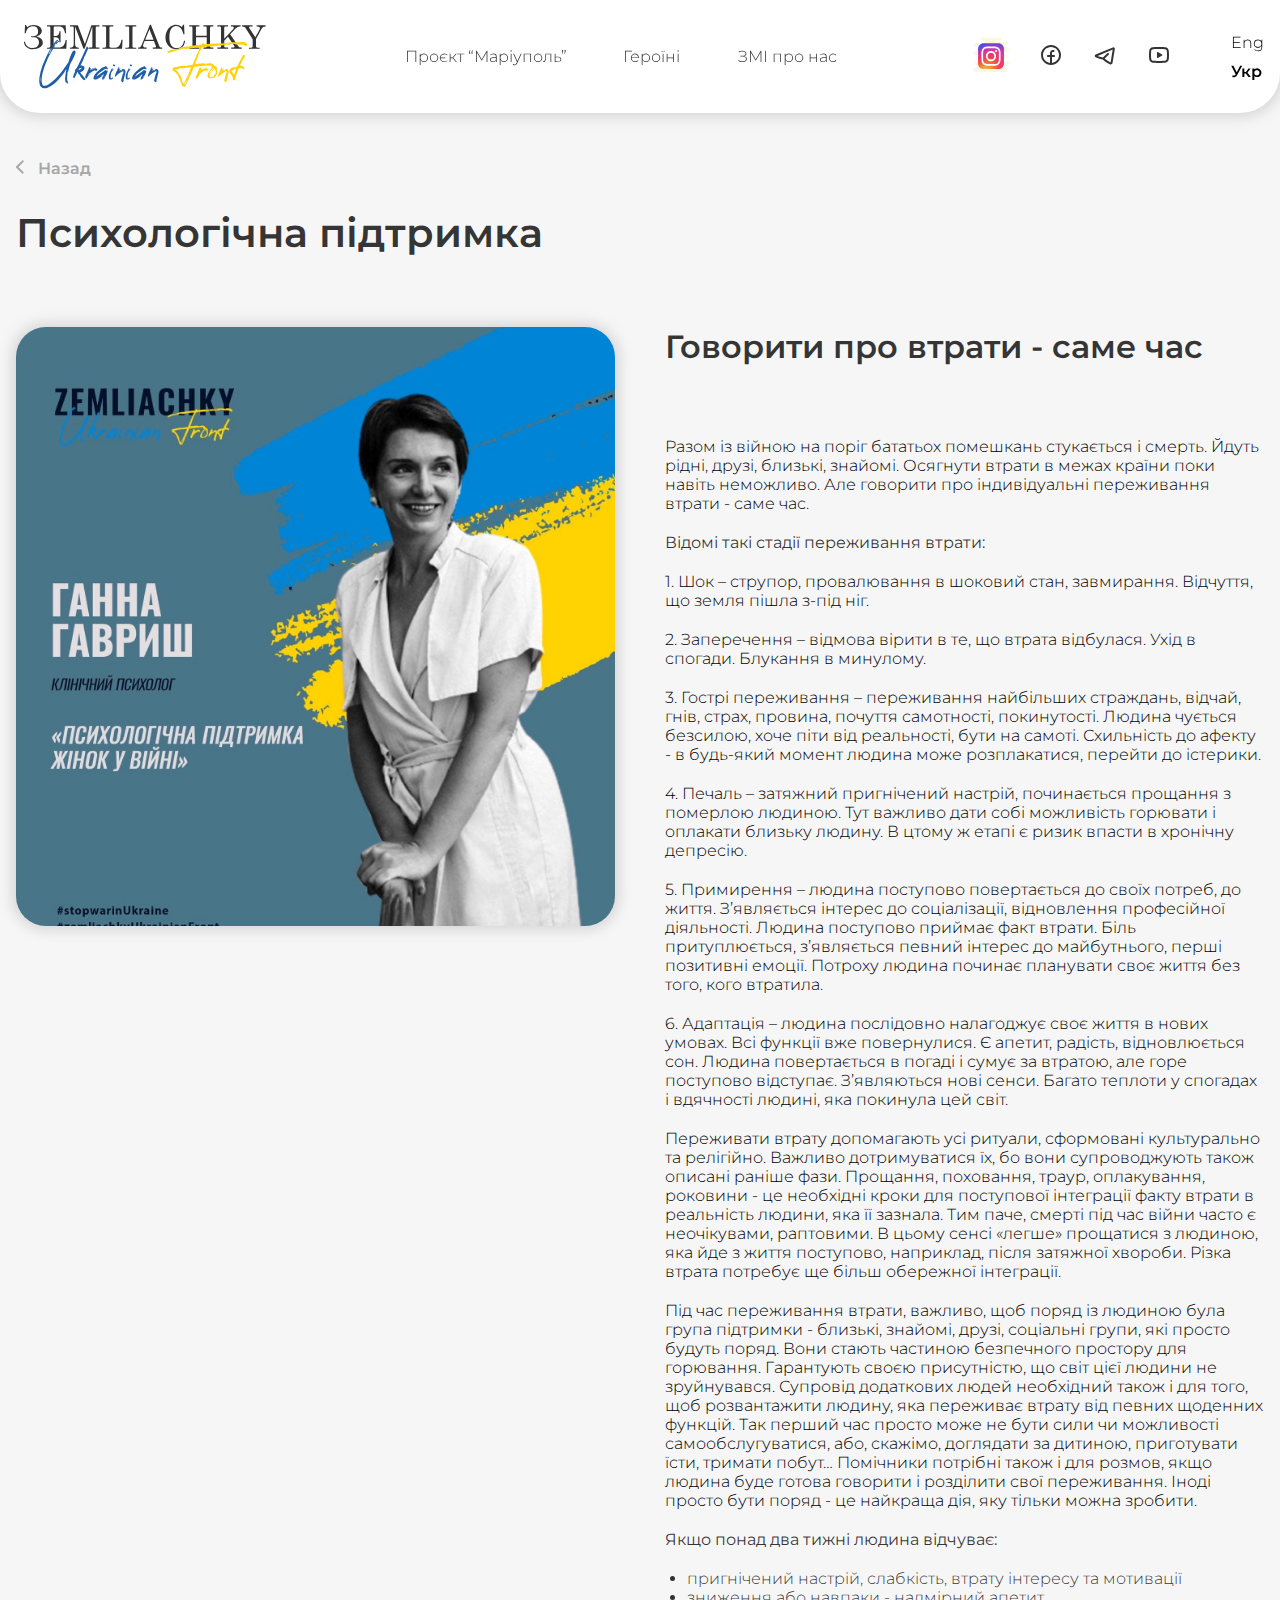
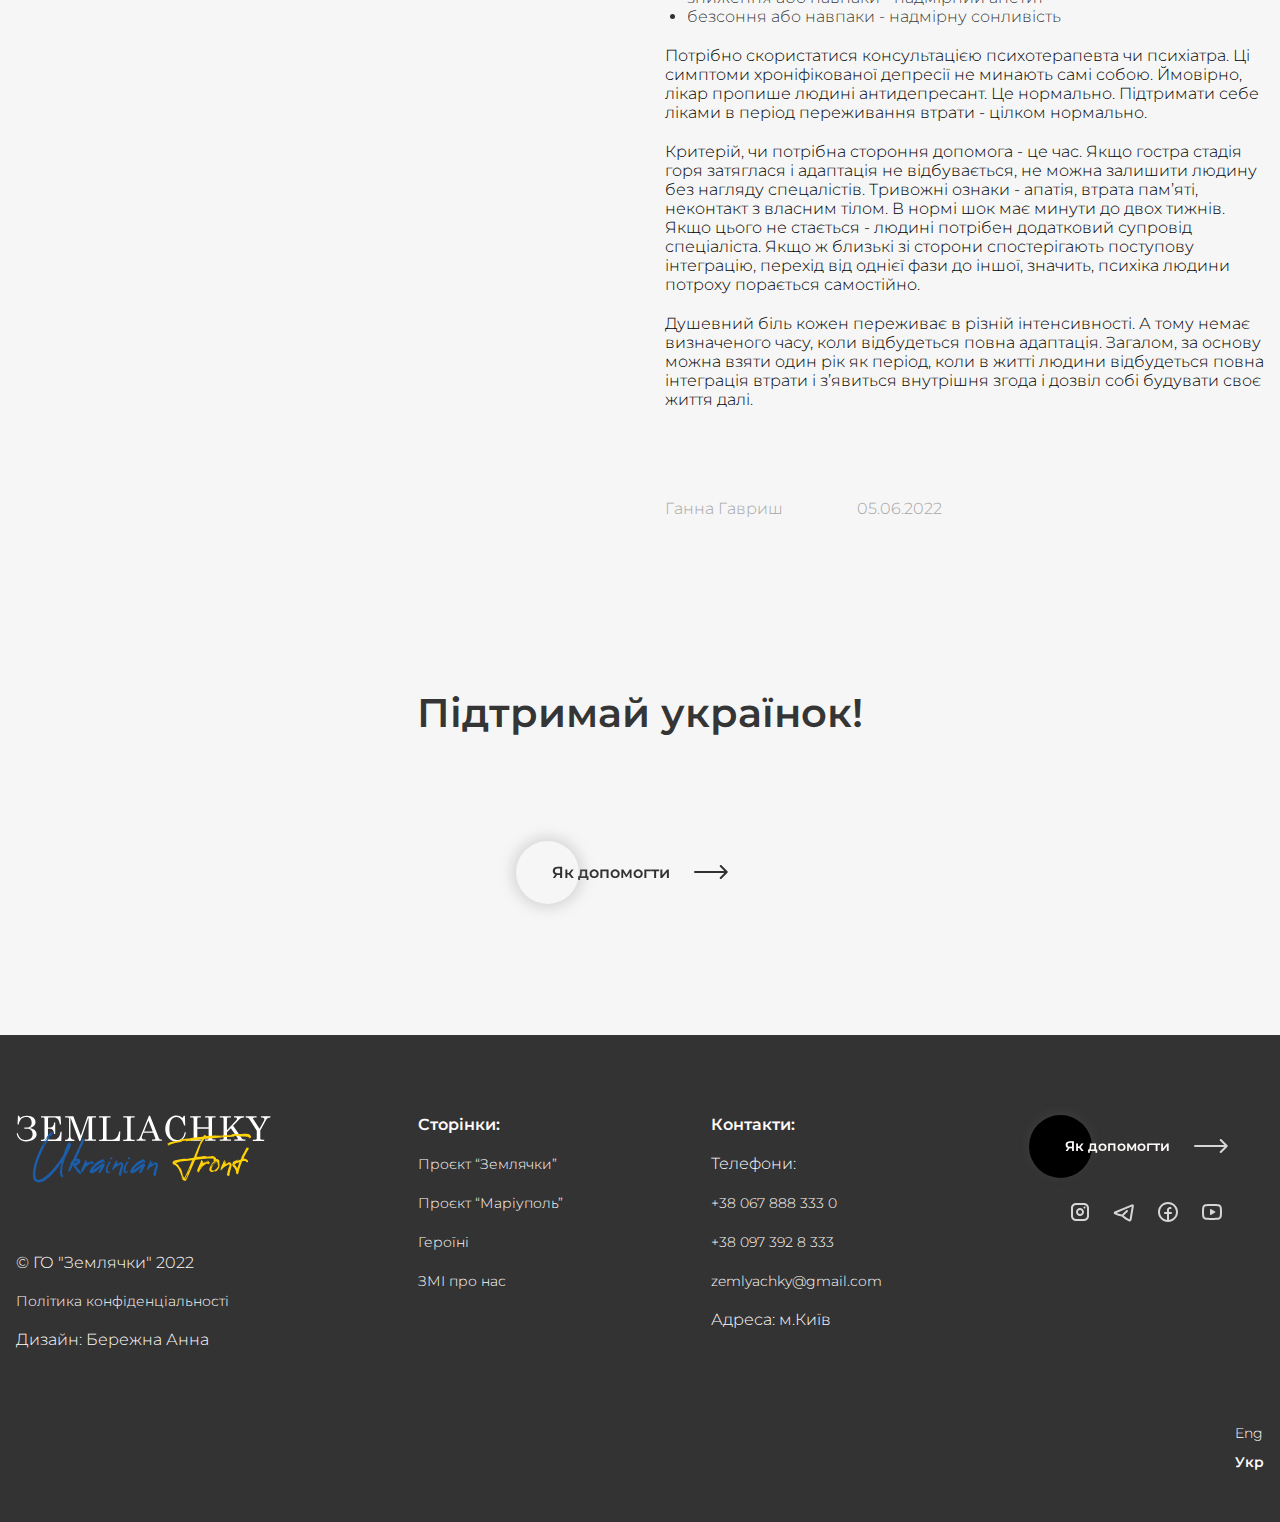
==== commit f8496701: "edits" ====
--- a/templates/article.html
+++ b/templates/article.html
@@ -19,124 +19,146 @@
   <div class="wrapper">
     <header class="header">
       <div class="container">
-        <div class="header__inner">
-          <div class="header__logo-wrapper">
-            <a class="header__logo" href="index.html">
-              <img src="../images/logo.svg" alt="Logo" />
-            </a>
-            <button class="burger__btn">
-              <svg width="31" height="27" viewBox="0 0 30 27" fill="none" xmlns="http://www.w3.org/2000/svg">
-                <rect width="31" height="3" rx="2" fill="black" />
-                <rect y="10" width="31" height="3" rx="2" fill="black" />
-                <rect y="20" width="31" height="3" rx="2" fill="black" />
-              </svg>
-            </button>
+          <div class="header__inner">
+              <div class="header__logo-wrapper">
+                  <a class="header__logo" href="../index.html">
+                      <img src="../images/logo.svg" alt="Logo">
+                  </a>
+                  <button class="burger__btn">
+                      <svg width="31" height="27" viewBox="0 0 30 27" fill="none"
+                          xmlns="http://www.w3.org/2000/svg">
+                          <rect width="31" height="3" rx="2" fill="black" />
+                          <rect y="10" width="31" height="3" rx="2" fill="black" />
+                          <rect y="20" width="31" height="3" rx="2" fill="black" />
+                      </svg>
+                  </button>
+              </div>
+              <nav class="menu">
+                  <ul class="menu__list">
+                      <li class="menu__list-item">
+                          <a class="menu__list-link" href="mariupol.html">Проєкт
+                              “Маріуполь”</a>
+                      </li>
+                      <li class="menu__list-item">
+                          <a class="menu__list-link" href="#">Героїні</a>
+                      </li>
+                      <li class="menu__list-item">
+                          <a class="menu__list-link" href="#">ЗМІ про нас</a>
+                      </li>
+                  </ul>
+              </nav>
+              <div class="social-icons">
+                  <ul class="social-icons__list">
+                      <li class="social-icons__list-item">
+                          <a class="social-icons__list-link"
+                              href="https://www.instagram.com/zemliachky.ukrainian_front/">
+                              <svg xmlns="http://www.w3.org/2000/svg" viewBox="0 0 64 64" width="36px"
+                                  height="36px">
+                                  <radialGradient id="TGwjmZMm2W~B4yrgup6jda" cx="32" cy="32.5" r="31.259"
+                                      gradientTransform="matrix(1 0 0 -1 0 64)" gradientUnits="userSpaceOnUse">
+                                      <stop offset="0" stop-color="#efdcb1" />
+                                      <stop offset="0" stop-color="#f2e0bb" />
+                                      <stop offset=".011" stop-color="#f2e0bc" />
+                                      <stop offset=".362" stop-color="#f9edd2" />
+                                      <stop offset=".699" stop-color="#fef4df" />
+                                      <stop offset="1" stop-color="#fff7e4" />
+                                  </radialGradient>
+                                  <path fill="url(#TGwjmZMm2W~B4yrgup6jda)"
+                                      d="M58,54c-1.1,0-2-0.9-2-2s0.9-2,2-2h2.5c1.9,0,3.5-1.6,3.5-3.5S62.4,43,60.5,43H50c-1.4,0-2.5-1.1-2.5-2.5	S48.6,38,50,38h8c1.7,0,3-1.3,3-3s-1.3-3-3-3H42v-6h18c2.3,0,4.2-2,4-4.4c-0.2-2.1-2.1-3.6-4.2-3.6H58c-1.1,0-2-0.9-2-2s0.9-2,2-2	h0.4c1.3,0,2.5-0.9,2.6-2.2c0.2-1.5-1-2.8-2.5-2.8h-14C43.7,9,43,8.3,43,7.5S43.7,6,44.5,6h3.9c1.3,0,2.5-0.9,2.6-2.2	C51.1,2.3,50,1,48.5,1H15.6c-1.3,0-2.5,0.9-2.6,2.2C12.9,4.7,14,6,15.5,6H19c1.1,0,2,0.9,2,2s-0.9,2-2,2H6.2c-2.1,0-4,1.5-4.2,3.6	C1.8,16,3.7,18,6,18h2.5c1.9,0,3.5,1.6,3.5,3.5S10.4,25,8.5,25H5.2c-2.1,0-4,1.5-4.2,3.6C0.8,31,2.7,33,5,33h17v11H6	c-1.7,0-3,1.3-3,3s1.3,3,3,3l0,0c1.1,0,2,0.9,2,2s-0.9,2-2,2H4.2c-2.1,0-4,1.5-4.2,3.6C-0.2,60,1.7,62,4,62h53.8	c2.1,0,4-1.5,4.2-3.6C62.2,56,60.3,54,58,54z" />
+                                  <radialGradient id="TGwjmZMm2W~B4yrgup6jdb" cx="18.51" cy="66.293" r="69.648"
+                                      gradientTransform="matrix(.6435 -.7654 .5056 .4251 -26.92 52.282)"
+                                      gradientUnits="userSpaceOnUse">
+                                      <stop offset=".073" stop-color="#eacc7b" />
+                                      <stop offset=".184" stop-color="#ecaa59" />
+                                      <stop offset=".307" stop-color="#ef802e" />
+                                      <stop offset=".358" stop-color="#ef6d3a" />
+                                      <stop offset=".46" stop-color="#f04b50" />
+                                      <stop offset=".516" stop-color="#f03e58" />
+                                      <stop offset=".689" stop-color="#db359e" />
+                                      <stop offset=".724" stop-color="#ce37a4" />
+                                      <stop offset=".789" stop-color="#ac3cb4" />
+                                      <stop offset=".877" stop-color="#7544cf" />
+                                      <stop offset=".98" stop-color="#2b4ff2" />
+                                  </radialGradient>
+                                  <path fill="url(#TGwjmZMm2W~B4yrgup6jdb)"
+                                      d="M45,57H19c-5.5,0-10-4.5-10-10V21c0-5.5,4.5-10,10-10h26c5.5,0,10,4.5,10,10v26C55,52.5,50.5,57,45,57z" />
+                                  <path fill="#fff"
+                                      d="M32,20c4.6,0,5.1,0,6.9,0.1c1.7,0.1,2.6,0.4,3.2,0.6c0.8,0.3,1.4,0.7,2,1.3c0.6,0.6,1,1.2,1.3,2 c0.2,0.6,0.5,1.5,0.6,3.2C46,28.9,46,29.4,46,34s0,5.1-0.1,6.9c-0.1,1.7-0.4,2.6-0.6,3.2c-0.3,0.8-0.7,1.4-1.3,2 c-0.6,0.6-1.2,1-2,1.3c-0.6,0.2-1.5,0.5-3.2,0.6C37.1,48,36.6,48,32,48s-5.1,0-6.9-0.1c-1.7-0.1-2.6-0.4-3.2-0.6 c-0.8-0.3-1.4-0.7-2-1.3c-0.6-0.6-1-1.2-1.3-2c-0.2-0.6-0.5-1.5-0.6-3.2C18,39.1,18,38.6,18,34s0-5.1,0.1-6.9 c0.1-1.7,0.4-2.6,0.6-3.2c0.3-0.8,0.7-1.4,1.3-2c0.6-0.6,1.2-1,2-1.3c0.6-0.2,1.5-0.5,3.2-0.6C26.9,20,27.4,20,32,20 M32,17 c-4.6,0-5.2,0-7,0.1c-1.8,0.1-3,0.4-4.1,0.8c-1.1,0.4-2.1,1-3,2s-1.5,1.9-2,3c-0.4,1.1-0.7,2.3-0.8,4.1C15,28.8,15,29.4,15,34 s0,5.2,0.1,7c0.1,1.8,0.4,3,0.8,4.1c0.4,1.1,1,2.1,2,3c0.9,0.9,1.9,1.5,3,2c1.1,0.4,2.3,0.7,4.1,0.8c1.8,0.1,2.4,0.1,7,0.1 s5.2,0,7-0.1c1.8-0.1,3-0.4,4.1-0.8c1.1-0.4,2.1-1,3-2c0.9-0.9,1.5-1.9,2-3c0.4-1.1,0.7-2.3,0.8-4.1c0.1-1.8,0.1-2.4,0.1-7 s0-5.2-0.1-7c-0.1-1.8-0.4-3-0.8-4.1c-0.4-1.1-1-2.1-2-3s-1.9-1.5-3-2c-1.1-0.4-2.3-0.7-4.1-0.8C37.2,17,36.6,17,32,17L32,17z" />
+                                  <path fill="#fff"
+                                      d="M32,25c-5,0-9,4-9,9s4,9,9,9s9-4,9-9S37,25,32,25z M32,40c-3.3,0-6-2.7-6-6s2.7-6,6-6s6,2.7,6,6S35.3,40,32,40 z" />
+                                  <circle cx="41" cy="25" r="2" fill="#fff" />
+                              </svg>
+                          </a>
+                      </li>
+                      <li class="social-icons__list-item">
+                          <a class="social-icons__list-link" href="#">
+                              <svg width="24" height="25" viewBox="0 0 24 25" fill="none"
+                                  xmlns="http://www.w3.org/2000/svg">
+                                  <g clip-path="url(#clip0_1401_6702)">
+                                      <path fill-rule="evenodd" clip-rule="evenodd"
+                                          d="M4 12.9551C4 8.5368 7.58172 4.95508 12 4.95508C16.4183 4.95508 20 8.5368 20 12.9551C20 17.0347 16.9463 20.4011 13 20.8932V14.9551H15C15.5523 14.9551 16 14.5074 16 13.9551C16 13.4028 15.5523 12.9551 15 12.9551H13V10.9551C13 10.4028 13.4477 9.95508 14 9.95508H14.5C15.0523 9.95508 15.5 9.50736 15.5 8.95508C15.5 8.4028 15.0523 7.95508 14.5 7.95508H14C12.3431 7.95508 11 9.29823 11 10.9551V12.9551H9C8.44772 12.9551 8 13.4028 8 13.9551C8 14.5074 8.44772 14.9551 9 14.9551H11V20.8932C7.05369 20.4011 4 17.0347 4 12.9551ZM12 22.9551C17.5228 22.9551 22 18.4779 22 12.9551C22 7.43223 17.5228 2.95508 12 2.95508C6.47715 2.95508 2 7.43223 2 12.9551C2 18.4779 6.47715 22.9551 12 22.9551Z"
+                                          fill="black" fill-opacity="0.8" />
+                                  </g>
+                                  <defs>
+                                      <clipPath id="clip0_1401_6702">
+                                          <rect width="24" height="24" fill="white"
+                                              transform="translate(0 0.955078)" />
+                                      </clipPath>
+                                  </defs>
+                              </svg>
+                          </a>
+                      </li>
+                      <li class="social-icons__list-item">
+                          <a class="social-icons__list-link" href="#">
+                              <svg width="24" height="25" viewBox="0 0 24 25" fill="none"
+                                  xmlns="http://www.w3.org/2000/svg">
+                                  <path fill-rule="evenodd" clip-rule="evenodd"
+                                      d="M21.8394 7.01147C22.0315 5.84678 20.8652 4.92685 19.7773 5.38492L2.67703 12.5851C1.48461 13.0871 1.42351 14.8109 2.67788 15.3309C3.60596 15.7156 5.02633 16.2797 6.45085 16.7494C7.61932 17.1346 8.8931 17.4922 9.91353 17.5934C10.1929 17.9276 10.5445 18.2486 10.9017 18.5423C11.4487 18.9922 12.1074 19.4563 12.7873 19.9006C14.1489 20.7903 15.6597 21.6416 16.678 22.1947C17.8949 22.8557 19.3517 22.0946 19.5705 20.7682L21.8394 7.01147ZM4.59485 13.9476L19.7186 7.57967L17.6009 20.42C16.6024 19.877 15.163 19.0638 13.8813 18.2264C13.2329 17.8026 12.6407 17.383 12.172 16.9976C12.0051 16.8603 11.8638 16.7353 11.7461 16.6234L15.7072 12.6622C16.0977 12.2717 16.0977 11.6385 15.7072 11.248C15.3167 10.8574 14.6835 10.8574 14.293 11.248L9.95476 15.5862C9.22132 15.4924 8.19888 15.2198 7.07709 14.85C6.21377 14.5653 5.34574 14.242 4.59485 13.9476Z"
+                                      fill="black" fill-opacity="0.8" />
+                              </svg>
+                          </a>
+                      </li>
+                      <li class="social-icons__list-item">
+                          <a class="social-icons__list-link" href="#">
+                              <svg width="24" height="25" viewBox="0 0 24 25" fill="none"
+                                  xmlns="http://www.w3.org/2000/svg">
+                                  <g clip-path="url(#clip0_1401_6713)">
+                                      <path
+                                          d="M12 4.95508C12.8554 4.95508 13.7316 4.9775 14.5817 5.01285L15.5861 5.06086L16.5475 5.11765L17.4476 5.17956L18.2685 5.24295C20.1065 5.3921 21.5836 6.8145 21.7633 8.66617L21.8031 9.09071L21.8781 10.0007C21.9482 10.9439 22 11.9724 22 12.9551C22 13.9377 21.9482 14.9663 21.8781 15.9095L21.8031 16.8194C21.79 16.9647 21.7767 17.1065 21.7633 17.244C21.5836 19.0957 20.1065 20.5181 18.2685 20.6672L17.4476 20.7306L16.5475 20.7925L15.5861 20.8493L14.5817 20.8973C13.7316 20.9327 12.8554 20.9551 12 20.9551C11.1446 20.9551 10.2684 20.9327 9.41834 20.8973L8.41386 20.8493L7.45253 20.7925L6.5524 20.7306L5.7315 20.6672C3.89351 20.5181 2.4164 19.0957 2.23668 17.244L2.19692 16.8194L2.12192 15.9095C2.0518 14.9663 2 13.9377 2 12.9551C2 11.9724 2.0518 10.9439 2.12192 10.0007L2.19692 9.09071C2.21003 8.94541 2.22333 8.80369 2.23668 8.66617C2.4164 6.8145 3.89351 5.3921 5.7315 5.24295L6.5524 5.17956L7.45253 5.11765L8.41385 5.06086L9.41834 5.01285C10.2684 4.9775 11.1446 4.95508 12 4.95508ZM12 6.95508C11.1746 6.95508 10.3259 6.9768 9.49966 7.01119L8.52183 7.05795L7.5831 7.11339L6.70106 7.17403L5.89327 7.23639C5.00396 7.30856 4.31194 7.98757 4.22732 8.85938C4.11002 10.068 4 11.5732 4 12.9551C4 14.337 4.11002 15.8422 4.22732 17.0508C4.31194 17.9226 5.00396 18.6016 5.89327 18.6738L6.70106 18.7361L7.5831 18.7968L8.52183 18.8522L9.49966 18.899C10.3259 18.9334 11.1746 18.9551 12 18.9551C12.8253 18.9551 13.6741 18.9334 14.5003 18.899L15.4782 18.8522L16.4169 18.7968L17.2989 18.7361L18.1067 18.6738C18.996 18.6016 19.6881 17.9226 19.7727 17.0508C19.89 15.8422 20 14.337 20 12.9551C20 11.5732 19.89 10.068 19.7727 8.85938C19.6881 7.98757 18.996 7.30856 18.1067 7.23639L17.2989 7.17403L16.4169 7.11339L15.4782 7.05795L14.5003 7.01119C13.6741 6.9768 12.8253 6.95508 12 6.95508ZM10 10.5302C10 10.0991 10.4356 9.81891 10.8188 9.97123L10.9 10.0106L15.1 12.4355C15.4692 12.6486 15.4976 13.157 15.1852 13.4156L15.1 13.4747L10.9 15.8996C10.5267 16.1151 10.0662 15.878 10.0065 15.4699L10 15.38V10.5302Z"
+                                          fill="black" fill-opacity="0.8" />
+                                  </g>
+                                  <defs>
+                                      <clipPath id="clip0_1401_6713">
+                                          <rect width="24" height="24" fill="white"
+                                              transform="translate(0 0.955078)" />
+                                      </clipPath>
+                                  </defs>
+                              </svg>
+                          </a>
+                      </li>
+                  </ul>
+              </div>
+              <div class="language">
+                  <ul class="language__list">
+                      <li class="language__list-item">
+                          <a class="language__list-link" href="#">Eng</a>
+                      </li>
+                      <li class="language__list-item">
+                          <a class="language__list-link--active" href="#">Укр</a>
+                      </li>
+                  </ul>
+              </div>
+              <!-- <div class="language">
+                  <ul class="select-language__list">
+                      <li class="select-language__list-item">Eng</li>
+                  </ul>
+                  <button class="select-language">
+                      Укр
+                  </button>
+              </div> -->
           </div>
-          <nav class="menu">
-            <ul class="menu__list">
-              <li class="menu__list-item">
-                <a class="menu__list-link" href="mariupol.html">Проєкт “Маріуполь”</a>
-              </li>
-              <li class="menu__list-item">
-                <a class="menu__list-link" href="#">Героїні</a>
-              </li>
-              <li class="menu__list-item">
-                <a class="menu__list-link" href="#">ЗМІ про нас</a>
-              </li>
-            </ul>
-          </nav>
-          <div class="social-icons">
-            <ul class="social-icons__list">
-              <li class="social-icons__list-item">
-                <a class="social-icons__list-link" href="https://www.instagram.com/zemliachky.ukrainian_front/">
-                  <svg xmlns="http://www.w3.org/2000/svg" viewBox="0 0 64 64" width="36px" height="36px">
-                    <radialGradient id="TGwjmZMm2W~B4yrgup6jda" cx="32" cy="32.5" r="31.259"
-                      gradientTransform="matrix(1 0 0 -1 0 64)" gradientUnits="userSpaceOnUse">
-                      <stop offset="0" stop-color="#efdcb1" />
-                      <stop offset="0" stop-color="#f2e0bb" />
-                      <stop offset=".011" stop-color="#f2e0bc" />
-                      <stop offset=".362" stop-color="#f9edd2" />
-                      <stop offset=".699" stop-color="#fef4df" />
-                      <stop offset="1" stop-color="#fff7e4" />
-                    </radialGradient>
-                    <path fill="url(#TGwjmZMm2W~B4yrgup6jda)"
-                      d="M58,54c-1.1,0-2-0.9-2-2s0.9-2,2-2h2.5c1.9,0,3.5-1.6,3.5-3.5S62.4,43,60.5,43H50c-1.4,0-2.5-1.1-2.5-2.5	S48.6,38,50,38h8c1.7,0,3-1.3,3-3s-1.3-3-3-3H42v-6h18c2.3,0,4.2-2,4-4.4c-0.2-2.1-2.1-3.6-4.2-3.6H58c-1.1,0-2-0.9-2-2s0.9-2,2-2	h0.4c1.3,0,2.5-0.9,2.6-2.2c0.2-1.5-1-2.8-2.5-2.8h-14C43.7,9,43,8.3,43,7.5S43.7,6,44.5,6h3.9c1.3,0,2.5-0.9,2.6-2.2	C51.1,2.3,50,1,48.5,1H15.6c-1.3,0-2.5,0.9-2.6,2.2C12.9,4.7,14,6,15.5,6H19c1.1,0,2,0.9,2,2s-0.9,2-2,2H6.2c-2.1,0-4,1.5-4.2,3.6	C1.8,16,3.7,18,6,18h2.5c1.9,0,3.5,1.6,3.5,3.5S10.4,25,8.5,25H5.2c-2.1,0-4,1.5-4.2,3.6C0.8,31,2.7,33,5,33h17v11H6	c-1.7,0-3,1.3-3,3s1.3,3,3,3l0,0c1.1,0,2,0.9,2,2s-0.9,2-2,2H4.2c-2.1,0-4,1.5-4.2,3.6C-0.2,60,1.7,62,4,62h53.8	c2.1,0,4-1.5,4.2-3.6C62.2,56,60.3,54,58,54z" />
-                    <radialGradient id="TGwjmZMm2W~B4yrgup6jdb" cx="18.51" cy="66.293" r="69.648"
-                      gradientTransform="matrix(.6435 -.7654 .5056 .4251 -26.92 52.282)" gradientUnits="userSpaceOnUse">
-                      <stop offset=".073" stop-color="#eacc7b" />
-                      <stop offset=".184" stop-color="#ecaa59" />
-                      <stop offset=".307" stop-color="#ef802e" />
-                      <stop offset=".358" stop-color="#ef6d3a" />
-                      <stop offset=".46" stop-color="#f04b50" />
-                      <stop offset=".516" stop-color="#f03e58" />
-                      <stop offset=".689" stop-color="#db359e" />
-                      <stop offset=".724" stop-color="#ce37a4" />
-                      <stop offset=".789" stop-color="#ac3cb4" />
-                      <stop offset=".877" stop-color="#7544cf" />
-                      <stop offset=".98" stop-color="#2b4ff2" />
-                    </radialGradient>
-                    <path fill="url(#TGwjmZMm2W~B4yrgup6jdb)"
-                      d="M45,57H19c-5.5,0-10-4.5-10-10V21c0-5.5,4.5-10,10-10h26c5.5,0,10,4.5,10,10v26C55,52.5,50.5,57,45,57z" />
-                    <path fill="#fff"
-                      d="M32,20c4.6,0,5.1,0,6.9,0.1c1.7,0.1,2.6,0.4,3.2,0.6c0.8,0.3,1.4,0.7,2,1.3c0.6,0.6,1,1.2,1.3,2 c0.2,0.6,0.5,1.5,0.6,3.2C46,28.9,46,29.4,46,34s0,5.1-0.1,6.9c-0.1,1.7-0.4,2.6-0.6,3.2c-0.3,0.8-0.7,1.4-1.3,2 c-0.6,0.6-1.2,1-2,1.3c-0.6,0.2-1.5,0.5-3.2,0.6C37.1,48,36.6,48,32,48s-5.1,0-6.9-0.1c-1.7-0.1-2.6-0.4-3.2-0.6 c-0.8-0.3-1.4-0.7-2-1.3c-0.6-0.6-1-1.2-1.3-2c-0.2-0.6-0.5-1.5-0.6-3.2C18,39.1,18,38.6,18,34s0-5.1,0.1-6.9 c0.1-1.7,0.4-2.6,0.6-3.2c0.3-0.8,0.7-1.4,1.3-2c0.6-0.6,1.2-1,2-1.3c0.6-0.2,1.5-0.5,3.2-0.6C26.9,20,27.4,20,32,20 M32,17 c-4.6,0-5.2,0-7,0.1c-1.8,0.1-3,0.4-4.1,0.8c-1.1,0.4-2.1,1-3,2s-1.5,1.9-2,3c-0.4,1.1-0.7,2.3-0.8,4.1C15,28.8,15,29.4,15,34 s0,5.2,0.1,7c0.1,1.8,0.4,3,0.8,4.1c0.4,1.1,1,2.1,2,3c0.9,0.9,1.9,1.5,3,2c1.1,0.4,2.3,0.7,4.1,0.8c1.8,0.1,2.4,0.1,7,0.1 s5.2,0,7-0.1c1.8-0.1,3-0.4,4.1-0.8c1.1-0.4,2.1-1,3-2c0.9-0.9,1.5-1.9,2-3c0.4-1.1,0.7-2.3,0.8-4.1c0.1-1.8,0.1-2.4,0.1-7 s0-5.2-0.1-7c-0.1-1.8-0.4-3-0.8-4.1c-0.4-1.1-1-2.1-2-3s-1.9-1.5-3-2c-1.1-0.4-2.3-0.7-4.1-0.8C37.2,17,36.6,17,32,17L32,17z" />
-                    <path fill="#fff"
-                      d="M32,25c-5,0-9,4-9,9s4,9,9,9s9-4,9-9S37,25,32,25z M32,40c-3.3,0-6-2.7-6-6s2.7-6,6-6s6,2.7,6,6S35.3,40,32,40 z" />
-                    <circle cx="41" cy="25" r="2" fill="#fff" />
-                  </svg>
-                </a>
-              </li>
-              <li class="social-icons__list-item">
-                <a class="social-icons__list-link" href="#">
-                  <svg width="24" height="25" viewBox="0 0 24 25" fill="none" xmlns="http://www.w3.org/2000/svg">
-                    <g clip-path="url(#clip0_1401_6702)">
-                      <path fill-rule="evenodd" clip-rule="evenodd"
-                        d="M4 12.9551C4 8.5368 7.58172 4.95508 12 4.95508C16.4183 4.95508 20 8.5368 20 12.9551C20 17.0347 16.9463 20.4011 13 20.8932V14.9551H15C15.5523 14.9551 16 14.5074 16 13.9551C16 13.4028 15.5523 12.9551 15 12.9551H13V10.9551C13 10.4028 13.4477 9.95508 14 9.95508H14.5C15.0523 9.95508 15.5 9.50736 15.5 8.95508C15.5 8.4028 15.0523 7.95508 14.5 7.95508H14C12.3431 7.95508 11 9.29823 11 10.9551V12.9551H9C8.44772 12.9551 8 13.4028 8 13.9551C8 14.5074 8.44772 14.9551 9 14.9551H11V20.8932C7.05369 20.4011 4 17.0347 4 12.9551ZM12 22.9551C17.5228 22.9551 22 18.4779 22 12.9551C22 7.43223 17.5228 2.95508 12 2.95508C6.47715 2.95508 2 7.43223 2 12.9551C2 18.4779 6.47715 22.9551 12 22.9551Z"
-                        fill="black" fill-opacity="0.8" />
-                    </g>
-                    <defs>
-                      <clipPath id="clip0_1401_6702">
-                        <rect width="24" height="24" fill="white" transform="translate(0 0.955078)" />
-                      </clipPath>
-                    </defs>
-                  </svg>
-                </a>
-              </li>
-              <li class="social-icons__list-item">
-                <a class="social-icons__list-link" href="#">
-                  <svg width="24" height="25" viewBox="0 0 24 25" fill="none" xmlns="http://www.w3.org/2000/svg">
-                    <path fill-rule="evenodd" clip-rule="evenodd"
-                      d="M21.8394 7.01147C22.0315 5.84678 20.8652 4.92685 19.7773 5.38492L2.67703 12.5851C1.48461 13.0871 1.42351 14.8109 2.67788 15.3309C3.60596 15.7156 5.02633 16.2797 6.45085 16.7494C7.61932 17.1346 8.8931 17.4922 9.91353 17.5934C10.1929 17.9276 10.5445 18.2486 10.9017 18.5423C11.4487 18.9922 12.1074 19.4563 12.7873 19.9006C14.1489 20.7903 15.6597 21.6416 16.678 22.1947C17.8949 22.8557 19.3517 22.0946 19.5705 20.7682L21.8394 7.01147ZM4.59485 13.9476L19.7186 7.57967L17.6009 20.42C16.6024 19.877 15.163 19.0638 13.8813 18.2264C13.2329 17.8026 12.6407 17.383 12.172 16.9976C12.0051 16.8603 11.8638 16.7353 11.7461 16.6234L15.7072 12.6622C16.0977 12.2717 16.0977 11.6385 15.7072 11.248C15.3167 10.8574 14.6835 10.8574 14.293 11.248L9.95476 15.5862C9.22132 15.4924 8.19888 15.2198 7.07709 14.85C6.21377 14.5653 5.34574 14.242 4.59485 13.9476Z"
-                      fill="black" fill-opacity="0.8" />
-                  </svg>
-                </a>
-              </li>
-              <li class="social-icons__list-item">
-                <a class="social-icons__list-link" href="#">
-                  <svg width="24" height="25" viewBox="0 0 24 25" fill="none" xmlns="http://www.w3.org/2000/svg">
-                    <g clip-path="url(#clip0_1401_6713)">
-                      <path
-                        d="M12 4.95508C12.8554 4.95508 13.7316 4.9775 14.5817 5.01285L15.5861 5.06086L16.5475 5.11765L17.4476 5.17956L18.2685 5.24295C20.1065 5.3921 21.5836 6.8145 21.7633 8.66617L21.8031 9.09071L21.8781 10.0007C21.9482 10.9439 22 11.9724 22 12.9551C22 13.9377 21.9482 14.9663 21.8781 15.9095L21.8031 16.8194C21.79 16.9647 21.7767 17.1065 21.7633 17.244C21.5836 19.0957 20.1065 20.5181 18.2685 20.6672L17.4476 20.7306L16.5475 20.7925L15.5861 20.8493L14.5817 20.8973C13.7316 20.9327 12.8554 20.9551 12 20.9551C11.1446 20.9551 10.2684 20.9327 9.41834 20.8973L8.41386 20.8493L7.45253 20.7925L6.5524 20.7306L5.7315 20.6672C3.89351 20.5181 2.4164 19.0957 2.23668 17.244L2.19692 16.8194L2.12192 15.9095C2.0518 14.9663 2 13.9377 2 12.9551C2 11.9724 2.0518 10.9439 2.12192 10.0007L2.19692 9.09071C2.21003 8.94541 2.22333 8.80369 2.23668 8.66617C2.4164 6.8145 3.89351 5.3921 5.7315 5.24295L6.5524 5.17956L7.45253 5.11765L8.41385 5.06086L9.41834 5.01285C10.2684 4.9775 11.1446 4.95508 12 4.95508ZM12 6.95508C11.1746 6.95508 10.3259 6.9768 9.49966 7.01119L8.52183 7.05795L7.5831 7.11339L6.70106 7.17403L5.89327 7.23639C5.00396 7.30856 4.31194 7.98757 4.22732 8.85938C4.11002 10.068 4 11.5732 4 12.9551C4 14.337 4.11002 15.8422 4.22732 17.0508C4.31194 17.9226 5.00396 18.6016 5.89327 18.6738L6.70106 18.7361L7.5831 18.7968L8.52183 18.8522L9.49966 18.899C10.3259 18.9334 11.1746 18.9551 12 18.9551C12.8253 18.9551 13.6741 18.9334 14.5003 18.899L15.4782 18.8522L16.4169 18.7968L17.2989 18.7361L18.1067 18.6738C18.996 18.6016 19.6881 17.9226 19.7727 17.0508C19.89 15.8422 20 14.337 20 12.9551C20 11.5732 19.89 10.068 19.7727 8.85938C19.6881 7.98757 18.996 7.30856 18.1067 7.23639L17.2989 7.17403L16.4169 7.11339L15.4782 7.05795L14.5003 7.01119C13.6741 6.9768 12.8253 6.95508 12 6.95508ZM10 10.5302C10 10.0991 10.4356 9.81891 10.8188 9.97123L10.9 10.0106L15.1 12.4355C15.4692 12.6486 15.4976 13.157 15.1852 13.4156L15.1 13.4747L10.9 15.8996C10.5267 16.1151 10.0662 15.878 10.0065 15.4699L10 15.38V10.5302Z"
-                        fill="black" fill-opacity="0.8" />
-                    </g>
-                    <defs>
-                      <clipPath id="clip0_1401_6713">
-                        <rect width="24" height="24" fill="white" transform="translate(0 0.955078)" />
-                      </clipPath>
-                    </defs>
-                  </svg>
-                </a>
-              </li>
-            </ul>
-          </div>
-          <div class="language">
-            <button class="select-language">Укр</button>
-            <ul class="select-language__list">
-              <li class="select-language__list-item">Eng</li>
-            </ul>
-          </div>
-        </div>
       </div>
-    </header>
+  </header>
     <main class="main">
       <section class="article">
         <div class="container">
@@ -294,144 +316,162 @@
     </main>
     <footer class="footer">
       <div class="container">
-        <div class="footer__inner">
-          <div class="footer__info">
-            <a class="footer__logo" href="index.html">
-              <img src="../images/footer-logo.svg" alt="Logo" />
-            </a>
-            <div class="footer__copyright-wrapper">
-              <p class="footer__copyright">© ГО "Землячки" 2022</p>
-              <a class="footer__privacy-policy" href="privacy-policy.html">Політика конфіденціальності</a>
-              <p class="footer__copyright-author">Дизайн: Бережна Анна</p>
-            </div>
+          <div class="footer__inner">
+              <div class="footer__info">
+                  <a class="footer__logo" href="../index.html">
+                      <img src="../images/footer-logo.svg" alt="Logo">
+                  </a>
+                  <div class="footer__copyright-wrapper">
+                      <p class="footer__copyright">© ГО "Землячки" 2022</p>
+                      <a class="footer__privacy-policy" href="privacy-policy.html">Політика
+                          конфіденціальності</a>
+                      <p class="footer__copyright-author">Дизайн: Бережна Анна</p>
+                  </div>
+              </div>
+              <div class="footer__nav">
+                  <h6 class="footer__nav-title">Сторінки:</h6>
+                  <nav class="footer__nav">
+                      <ul class="footer__nav-list">
+                          <li class="footer__nav-list-item">
+                              <a class="footer__nav-list-link" href="../index.html">Проєкт “Землячки”</a>
+                          </li>
+                          <li class="footer__nav-list-item">
+                              <a class="footer__nav-list-link" href="mariupol.html">Проєкт
+                                  “Маріуполь”</a>
+                          </li>
+                          <li class="footer__nav-list-item">
+                              <a class="footer__nav-list-link" href="#">Героїні</a>
+                          </li>
+                          <li class="footer__nav-list-item">
+                              <a class="footer__nav-list-link" href="#">ЗМІ про нас</a>
+                          </li>
+                      </ul>
+                  </nav>
+              </div>
+              <div class="footer__contacts">
+                  <h6 class="footer__contacts-title">Контакти:</h6>
+                  <ul class="footer__contacts-list">
+                      <li class="footer__contacts-list-item">
+                          Телефони:
+                      </li>
+                      <li class="footer__contacts-list-item">
+                          <a href="tel:+380678883330" class="footer__contacts-list-link">
+                              +38 067 888 333 0
+                          </a>
+                      </li>
+                      <li class="footer__contacts-list-item">
+                          <a href="tel:+380973928333" class="footer__contacts-list-link">
+                              +38 097 392 8 333
+                          </a>
+                      </li>
+                      <li class="footer__contacts-list-item">
+                          <a href="mailto:zemlyachky@gmail.com" class="footer__contacts-list-link">
+                              zemlyachky@gmail.com
+                          </a>
+                      </li>
+                      <li class="footer__contacts-list-item">Адреса: м.Київ</li>
+                  </ul>
+              </div>
+              <div class="footer__social">
+                  <a class="footer__help-btn" href="payment-for-zemliachky.html">Як допомогти
+                      <span>
+                          <svg width="34" height="14" viewBox="0 0 34 14" fill="none"
+                              xmlns="http://www.w3.org/2000/svg">
+                              <path d="M1 7L32.75 7M32.75 7L26.75 1M32.75 7L26.75 13" stroke="white"
+                                  stroke-opacity="0.8" stroke-width="2" stroke-linecap="round"
+                                  stroke-linejoin="round" />
+                          </svg>
+                      </span>
+                  </a>
+                  <ul class="footer__social-icons">
+                      <li class="social-icon">
+                          <a class="social-icon__link"
+                              href="https://www.instagram.com/zemliachky.ukrainian_front/">
+                              <svg width="24" height="25" viewBox="0 0 24 25" fill="none"
+                                  xmlns="http://www.w3.org/2000/svg">
+                                  <g clip-path="url(#clip0_1401_6696)">
+                                      <path fill-rule="evenodd" clip-rule="evenodd"
+                                          d="M16 3.95508C18.7614 3.95508 21 6.19366 21 8.95508V16.9551C21 19.7165 18.7614 21.9551 16 21.9551H8C5.23858 21.9551 3 19.7165 3 16.9551V8.95508C3 6.19366 5.23858 3.95508 8 3.95508H16ZM16 5.95508H8C6.34315 5.95508 5 7.29823 5 8.95508V16.9551C5 18.612 6.34315 19.9551 8 19.9551H16C17.6569 19.9551 19 18.612 19 16.9551V8.95508C19 7.29823 17.6569 5.95508 16 5.95508ZM12 8.95508C14.2091 8.95508 16 10.7459 16 12.9551C16 15.1642 14.2091 16.9551 12 16.9551C9.79086 16.9551 8 15.1642 8 12.9551C8 10.7459 9.79086 8.95508 12 8.95508ZM12 10.9551C10.8954 10.9551 10 11.8505 10 12.9551C10 14.0597 10.8954 14.9551 12 14.9551C13.1046 14.9551 14 14.0597 14 12.9551C14 11.8505 13.1046 10.9551 12 10.9551ZM16.5 7.45508C17.0523 7.45508 17.5 7.9028 17.5 8.45508C17.5 9.00736 17.0523 9.45508 16.5 9.45508C15.9477 9.45508 15.5 9.00736 15.5 8.45508C15.5 7.9028 15.9477 7.45508 16.5 7.45508Z"
+                                          fill="white" fill-opacity="0.8" />
+                                  </g>
+                                  <defs>
+                                      <clipPath id="clip0_1401_6696">
+                                          <rect width="24" height="24" fill="white"
+                                              transform="translate(0 0.955078)" />
+                                      </clipPath>
+                                  </defs>
+                              </svg>
+                          </a>
+                      </li>
+                      <li class="social-icon">
+                          <a class="social-icon__link" href="#">
+                              <svg width="24" height="25" viewBox="0 0 24 25" fill="none"
+                                  xmlns="http://www.w3.org/2000/svg">
+                                  <path fill-rule="evenodd" clip-rule="evenodd"
+                                      d="M21.8394 7.01147C22.0315 5.84678 20.8652 4.92685 19.7773 5.38492L2.67703 12.5851C1.48461 13.0871 1.42351 14.8109 2.67788 15.3309C3.60596 15.7156 5.02633 16.2797 6.45085 16.7494C7.61932 17.1346 8.8931 17.4922 9.91353 17.5934C10.1929 17.9276 10.5445 18.2486 10.9017 18.5423C11.4487 18.9922 12.1074 19.4563 12.7873 19.9006C14.1489 20.7903 15.6597 21.6416 16.678 22.1947C17.8949 22.8557 19.3517 22.0946 19.5705 20.7682L21.8394 7.01147ZM4.59485 13.9476L19.7186 7.57967L17.6009 20.42C16.6024 19.877 15.163 19.0638 13.8813 18.2264C13.2329 17.8026 12.6407 17.383 12.172 16.9976C12.0051 16.8603 11.8638 16.7353 11.7461 16.6234L15.7072 12.6622C16.0977 12.2717 16.0977 11.6385 15.7072 11.248C15.3167 10.8574 14.6835 10.8574 14.293 11.248L9.95476 15.5862C9.22132 15.4924 8.19888 15.2198 7.07709 14.85C6.21377 14.5653 5.34574 14.242 4.59485 13.9476Z"
+                                      fill="white" fill-opacity="0.8" />
+                              </svg>
+                          </a>
+                      </li>
+                      <li class="social-icon">
+                          <a class="social-icon__link" href="#">
+                              <svg width="24" height="25" viewBox="0 0 24 25" fill="none"
+                                  xmlns="http://www.w3.org/2000/svg">
+                                  <g clip-path="url(#clip0_1401_6702)">
+                                      <path fill-rule="evenodd" clip-rule="evenodd"
+                                          d="M4 12.9551C4 8.5368 7.58172 4.95508 12 4.95508C16.4183 4.95508 20 8.5368 20 12.9551C20 17.0347 16.9463 20.4011 13 20.8932V14.9551H15C15.5523 14.9551 16 14.5074 16 13.9551C16 13.4028 15.5523 12.9551 15 12.9551H13V10.9551C13 10.4028 13.4477 9.95508 14 9.95508H14.5C15.0523 9.95508 15.5 9.50736 15.5 8.95508C15.5 8.4028 15.0523 7.95508 14.5 7.95508H14C12.3431 7.95508 11 9.29823 11 10.9551V12.9551H9C8.44772 12.9551 8 13.4028 8 13.9551C8 14.5074 8.44772 14.9551 9 14.9551H11V20.8932C7.05369 20.4011 4 17.0347 4 12.9551ZM12 22.9551C17.5228 22.9551 22 18.4779 22 12.9551C22 7.43223 17.5228 2.95508 12 2.95508C6.47715 2.95508 2 7.43223 2 12.9551C2 18.4779 6.47715 22.9551 12 22.9551Z"
+                                          fill="white" fill-opacity="0.8" />
+                                  </g>
+                                  <defs>
+                                      <clipPath id="clip0_1401_6702">
+                                          <rect width="24" height="24" fill="white"
+                                              transform="translate(0 0.955078)" />
+                                      </clipPath>
+                                  </defs>
+                              </svg>
+                          </a>
+                      </li>
+                      <li class="social-icon">
+                          <a class="social-icon__link" href="#">
+                              <svg width="24" height="25" viewBox="0 0 24 25" fill="none"
+                                  xmlns="http://www.w3.org/2000/svg">
+                                  <g clip-path="url(#clip0_1401_6713)">
+                                      <path
+                                          d="M12 4.95508C12.8554 4.95508 13.7316 4.9775 14.5817 5.01285L15.5861 5.06086L16.5475 5.11765L17.4476 5.17956L18.2685 5.24295C20.1065 5.3921 21.5836 6.8145 21.7633 8.66617L21.8031 9.09071L21.8781 10.0007C21.9482 10.9439 22 11.9724 22 12.9551C22 13.9377 21.9482 14.9663 21.8781 15.9095L21.8031 16.8194C21.79 16.9647 21.7767 17.1065 21.7633 17.244C21.5836 19.0957 20.1065 20.5181 18.2685 20.6672L17.4476 20.7306L16.5475 20.7925L15.5861 20.8493L14.5817 20.8973C13.7316 20.9327 12.8554 20.9551 12 20.9551C11.1446 20.9551 10.2684 20.9327 9.41834 20.8973L8.41386 20.8493L7.45253 20.7925L6.5524 20.7306L5.7315 20.6672C3.89351 20.5181 2.4164 19.0957 2.23668 17.244L2.19692 16.8194L2.12192 15.9095C2.0518 14.9663 2 13.9377 2 12.9551C2 11.9724 2.0518 10.9439 2.12192 10.0007L2.19692 9.09071C2.21003 8.94541 2.22333 8.80369 2.23668 8.66617C2.4164 6.8145 3.89351 5.3921 5.7315 5.24295L6.5524 5.17956L7.45253 5.11765L8.41385 5.06086L9.41834 5.01285C10.2684 4.9775 11.1446 4.95508 12 4.95508ZM12 6.95508C11.1746 6.95508 10.3259 6.9768 9.49966 7.01119L8.52183 7.05795L7.5831 7.11339L6.70106 7.17403L5.89327 7.23639C5.00396 7.30856 4.31194 7.98757 4.22732 8.85938C4.11002 10.068 4 11.5732 4 12.9551C4 14.337 4.11002 15.8422 4.22732 17.0508C4.31194 17.9226 5.00396 18.6016 5.89327 18.6738L6.70106 18.7361L7.5831 18.7968L8.52183 18.8522L9.49966 18.899C10.3259 18.9334 11.1746 18.9551 12 18.9551C12.8253 18.9551 13.6741 18.9334 14.5003 18.899L15.4782 18.8522L16.4169 18.7968L17.2989 18.7361L18.1067 18.6738C18.996 18.6016 19.6881 17.9226 19.7727 17.0508C19.89 15.8422 20 14.337 20 12.9551C20 11.5732 19.89 10.068 19.7727 8.85938C19.6881 7.98757 18.996 7.30856 18.1067 7.23639L17.2989 7.17403L16.4169 7.11339L15.4782 7.05795L14.5003 7.01119C13.6741 6.9768 12.8253 6.95508 12 6.95508ZM10 10.5302C10 10.0991 10.4356 9.81891 10.8188 9.97123L10.9 10.0106L15.1 12.4355C15.4692 12.6486 15.4976 13.157 15.1852 13.4156L15.1 13.4747L10.9 15.8996C10.5267 16.1151 10.0662 15.878 10.0065 15.4699L10 15.38V10.5302Z"
+                                          fill="white" fill-opacity="0.8" />
+                                  </g>
+                                  <defs>
+                                      <clipPath id="clip0_1401_6713">
+                                          <rect width="24" height="24" fill="white"
+                                              transform="translate(0 0.955078)" />
+                                      </clipPath>
+                                  </defs>
+                              </svg>
+                          </a>
+                      </li>
+                  </ul>
+              </div>
           </div>
-          <div class="footer__nav">
-            <h6 class="footer__nav-title">Сторінки:</h6>
-            <nav class="footer__nav">
-              <ul class="footer__nav-list">
-                <li class="footer__nav-list-item">
-                  <a class="footer__nav-list-link" href="#">Проєкт “Землячки”</a>
-                </li>
-                <li class="footer__nav-list-item">
-                  <a class="footer__nav-list-link" href="mariupol.html">Проєкт “Маріуполь”</a>
-                </li>
-                <li class="footer__nav-list-item">
-                  <a class="footer__nav-list-link" href="#">Героїні</a>
-                </li>
-                <li class="footer__nav-list-item">
-                  <a class="footer__nav-list-link" href="#">ЗМІ про нас</a>
-                </li>
-              </ul>
-            </nav>
+          <div class="footer__bottom">
+              <div class="scroll-top__btn">
+                  <svg width="35" height="14" viewBox="0 0 35 14" fill="none" xmlns="http://www.w3.org/2000/svg">
+                      <path d="M1.75 7L33.5 7M33.5 7L27.5 1M33.5 7L27.5 13" stroke="black" stroke-opacity="0.8"
+                          stroke-width="2" stroke-linecap="round" stroke-linejoin="round" />
+                  </svg>
+              </div>
+              <div class="language">
+                  <ul class="language__list">
+                      <li class="language__list-item">
+                          <a class="language__list-link" href="#">Eng</a>
+                      </li>
+                      <li class="language__list-item">
+                          <a class="language__list-link--active" href="#">Укр</a>
+                      </li>
+                  </ul>
+              </div>
           </div>
-          <div class="footer__contacts">
-            <h6 class="footer__contacts-title">Контакти:</h6>
-            <ul class="footer__contacts-list">
-              <li class="footer__contacts-list-item">Телефони:</li>
-              <li class="footer__contacts-list-item">
-                <a href="tel:+380678883330" class="footer__contacts-list-link">
-                  +38 067 888 333 0
-                </a>
-              </li>
-              <li class="footer__contacts-list-item">
-                <a href="tel:+380973928333" class="footer__contacts-list-link">
-                  +38 097 392 8 333
-                </a>
-              </li>
-              <li class="footer__contacts-list-item">
-                <a href="mailto:zemlyachky@gmail.com" class="footer__contacts-list-link">
-                  zemlyachky@gmail.com
-                </a>
-              </li>
-              <li class="footer__contacts-list-item">Адреса: м.Київ</li>
-            </ul>
-          </div>
-          <div class="footer__social">
-            <a class="footer__help-btn" href="templates/payment.html">Як допомогти
-              <span>
-                <svg width="34" height="14" viewBox="0 0 34 14" fill="none" xmlns="http://www.w3.org/2000/svg">
-                  <path d="M1 7L32.75 7M32.75 7L26.75 1M32.75 7L26.75 13" stroke="white" stroke-opacity="0.8"
-                    stroke-width="2" stroke-linecap="round" stroke-linejoin="round" />
-                </svg>
-              </span>
-            </a>
-            <ul class="footer__social-icons">
-              <li class="social-icon">
-                <a class="social-icon__link" href="https://www.instagram.com/zemliachky.ukrainian_front/">
-                  <svg width="24" height="25" viewBox="0 0 24 25" fill="none" xmlns="http://www.w3.org/2000/svg">
-                    <g clip-path="url(#clip0_1401_6696)">
-                      <path fill-rule="evenodd" clip-rule="evenodd"
-                        d="M16 3.95508C18.7614 3.95508 21 6.19366 21 8.95508V16.9551C21 19.7165 18.7614 21.9551 16 21.9551H8C5.23858 21.9551 3 19.7165 3 16.9551V8.95508C3 6.19366 5.23858 3.95508 8 3.95508H16ZM16 5.95508H8C6.34315 5.95508 5 7.29823 5 8.95508V16.9551C5 18.612 6.34315 19.9551 8 19.9551H16C17.6569 19.9551 19 18.612 19 16.9551V8.95508C19 7.29823 17.6569 5.95508 16 5.95508ZM12 8.95508C14.2091 8.95508 16 10.7459 16 12.9551C16 15.1642 14.2091 16.9551 12 16.9551C9.79086 16.9551 8 15.1642 8 12.9551C8 10.7459 9.79086 8.95508 12 8.95508ZM12 10.9551C10.8954 10.9551 10 11.8505 10 12.9551C10 14.0597 10.8954 14.9551 12 14.9551C13.1046 14.9551 14 14.0597 14 12.9551C14 11.8505 13.1046 10.9551 12 10.9551ZM16.5 7.45508C17.0523 7.45508 17.5 7.9028 17.5 8.45508C17.5 9.00736 17.0523 9.45508 16.5 9.45508C15.9477 9.45508 15.5 9.00736 15.5 8.45508C15.5 7.9028 15.9477 7.45508 16.5 7.45508Z"
-                        fill="white" fill-opacity="0.8" />
-                    </g>
-                    <defs>
-                      <clipPath id="clip0_1401_6696">
-                        <rect width="24" height="24" fill="white" transform="translate(0 0.955078)" />
-                      </clipPath>
-                    </defs>
-                  </svg>
-                </a>
-              </li>
-              <li class="social-icon">
-                <a class="social-icon__link" href="#">
-                  <svg width="24" height="25" viewBox="0 0 24 25" fill="none" xmlns="http://www.w3.org/2000/svg">
-                    <path fill-rule="evenodd" clip-rule="evenodd"
-                      d="M21.8394 7.01147C22.0315 5.84678 20.8652 4.92685 19.7773 5.38492L2.67703 12.5851C1.48461 13.0871 1.42351 14.8109 2.67788 15.3309C3.60596 15.7156 5.02633 16.2797 6.45085 16.7494C7.61932 17.1346 8.8931 17.4922 9.91353 17.5934C10.1929 17.9276 10.5445 18.2486 10.9017 18.5423C11.4487 18.9922 12.1074 19.4563 12.7873 19.9006C14.1489 20.7903 15.6597 21.6416 16.678 22.1947C17.8949 22.8557 19.3517 22.0946 19.5705 20.7682L21.8394 7.01147ZM4.59485 13.9476L19.7186 7.57967L17.6009 20.42C16.6024 19.877 15.163 19.0638 13.8813 18.2264C13.2329 17.8026 12.6407 17.383 12.172 16.9976C12.0051 16.8603 11.8638 16.7353 11.7461 16.6234L15.7072 12.6622C16.0977 12.2717 16.0977 11.6385 15.7072 11.248C15.3167 10.8574 14.6835 10.8574 14.293 11.248L9.95476 15.5862C9.22132 15.4924 8.19888 15.2198 7.07709 14.85C6.21377 14.5653 5.34574 14.242 4.59485 13.9476Z"
-                      fill="white" fill-opacity="0.8" />
-                  </svg>
-                </a>
-              </li>
-              <li class="social-icon">
-                <a class="social-icon__link" href="#">
-                  <svg width="24" height="25" viewBox="0 0 24 25" fill="none" xmlns="http://www.w3.org/2000/svg">
-                    <g clip-path="url(#clip0_1401_6702)">
-                      <path fill-rule="evenodd" clip-rule="evenodd"
-                        d="M4 12.9551C4 8.5368 7.58172 4.95508 12 4.95508C16.4183 4.95508 20 8.5368 20 12.9551C20 17.0347 16.9463 20.4011 13 20.8932V14.9551H15C15.5523 14.9551 16 14.5074 16 13.9551C16 13.4028 15.5523 12.9551 15 12.9551H13V10.9551C13 10.4028 13.4477 9.95508 14 9.95508H14.5C15.0523 9.95508 15.5 9.50736 15.5 8.95508C15.5 8.4028 15.0523 7.95508 14.5 7.95508H14C12.3431 7.95508 11 9.29823 11 10.9551V12.9551H9C8.44772 12.9551 8 13.4028 8 13.9551C8 14.5074 8.44772 14.9551 9 14.9551H11V20.8932C7.05369 20.4011 4 17.0347 4 12.9551ZM12 22.9551C17.5228 22.9551 22 18.4779 22 12.9551C22 7.43223 17.5228 2.95508 12 2.95508C6.47715 2.95508 2 7.43223 2 12.9551C2 18.4779 6.47715 22.9551 12 22.9551Z"
-                        fill="white" fill-opacity="0.8" />
-                    </g>
-                    <defs>
-                      <clipPath id="clip0_1401_6702">
-                        <rect width="24" height="24" fill="white" transform="translate(0 0.955078)" />
-                      </clipPath>
-                    </defs>
-                  </svg>
-                </a>
-              </li>
-              <li class="social-icon">
-                <a class="social-icon__link" href="#">
-                  <svg width="24" height="25" viewBox="0 0 24 25" fill="none" xmlns="http://www.w3.org/2000/svg">
-                    <g clip-path="url(#clip0_1401_6713)">
-                      <path
-                        d="M12 4.95508C12.8554 4.95508 13.7316 4.9775 14.5817 5.01285L15.5861 5.06086L16.5475 5.11765L17.4476 5.17956L18.2685 5.24295C20.1065 5.3921 21.5836 6.8145 21.7633 8.66617L21.8031 9.09071L21.8781 10.0007C21.9482 10.9439 22 11.9724 22 12.9551C22 13.9377 21.9482 14.9663 21.8781 15.9095L21.8031 16.8194C21.79 16.9647 21.7767 17.1065 21.7633 17.244C21.5836 19.0957 20.1065 20.5181 18.2685 20.6672L17.4476 20.7306L16.5475 20.7925L15.5861 20.8493L14.5817 20.8973C13.7316 20.9327 12.8554 20.9551 12 20.9551C11.1446 20.9551 10.2684 20.9327 9.41834 20.8973L8.41386 20.8493L7.45253 20.7925L6.5524 20.7306L5.7315 20.6672C3.89351 20.5181 2.4164 19.0957 2.23668 17.244L2.19692 16.8194L2.12192 15.9095C2.0518 14.9663 2 13.9377 2 12.9551C2 11.9724 2.0518 10.9439 2.12192 10.0007L2.19692 9.09071C2.21003 8.94541 2.22333 8.80369 2.23668 8.66617C2.4164 6.8145 3.89351 5.3921 5.7315 5.24295L6.5524 5.17956L7.45253 5.11765L8.41385 5.06086L9.41834 5.01285C10.2684 4.9775 11.1446 4.95508 12 4.95508ZM12 6.95508C11.1746 6.95508 10.3259 6.9768 9.49966 7.01119L8.52183 7.05795L7.5831 7.11339L6.70106 7.17403L5.89327 7.23639C5.00396 7.30856 4.31194 7.98757 4.22732 8.85938C4.11002 10.068 4 11.5732 4 12.9551C4 14.337 4.11002 15.8422 4.22732 17.0508C4.31194 17.9226 5.00396 18.6016 5.89327 18.6738L6.70106 18.7361L7.5831 18.7968L8.52183 18.8522L9.49966 18.899C10.3259 18.9334 11.1746 18.9551 12 18.9551C12.8253 18.9551 13.6741 18.9334 14.5003 18.899L15.4782 18.8522L16.4169 18.7968L17.2989 18.7361L18.1067 18.6738C18.996 18.6016 19.6881 17.9226 19.7727 17.0508C19.89 15.8422 20 14.337 20 12.9551C20 11.5732 19.89 10.068 19.7727 8.85938C19.6881 7.98757 18.996 7.30856 18.1067 7.23639L17.2989 7.17403L16.4169 7.11339L15.4782 7.05795L14.5003 7.01119C13.6741 6.9768 12.8253 6.95508 12 6.95508ZM10 10.5302C10 10.0991 10.4356 9.81891 10.8188 9.97123L10.9 10.0106L15.1 12.4355C15.4692 12.6486 15.4976 13.157 15.1852 13.4156L15.1 13.4747L10.9 15.8996C10.5267 16.1151 10.0662 15.878 10.0065 15.4699L10 15.38V10.5302Z"
-                        fill="white" fill-opacity="0.8" />
-                    </g>
-                    <defs>
-                      <clipPath id="clip0_1401_6713">
-                        <rect width="24" height="24" fill="white" transform="translate(0 0.955078)" />
-                      </clipPath>
-                    </defs>
-                  </svg>
-                </a>
-              </li>
-            </ul>
-          </div>
-        </div>
-        <div class="footer__bottom">
-          <div class="scroll-top__btn">
-            <svg width="35" height="14" viewBox="0 0 35 14" fill="none" xmlns="http://www.w3.org/2000/svg">
-              <path d="M1.75 7L33.5 7M33.5 7L27.5 1M33.5 7L27.5 13" stroke="black" stroke-opacity="0.8" stroke-width="2"
-                stroke-linecap="round" stroke-linejoin="round" />
-            </svg>
-          </div>
-          <div class="language">
-            <button class="select-language">Укр</button>
-            <ul class="select-language__list">
-              <li class="select-language__list-item">Eng</li>
-            </ul>
-          </div>
-        </div>
       </div>
-    </footer>
+  </footer>
   </div>
 
 
--- a/css/style.css
+++ b/css/style.css
@@ -384,11 +384,11 @@
   background-image: url("../images/circled-line.png");
   background-size: contain;
   background-repeat: no-repeat;
-  background-position: 20px 0;
+  background-position: center center;
   width: 100%;
   height: 100%;
   top: 0px;
-  left: -3px;
+  left: 0px;
 }
 
 /* .hero__offer-btn::before {
@@ -560,7 +560,7 @@
 .application__btn::before {
   position: absolute;
   content: "";
-  width: 63px;
+  width: 100%;
   height: 63px;
   border-radius: 50px;
   -webkit-border-radius: 50px;
@@ -578,9 +578,9 @@
   -o-transition: all 0.6s ease;
 }
 
-.application__btn:hover::before {
+/* .application__btn:hover::before {
   width: 100%;
-}
+} */
 
 /* ABOUT SECTION */
 
@@ -595,6 +595,8 @@
   -webkit-box-pack: justify;
   -ms-flex-pack: justify;
   justify-content: space-between;
+  gap: 20px;
+  flex-wrap: wrap;
 }
 
 .about__info {
@@ -681,42 +683,27 @@
 }
 
 .about__slider {
+  max-width: 49%;
   height: fit-content;
-  min-width: 0;
-  width: 49%;
 }
 
 .about__slider-item {
-  position: relative;
   -webkit-box-shadow: 0px 0px 12px 5px rgba(136, 136, 136, 0.25);
   box-shadow: 0px 0px 12px 5px rgba(136, 136, 136, 0.25);
   border-radius: 30px;
-  width: 783px;
-  height: 784px;
+  overflow: hidden;
   margin: 0 20px;
-  overflow: hidden;
-}
-
-.about__slider .slick-track {
-  padding: 15px 0;
-}
-
-.slider-item-img {
-  position: absolute;
-  top: 0;
-  /* bottom: 0; */
-  left: 0;
-  right: 0;
-  width: 100%;
-  border-top-left-radius: 30px;
-  border-top-right-radius: 30px;
-}
-
-.slider-item-img img {
-  /* object-fit: cover; */
-  width: 100%;
-  border-top-left-radius: 30px;
-  border-top-right-radius: 30px;
+}
+
+.about__slider-item img {
+  max-width: 100%;
+}
+
+.slider__item-info {
+  display: flex;
+  justify-content: center;
+  gap: 100px;
+  padding: 30px 30px;
 }
 
 .about__slider .slick-arrow {
@@ -753,54 +740,6 @@
   -o-transform: rotate(180deg) translateY(50%);
 }
 
-.slider__item-info {
-  position: absolute;
-  display: -webkit-box;
-  display: -ms-flexbox;
-  display: flex;
-  -ms-flex-pack: distribute;
-  justify-content: space-around;
-  -webkit-box-align: center;
-  -ms-flex-align: center;
-  align-items: center;
-  bottom: 0;
-  left: 0;
-  right: 0;
-  border-bottom-left-radius: 30px;
-  border-bottom-right-radius: 30px;
-  background-color: #fff;
-  min-height: 128px;
-}
-
-.info__name {
-  display: -webkit-box;
-  display: -ms-flexbox;
-  display: flex;
-  -webkit-box-orient: vertical;
-  -webkit-box-direction: normal;
-  -ms-flex-direction: column;
-  flex-direction: column;
-  gap: 10px;
-}
-
-.info__social a {
-  position: relative;
-  padding-left: 48px;
-  color: rgba(0, 0, 0, 0.8);
-}
-
-.info__social a::before {
-  content: "";
-  position: absolute;
-  left: 0;
-  top: -10px;
-  background-image: url("../images/instagram.svg");
-  background-repeat: no-repeat;
-  background-position: center center;
-  background-size: contain;
-  width: 38px;
-  height: 38px;
-}
 
 /* UKRAININAN-HEROES SECTION */
 
@@ -1158,6 +1097,7 @@
 /* INSTAGRAM SECTION */
 
 .instagram {
+  overflow: hidden;
   background-color: var(--silver);
   padding-bottom: 130px;
 }
@@ -3038,9 +2978,9 @@
   .about {
     padding: 70px 0;
   }
-  .about__inner {
+  /* .about__inner {
     display: block;
-  }
+  } */
   .about__title {
     font-size: 34px;
     line-height: 41px;
@@ -3055,16 +2995,16 @@
     margin-top: 50px;
     margin-bottom: 45px;
   }
-  .about__slider {
-    width: 100%;
-  }
+  /* .about__slider {
+    max-width: 100%;
+  } */
   .ukrainian-heroes__slider {
     text-align: start;
   }
   .about__slider-item {
     overflow: hidden;
     width: 495px;
-    height: 600px;
+    /* height: 600px; */
   }
   .ukrainian-heroes__slider-item b,
   .ukrainian-heroes__slider-item p {
@@ -3244,6 +3184,10 @@
   .psychological-support__item {
     gap: 50px;
   }
+  .about__slider {
+    max-width: 100%;
+    height: fit-content;
+}
 }
 
 @media (max-width: 769px) {
@@ -3313,6 +3257,9 @@
 }
 
 @media (max-width: 577px) {
+  .hero-img__cat img {
+    max-width: 110px;
+}
   .future__wrapper {
     margin: 85px 0 120px;
   }
@@ -3380,7 +3327,7 @@
   .about__slider-item {
     overflow: hidden;
     width: 265px;
-    height: 356px;
+    /* height: 356px; */
   }
   .slider__item-info {
     -webkit-box-orient: vertical;
@@ -3471,6 +3418,9 @@
 }
 
 @media (max-width: 426px) {
+  .hero-img__cat img {
+    max-width: 85px;
+}
   .accordion__items {
     padding: 45px 0 30px;
   }
